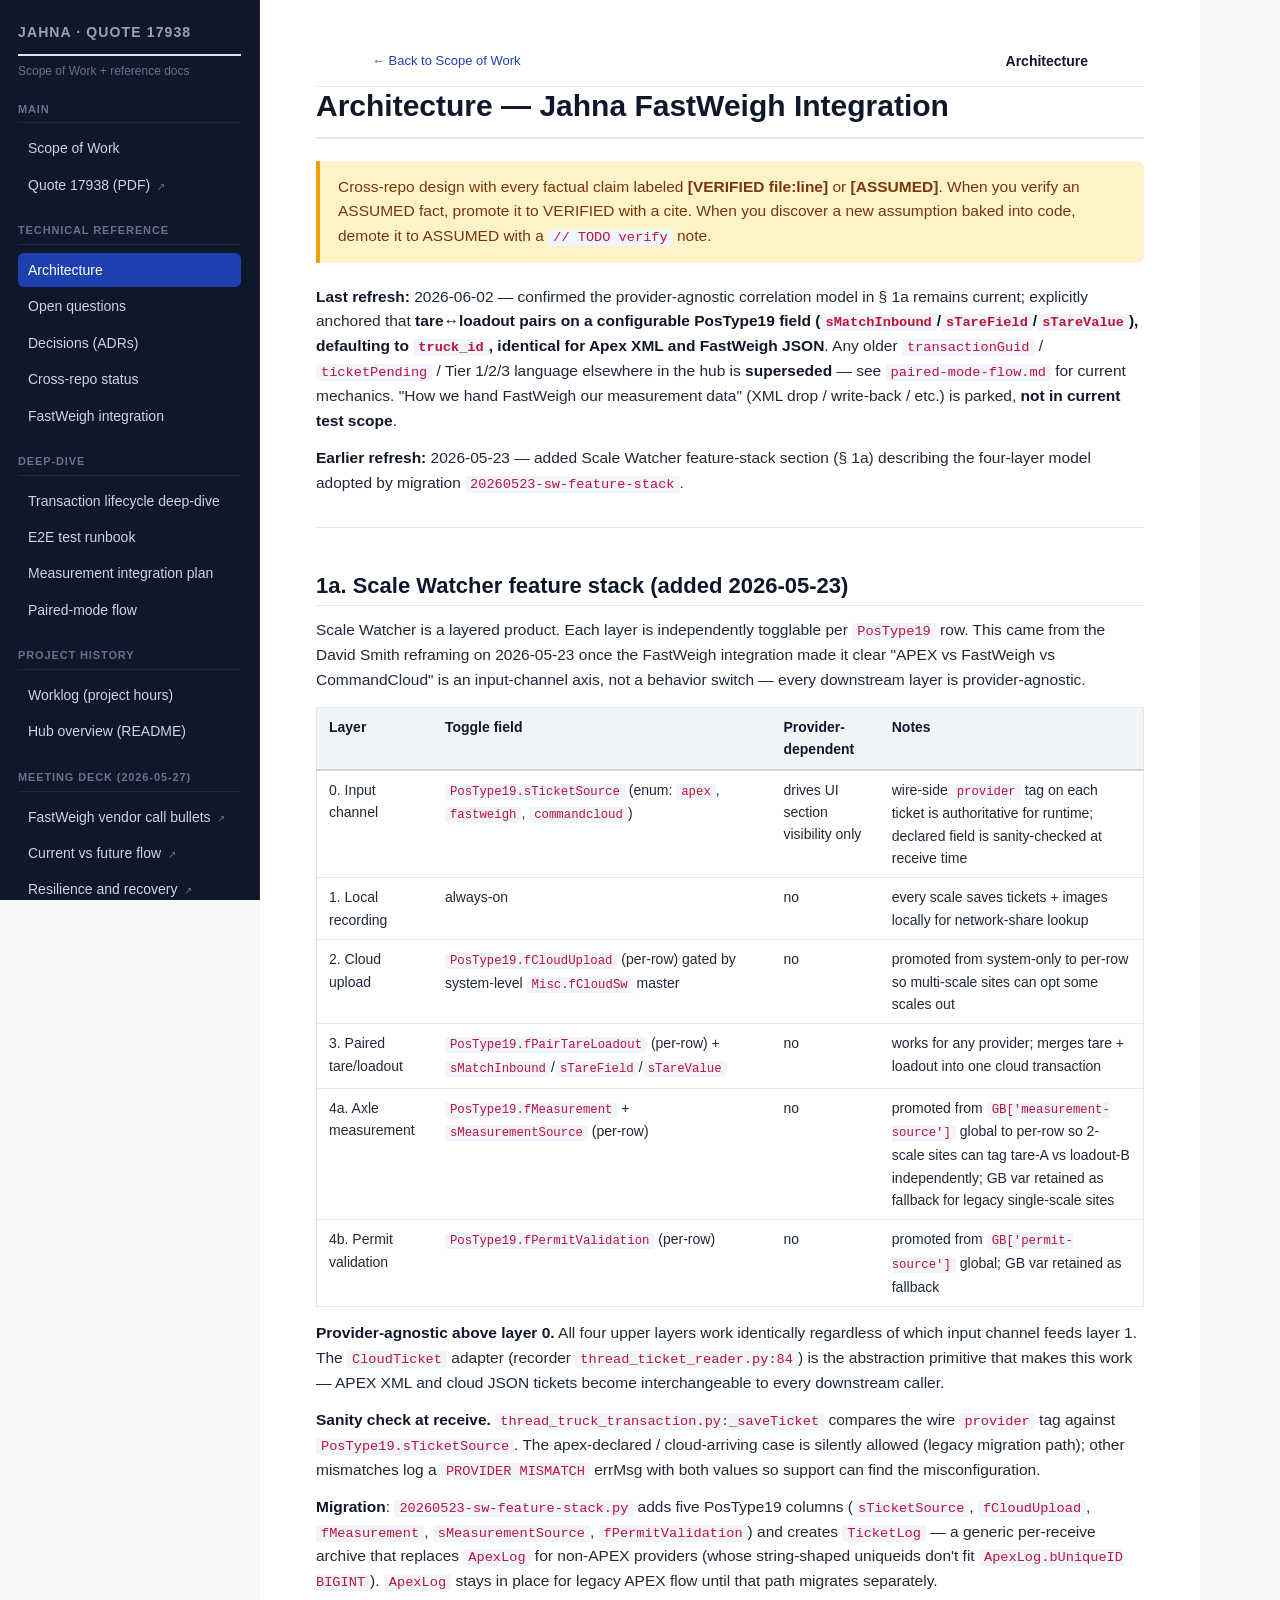
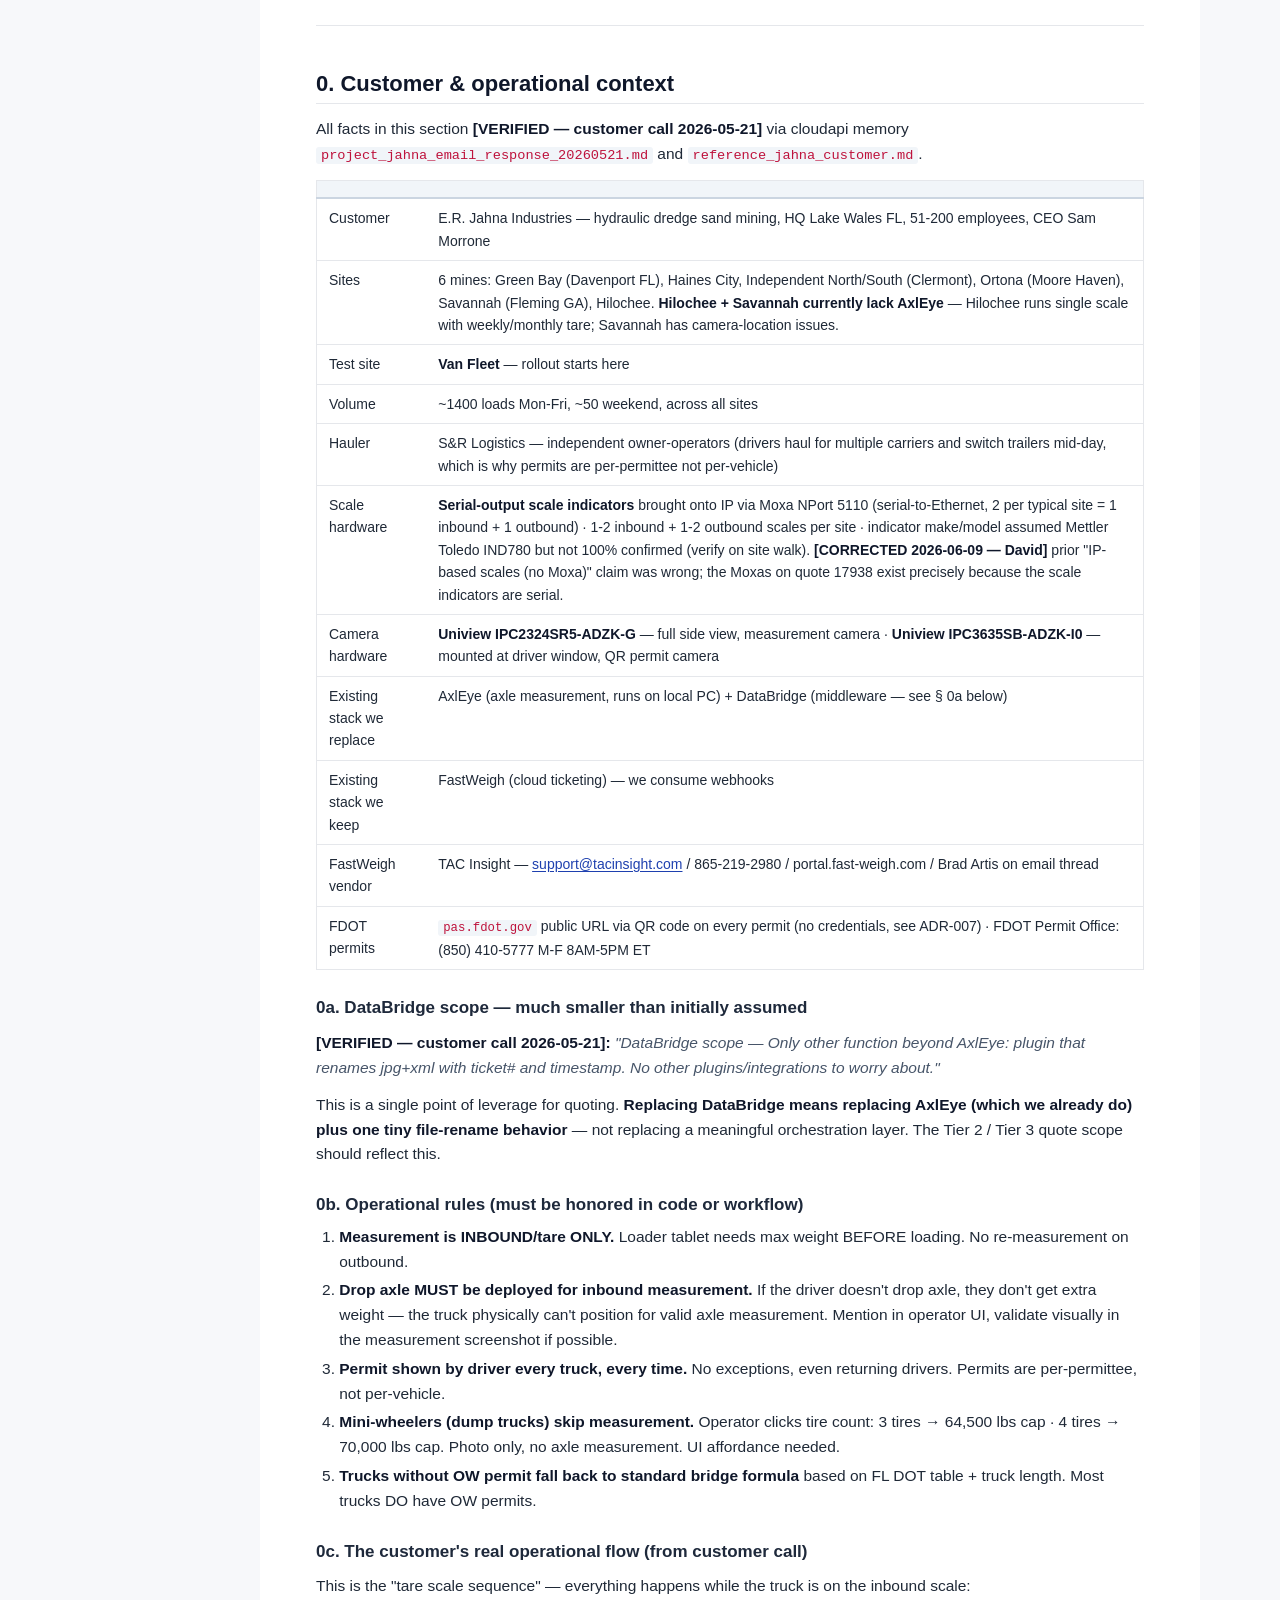
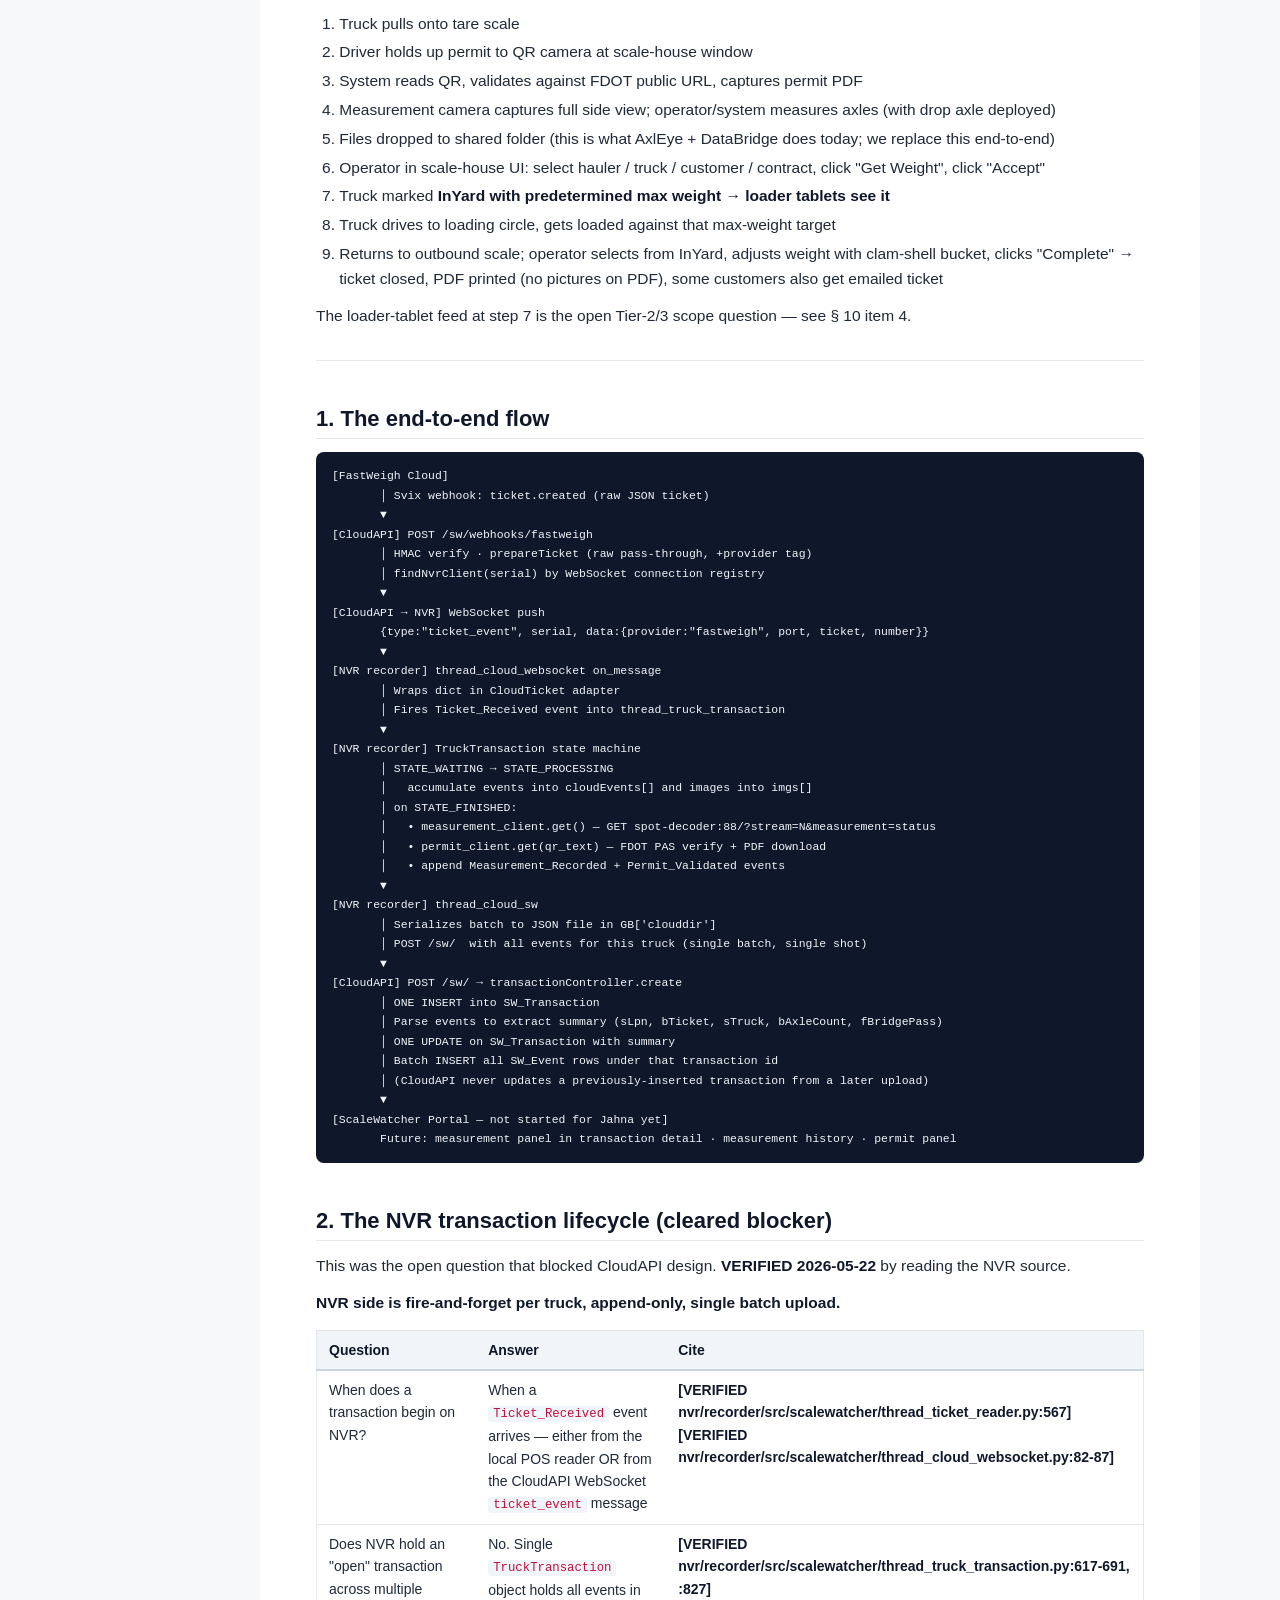
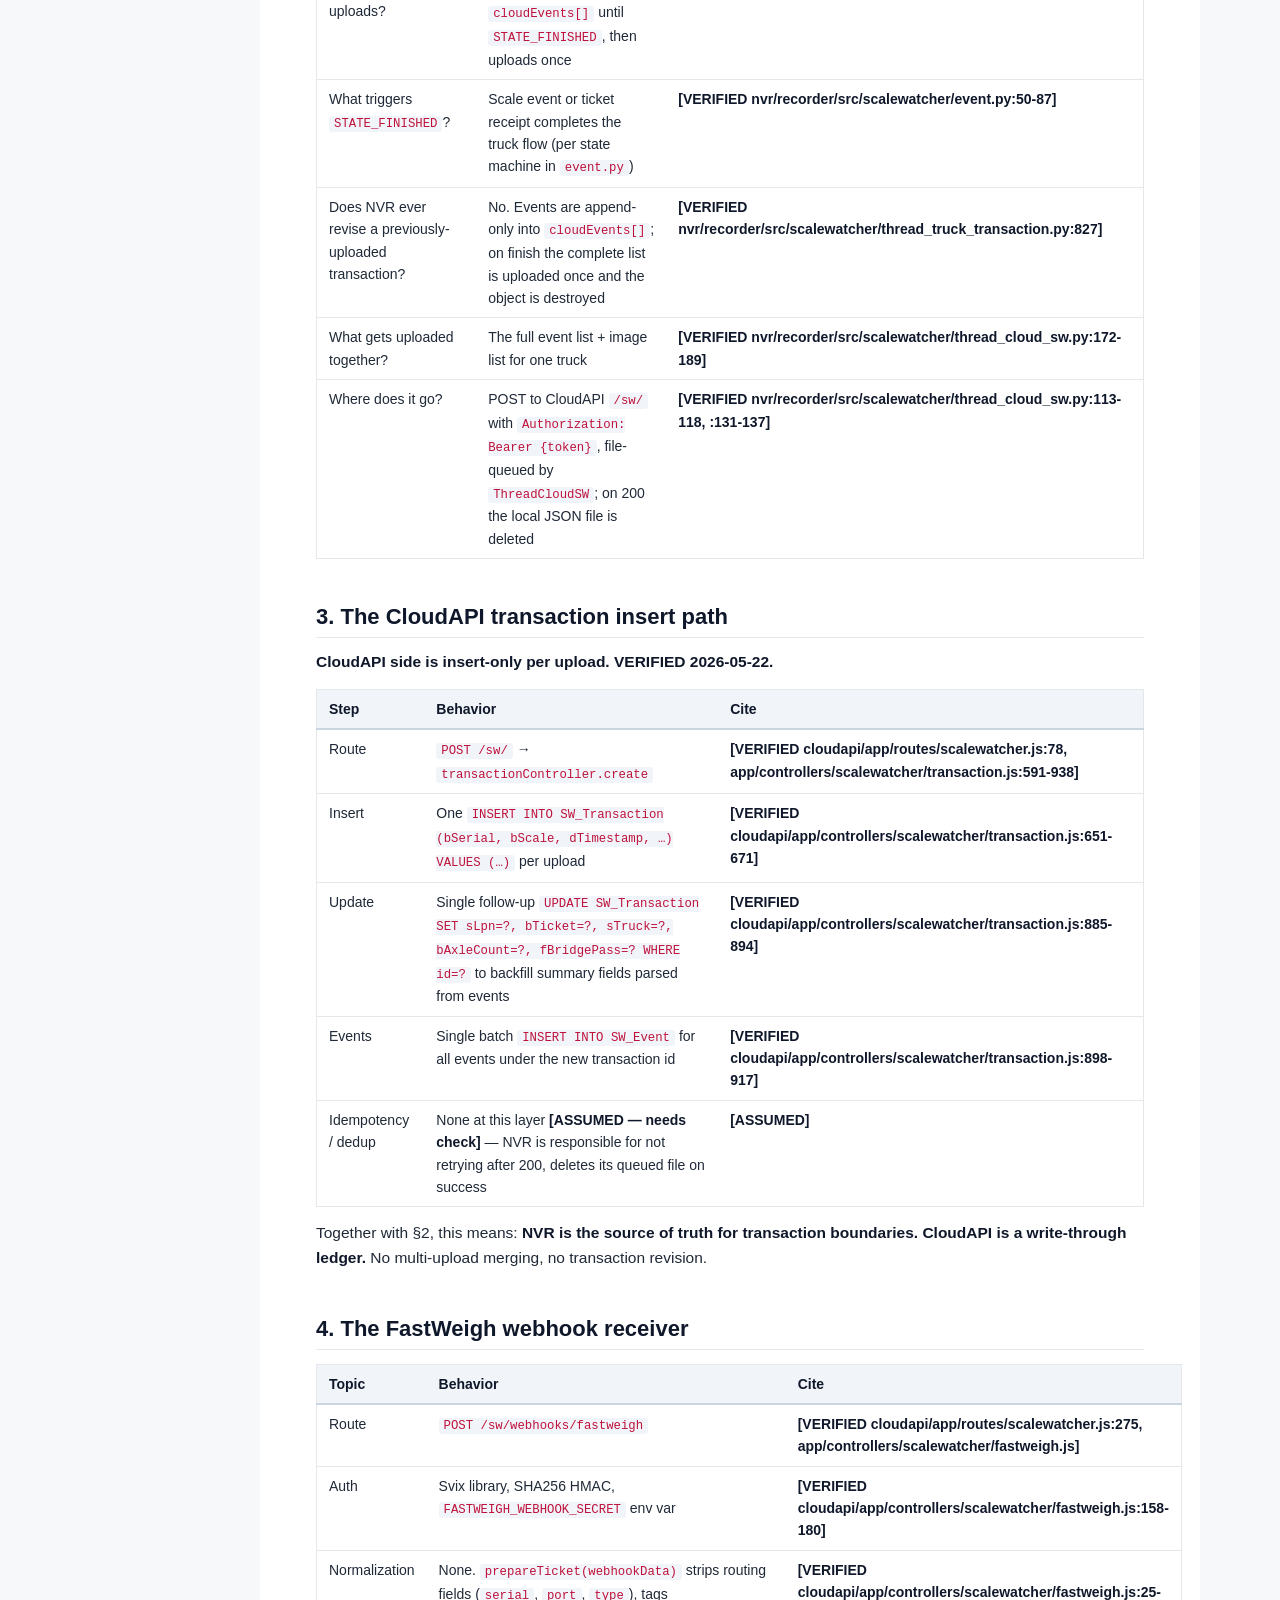
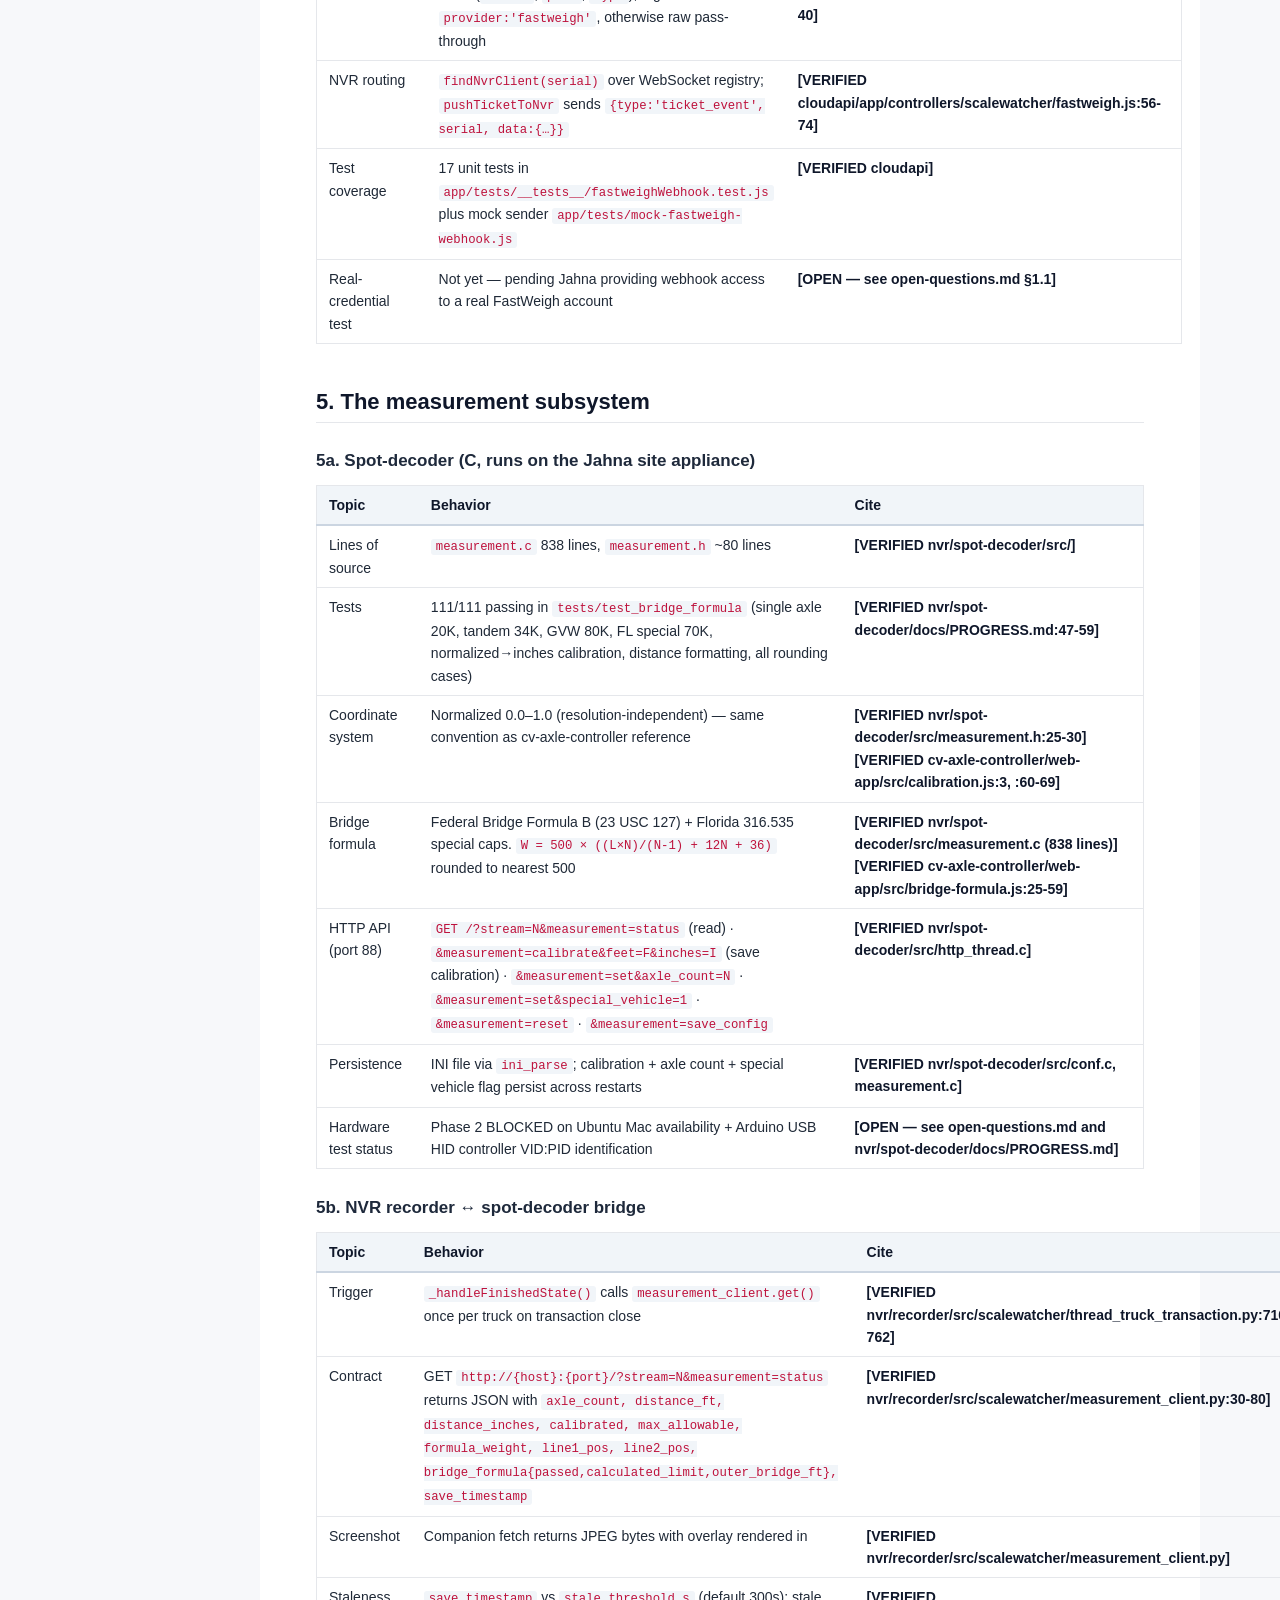
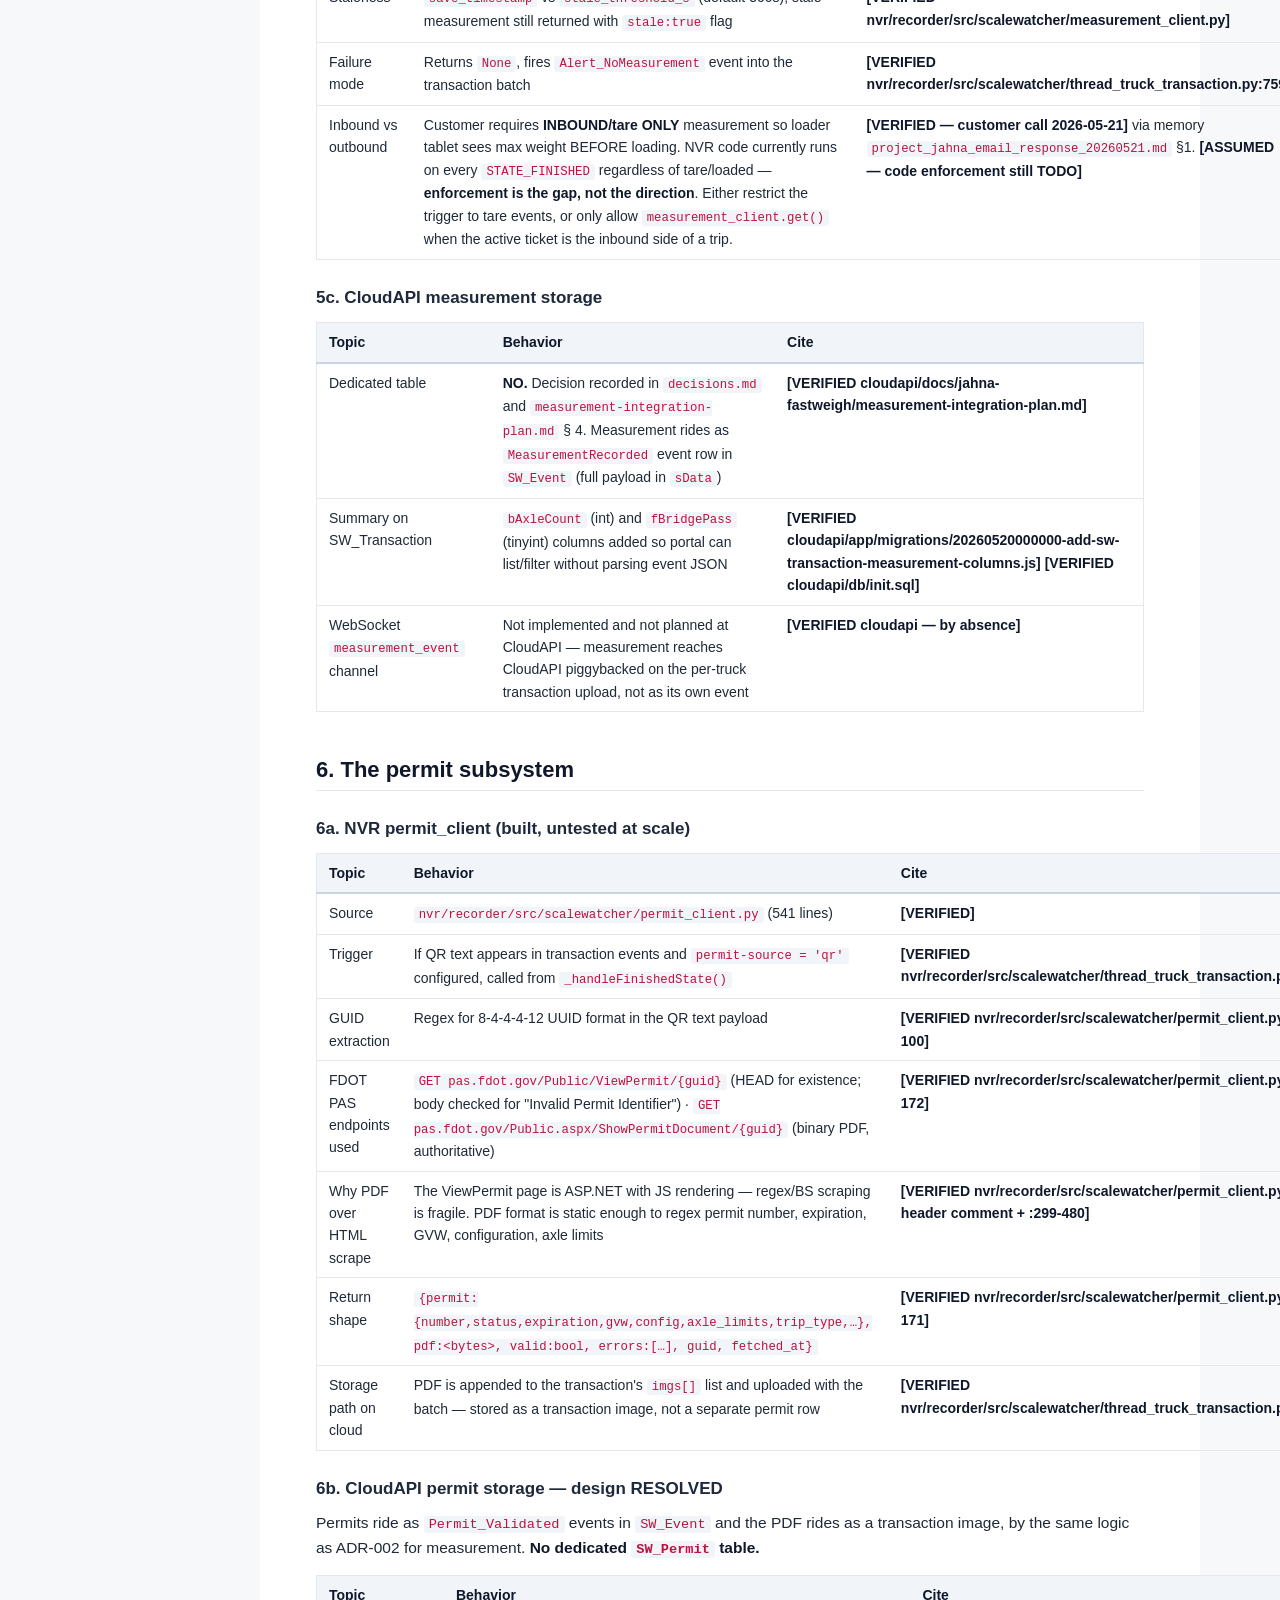
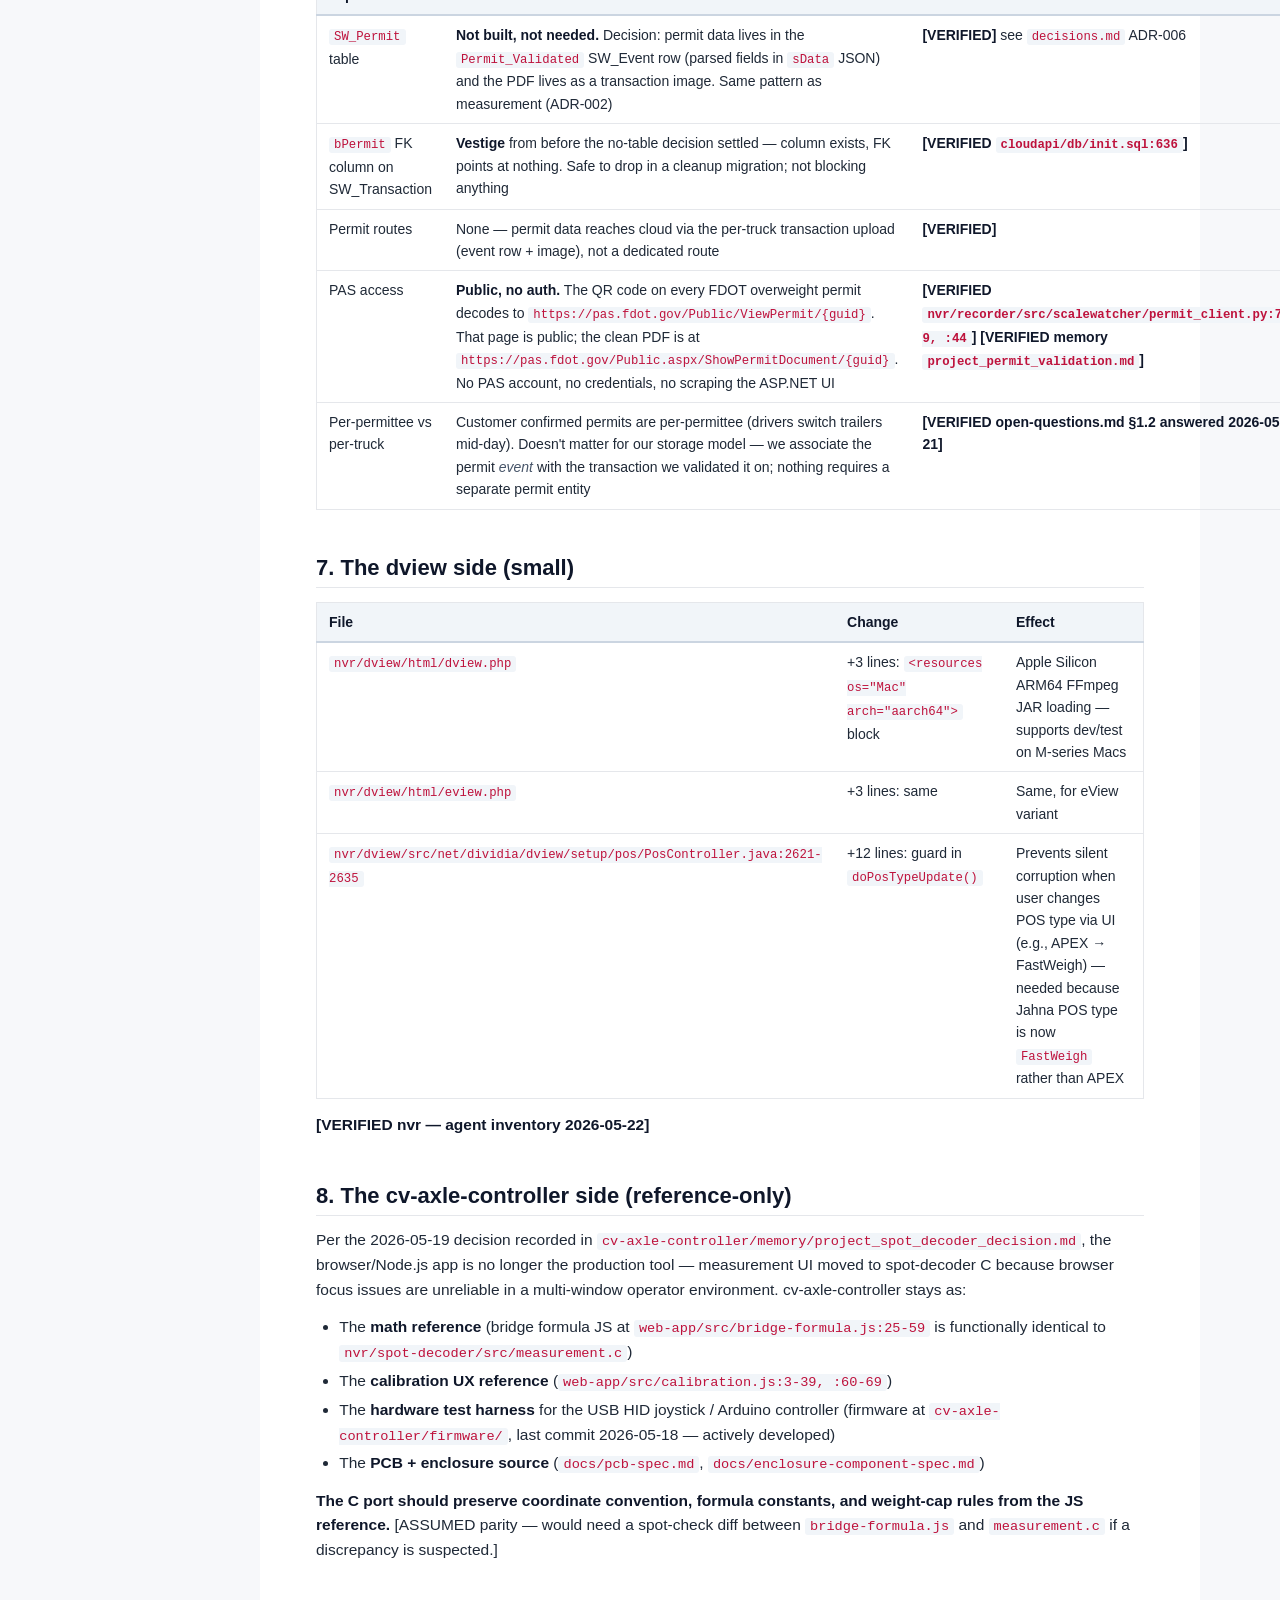
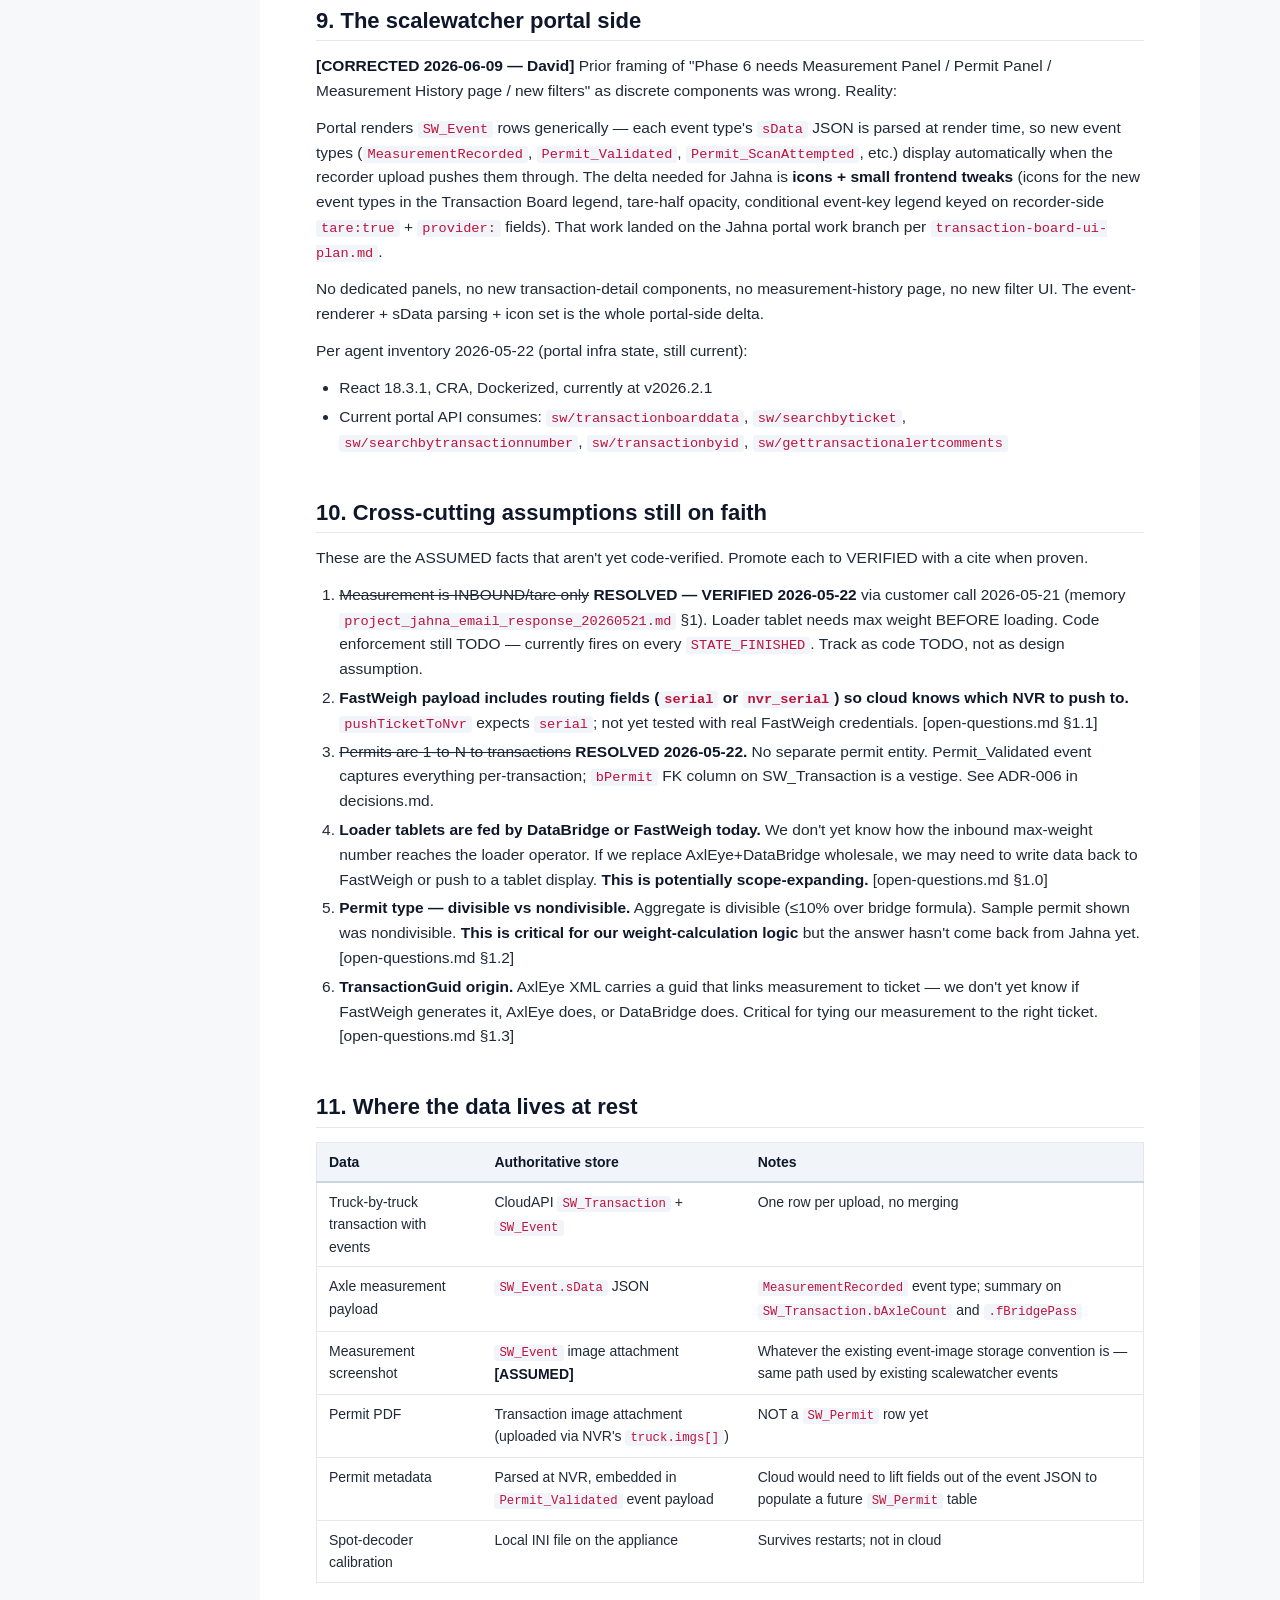
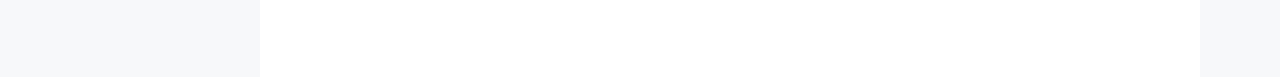
==== docs/architecture.html @ 289ceb55 "Initial: Jahna Quote 17938 SOW bundle" ====
<!doctype html>
<html lang="en">
<head>
  <meta charset="utf-8">
  <meta name="viewport" content="width=device-width, initial-scale=1">
  <title>Architecture — Jahna Quote 17938</title>
  <link rel="stylesheet" href="../assets/style.css">
</head>
<body>
<a id="top"></a>
<div class="layout">
  <aside class="sidebar">
<h1>Jahna · Quote 17938</h1>
<p class="subtitle">Scope of Work + reference docs</p>
<h2>Main</h2>
<a href="index.html">Scope of Work</a>
<a href="quote-17938.pdf" target="_blank" class="external">Quote 17938 (PDF)</a>
<h2>Technical reference</h2>
<a href="docs/architecture.html" class="active">Architecture</a>
<a href="docs/open-questions.html">Open questions</a>
<a href="docs/decisions.html">Decisions (ADRs)</a>
<a href="docs/cross-repo-status.html">Cross-repo status</a>
<a href="docs/fastweigh-integration.html">FastWeigh integration</a>
<h2>Deep-dive</h2>
<a href="docs/transaction-lifecycle.html">Transaction lifecycle deep-dive</a>
<a href="docs/e2e-runbook.html">E2E test runbook</a>
<a href="docs/measurement-plan.html">Measurement integration plan</a>
<a href="docs/paired-mode-flow.html">Paired-mode flow</a>
<h2>Project history</h2>
<a href="docs/worklog.html">Worklog (project hours)</a>
<a href="docs/readme.html">Hub overview (README)</a>
<h2>Meeting deck (2026-05-27)</h2>
<a href="meeting/01-fastweigh-call-bullets.pdf" target="_blank" class="external">FastWeigh vendor call bullets</a>
<a href="meeting/02-current-vs-future-flow.pdf" target="_blank" class="external">Current vs future flow</a>
<a href="meeting/03-resilience-and-recovery.pdf" target="_blank" class="external">Resilience and recovery</a>
<a href="meeting/04-flow-timeline-walkthrough.pdf" target="_blank" class="external">Flow timeline walkthrough</a>
<div class="meta">
Bundle generated 2026-06-09.<br>
Author: David Smith, Dividia.<br>
Customer: E.R. Jahna Industries.
</div>
</aside>
  <main class="content">
    <header class="topbar"><div class="breadcrumb"><a href="../index.html">← Back to Scope of Work</a></div><div class="doc-title">Architecture</div></header>
    <h1>Architecture — Jahna FastWeigh Integration</h1>
<blockquote>
<p>Cross-repo design with every factual claim labeled <strong>[VERIFIED file:line]</strong> or <strong>[ASSUMED]</strong>. When you verify an ASSUMED fact, promote it to VERIFIED with a cite. When you discover a new assumption baked into code, demote it to ASSUMED with a <code>// TODO verify</code> note.</p>
</blockquote>
<p><strong>Last refresh:</strong> 2026-06-02 — confirmed the provider-agnostic correlation model in § 1a remains current; explicitly anchored that <strong>tare↔loadout pairs on a configurable PosType19 field (<code>sMatchInbound</code>/<code>sTareField</code>/<code>sTareValue</code>), defaulting to <code>truck_id</code>, identical for Apex XML and FastWeigh JSON</strong>. Any older <code>transactionGuid</code> / <code>ticketPending</code> / Tier 1/2/3 language elsewhere in the hub is <strong>superseded</strong> — see <code>paired-mode-flow.md</code> for current mechanics. &quot;How we hand FastWeigh our measurement data&quot; (XML drop / write-back / etc.) is parked, <strong>not in current test scope</strong>.</p>
<p><strong>Earlier refresh:</strong> 2026-05-23 — added Scale Watcher feature-stack section (§ 1a) describing the four-layer model adopted by migration <code>20260523-sw-feature-stack</code>.</p>
<hr>
<h2>1a. Scale Watcher feature stack (added 2026-05-23)</h2>
<p>Scale Watcher is a layered product. Each layer is independently togglable per <code>PosType19</code> row.  This came from the David Smith reframing on 2026-05-23 once the FastWeigh integration made it clear &quot;APEX vs FastWeigh vs CommandCloud&quot; is an input-channel axis, not a behavior switch — every downstream layer is provider-agnostic.</p>
<table>
<thead>
<tr>
<th>Layer</th>
<th>Toggle field</th>
<th>Provider-dependent</th>
<th>Notes</th>
</tr>
</thead>
<tbody><tr>
<td>0. Input channel</td>
<td><code>PosType19.sTicketSource</code> (enum: <code>apex</code>, <code>fastweigh</code>, <code>commandcloud</code>)</td>
<td>drives UI section visibility only</td>
<td>wire-side <code>provider</code> tag on each ticket is authoritative for runtime; declared field is sanity-checked at receive time</td>
</tr>
<tr>
<td>1. Local recording</td>
<td>always-on</td>
<td>no</td>
<td>every scale saves tickets + images locally for network-share lookup</td>
</tr>
<tr>
<td>2. Cloud upload</td>
<td><code>PosType19.fCloudUpload</code> (per-row) gated by system-level <code>Misc.fCloudSw</code> master</td>
<td>no</td>
<td>promoted from system-only to per-row so multi-scale sites can opt some scales out</td>
</tr>
<tr>
<td>3. Paired tare/loadout</td>
<td><code>PosType19.fPairTareLoadout</code> (per-row) + <code>sMatchInbound</code>/<code>sTareField</code>/<code>sTareValue</code></td>
<td>no</td>
<td>works for any provider; merges tare + loadout into one cloud transaction</td>
</tr>
<tr>
<td>4a. Axle measurement</td>
<td><code>PosType19.fMeasurement</code> + <code>sMeasurementSource</code> (per-row)</td>
<td>no</td>
<td>promoted from <code>GB[&#39;measurement-source&#39;]</code> global to per-row so 2-scale sites can tag tare-A vs loadout-B independently; GB var retained as fallback for legacy single-scale sites</td>
</tr>
<tr>
<td>4b. Permit validation</td>
<td><code>PosType19.fPermitValidation</code> (per-row)</td>
<td>no</td>
<td>promoted from <code>GB[&#39;permit-source&#39;]</code> global; GB var retained as fallback</td>
</tr>
</tbody></table>
<p><strong>Provider-agnostic above layer 0.</strong> All four upper layers work identically regardless of which input channel feeds layer 1. The <code>CloudTicket</code> adapter (recorder <code>thread_ticket_reader.py:84</code>) is the abstraction primitive that makes this work — APEX XML and cloud JSON tickets become interchangeable to every downstream caller.</p>
<p><strong>Sanity check at receive.</strong> <code>thread_truck_transaction.py:_saveTicket</code> compares the wire <code>provider</code> tag against <code>PosType19.sTicketSource</code>. The apex-declared / cloud-arriving case is silently allowed (legacy migration path); other mismatches log a <code>PROVIDER MISMATCH</code> errMsg with both values so support can find the misconfiguration.</p>
<p><strong>Migration</strong>: <code>20260523-sw-feature-stack.py</code> adds five PosType19 columns (<code>sTicketSource</code>, <code>fCloudUpload</code>, <code>fMeasurement</code>, <code>sMeasurementSource</code>, <code>fPermitValidation</code>) and creates <code>TicketLog</code> — a generic per-receive archive that replaces <code>ApexLog</code> for non-APEX providers (whose string-shaped uniqueids don&#39;t fit <code>ApexLog.bUniqueID BIGINT</code>). <code>ApexLog</code> stays in place for legacy APEX flow until that path migrates separately.</p>
<hr>
<h2>0. Customer &amp; operational context</h2>
<p>All facts in this section <strong>[VERIFIED — customer call 2026-05-21]</strong> via cloudapi memory <code>project_jahna_email_response_20260521.md</code> and <code>reference_jahna_customer.md</code>.</p>
<table>
<thead>
<tr>
<th></th>
<th></th>
</tr>
</thead>
<tbody><tr>
<td>Customer</td>
<td>E.R. Jahna Industries — hydraulic dredge sand mining, HQ Lake Wales FL, 51-200 employees, CEO Sam Morrone</td>
</tr>
<tr>
<td>Sites</td>
<td>6 mines: Green Bay (Davenport FL), Haines City, Independent North/South (Clermont), Ortona (Moore Haven), Savannah (Fleming GA), Hilochee. <strong>Hilochee + Savannah currently lack AxlEye</strong> — Hilochee runs single scale with weekly/monthly tare; Savannah has camera-location issues.</td>
</tr>
<tr>
<td>Test site</td>
<td><strong>Van Fleet</strong> — rollout starts here</td>
</tr>
<tr>
<td>Volume</td>
<td>~1400 loads Mon-Fri, ~50 weekend, across all sites</td>
</tr>
<tr>
<td>Hauler</td>
<td>S&amp;R Logistics — independent owner-operators (drivers haul for multiple carriers and switch trailers mid-day, which is why permits are per-permittee not per-vehicle)</td>
</tr>
<tr>
<td>Scale hardware</td>
<td><strong>Serial-output scale indicators</strong> brought onto IP via Moxa NPort 5110 (serial-to-Ethernet, 2 per typical site = 1 inbound + 1 outbound) · 1-2 inbound + 1-2 outbound scales per site · indicator make/model assumed Mettler Toledo IND780 but not 100% confirmed (verify on site walk). <strong>[CORRECTED 2026-06-09 — David]</strong> prior &quot;IP-based scales (no Moxa)&quot; claim was wrong; the Moxas on quote 17938 exist precisely because the scale indicators are serial.</td>
</tr>
<tr>
<td>Camera hardware</td>
<td><strong>Uniview IPC2324SR5-ADZK-G</strong> — full side view, measurement camera · <strong>Uniview IPC3635SB-ADZK-I0</strong> — mounted at driver window, QR permit camera</td>
</tr>
<tr>
<td>Existing stack we replace</td>
<td>AxlEye (axle measurement, runs on local PC) + DataBridge (middleware — see § 0a below)</td>
</tr>
<tr>
<td>Existing stack we keep</td>
<td>FastWeigh (cloud ticketing) — we consume webhooks</td>
</tr>
<tr>
<td>FastWeigh vendor</td>
<td>TAC Insight — <a href="mailto:support@tacinsight.com">support@tacinsight.com</a> / 865-219-2980 / portal.fast-weigh.com / Brad Artis on email thread</td>
</tr>
<tr>
<td>FDOT permits</td>
<td><code>pas.fdot.gov</code> public URL via QR code on every permit (no credentials, see ADR-007) · FDOT Permit Office: (850) 410-5777 M-F 8AM-5PM ET</td>
</tr>
</tbody></table>
<h3>0a. DataBridge scope — much smaller than initially assumed</h3>
<p><strong>[VERIFIED — customer call 2026-05-21]:</strong> <em>&quot;DataBridge scope — Only other function beyond AxlEye: plugin that renames jpg+xml with ticket# and timestamp. No other plugins/integrations to worry about.&quot;</em></p>
<p>This is a single point of leverage for quoting. <strong>Replacing DataBridge means replacing AxlEye (which we already do) plus one tiny file-rename behavior</strong> — not replacing a meaningful orchestration layer. The Tier 2 / Tier 3 quote scope should reflect this.</p>
<h3>0b. Operational rules (must be honored in code or workflow)</h3>
<ol>
<li><strong>Measurement is INBOUND/tare ONLY.</strong> Loader tablet needs max weight BEFORE loading. No re-measurement on outbound.</li>
<li><strong>Drop axle MUST be deployed for inbound measurement.</strong> If the driver doesn&#39;t drop axle, they don&#39;t get extra weight — the truck physically can&#39;t position for valid axle measurement. Mention in operator UI, validate visually in the measurement screenshot if possible.</li>
<li><strong>Permit shown by driver every truck, every time.</strong> No exceptions, even returning drivers. Permits are per-permittee, not per-vehicle.</li>
<li><strong>Mini-wheelers (dump trucks) skip measurement.</strong> Operator clicks tire count: 3 tires → 64,500 lbs cap · 4 tires → 70,000 lbs cap. Photo only, no axle measurement. UI affordance needed.</li>
<li><strong>Trucks without OW permit fall back to standard bridge formula</strong> based on FL DOT table + truck length. Most trucks DO have OW permits.</li>
</ol>
<h3>0c. The customer&#39;s real operational flow (from customer call)</h3>
<p>This is the &quot;tare scale sequence&quot; — everything happens while the truck is on the inbound scale:</p>
<ol>
<li>Truck pulls onto tare scale</li>
<li>Driver holds up permit to QR camera at scale-house window</li>
<li>System reads QR, validates against FDOT public URL, captures permit PDF</li>
<li>Measurement camera captures full side view; operator/system measures axles (with drop axle deployed)</li>
<li>Files dropped to shared folder (this is what AxlEye + DataBridge does today; we replace this end-to-end)</li>
<li>Operator in scale-house UI: select hauler / truck / customer / contract, click &quot;Get Weight&quot;, click &quot;Accept&quot;</li>
<li>Truck marked <strong>InYard with predetermined max weight → loader tablets see it</strong></li>
<li>Truck drives to loading circle, gets loaded against that max-weight target</li>
<li>Returns to outbound scale; operator selects from InYard, adjusts weight with clam-shell bucket, clicks &quot;Complete&quot; → ticket closed, PDF printed (no pictures on PDF), some customers also get emailed ticket</li>
</ol>
<p>The loader-tablet feed at step 7 is the open Tier-2/3 scope question — see § 10 item 4.</p>
<hr>
<h2>1. The end-to-end flow</h2>
<pre><code>[FastWeigh Cloud]
       │ Svix webhook: ticket.created (raw JSON ticket)
       ▼
[CloudAPI] POST /sw/webhooks/fastweigh
       │ HMAC verify · prepareTicket (raw pass-through, +provider tag)
       │ findNvrClient(serial) by WebSocket connection registry
       ▼
[CloudAPI → NVR] WebSocket push
       {type:&quot;ticket_event&quot;, serial, data:{provider:&quot;fastweigh&quot;, port, ticket, number}}
       ▼
[NVR recorder] thread_cloud_websocket on_message
       │ Wraps dict in CloudTicket adapter
       │ Fires Ticket_Received event into thread_truck_transaction
       ▼
[NVR recorder] TruckTransaction state machine
       │ STATE_WAITING → STATE_PROCESSING
       │   accumulate events into cloudEvents[] and images into imgs[]
       │ on STATE_FINISHED:
       │   • measurement_client.get() — GET spot-decoder:88/?stream=N&amp;measurement=status
       │   • permit_client.get(qr_text) — FDOT PAS verify + PDF download
       │   • append Measurement_Recorded + Permit_Validated events
       ▼
[NVR recorder] thread_cloud_sw
       │ Serializes batch to JSON file in GB[&#39;clouddir&#39;]
       │ POST /sw/  with all events for this truck (single batch, single shot)
       ▼
[CloudAPI] POST /sw/ → transactionController.create
       │ ONE INSERT into SW_Transaction
       │ Parse events to extract summary (sLpn, bTicket, sTruck, bAxleCount, fBridgePass)
       │ ONE UPDATE on SW_Transaction with summary
       │ Batch INSERT all SW_Event rows under that transaction id
       │ (CloudAPI never updates a previously-inserted transaction from a later upload)
       ▼
[ScaleWatcher Portal — not started for Jahna yet]
       Future: measurement panel in transaction detail · measurement history · permit panel
</code></pre>
<h2>2. The NVR transaction lifecycle (cleared blocker)</h2>
<p>This was the open question that blocked CloudAPI design. <strong>VERIFIED 2026-05-22</strong> by reading the NVR source.</p>
<p><strong>NVR side is fire-and-forget per truck, append-only, single batch upload.</strong></p>
<table>
<thead>
<tr>
<th>Question</th>
<th>Answer</th>
<th>Cite</th>
</tr>
</thead>
<tbody><tr>
<td>When does a transaction begin on NVR?</td>
<td>When a <code>Ticket_Received</code> event arrives — either from the local POS reader OR from the CloudAPI WebSocket <code>ticket_event</code> message</td>
<td><strong>[VERIFIED nvr/recorder/src/scalewatcher/thread_ticket_reader.py:567]</strong> <strong>[VERIFIED nvr/recorder/src/scalewatcher/thread_cloud_websocket.py:82-87]</strong></td>
</tr>
<tr>
<td>Does NVR hold an &quot;open&quot; transaction across multiple uploads?</td>
<td>No. Single <code>TruckTransaction</code> object holds all events in <code>cloudEvents[]</code> until <code>STATE_FINISHED</code>, then uploads once</td>
<td><strong>[VERIFIED nvr/recorder/src/scalewatcher/thread_truck_transaction.py:617-691, :827]</strong></td>
</tr>
<tr>
<td>What triggers <code>STATE_FINISHED</code>?</td>
<td>Scale event or ticket receipt completes the truck flow (per state machine in <code>event.py</code>)</td>
<td><strong>[VERIFIED nvr/recorder/src/scalewatcher/event.py:50-87]</strong></td>
</tr>
<tr>
<td>Does NVR ever revise a previously-uploaded transaction?</td>
<td>No. Events are append-only into <code>cloudEvents[]</code>; on finish the complete list is uploaded once and the object is destroyed</td>
<td><strong>[VERIFIED nvr/recorder/src/scalewatcher/thread_truck_transaction.py:827]</strong></td>
</tr>
<tr>
<td>What gets uploaded together?</td>
<td>The full event list + image list for one truck</td>
<td><strong>[VERIFIED nvr/recorder/src/scalewatcher/thread_cloud_sw.py:172-189]</strong></td>
</tr>
<tr>
<td>Where does it go?</td>
<td>POST to CloudAPI <code>/sw/</code> with <code>Authorization: Bearer {token}</code>, file-queued by <code>ThreadCloudSW</code>; on 200 the local JSON file is deleted</td>
<td><strong>[VERIFIED nvr/recorder/src/scalewatcher/thread_cloud_sw.py:113-118, :131-137]</strong></td>
</tr>
</tbody></table>
<h2>3. The CloudAPI transaction insert path</h2>
<p><strong>CloudAPI side is insert-only per upload. VERIFIED 2026-05-22.</strong></p>
<table>
<thead>
<tr>
<th>Step</th>
<th>Behavior</th>
<th>Cite</th>
</tr>
</thead>
<tbody><tr>
<td>Route</td>
<td><code>POST /sw/</code> → <code>transactionController.create</code></td>
<td><strong>[VERIFIED cloudapi/app/routes/scalewatcher.js:78, app/controllers/scalewatcher/transaction.js:591-938]</strong></td>
</tr>
<tr>
<td>Insert</td>
<td>One <code>INSERT INTO SW_Transaction (bSerial, bScale, dTimestamp, …) VALUES (…)</code> per upload</td>
<td><strong>[VERIFIED cloudapi/app/controllers/scalewatcher/transaction.js:651-671]</strong></td>
</tr>
<tr>
<td>Update</td>
<td>Single follow-up <code>UPDATE SW_Transaction SET sLpn=?, bTicket=?, sTruck=?, bAxleCount=?, fBridgePass=? WHERE id=?</code> to backfill summary fields parsed from events</td>
<td><strong>[VERIFIED cloudapi/app/controllers/scalewatcher/transaction.js:885-894]</strong></td>
</tr>
<tr>
<td>Events</td>
<td>Single batch <code>INSERT INTO SW_Event</code> for all events under the new transaction id</td>
<td><strong>[VERIFIED cloudapi/app/controllers/scalewatcher/transaction.js:898-917]</strong></td>
</tr>
<tr>
<td>Idempotency / dedup</td>
<td>None at this layer <strong>[ASSUMED — needs check]</strong> — NVR is responsible for not retrying after 200, deletes its queued file on success</td>
<td><strong>[ASSUMED]</strong></td>
</tr>
</tbody></table>
<p>Together with §2, this means: <strong>NVR is the source of truth for transaction boundaries. CloudAPI is a write-through ledger.</strong> No multi-upload merging, no transaction revision.</p>
<h2>4. The FastWeigh webhook receiver</h2>
<table>
<thead>
<tr>
<th>Topic</th>
<th>Behavior</th>
<th>Cite</th>
</tr>
</thead>
<tbody><tr>
<td>Route</td>
<td><code>POST /sw/webhooks/fastweigh</code></td>
<td><strong>[VERIFIED cloudapi/app/routes/scalewatcher.js:275, app/controllers/scalewatcher/fastweigh.js]</strong></td>
</tr>
<tr>
<td>Auth</td>
<td>Svix library, SHA256 HMAC, <code>FASTWEIGH_WEBHOOK_SECRET</code> env var</td>
<td><strong>[VERIFIED cloudapi/app/controllers/scalewatcher/fastweigh.js:158-180]</strong></td>
</tr>
<tr>
<td>Normalization</td>
<td>None. <code>prepareTicket(webhookData)</code> strips routing fields (<code>serial</code>, <code>port</code>, <code>type</code>), tags <code>provider:&#39;fastweigh&#39;</code>, otherwise raw pass-through</td>
<td><strong>[VERIFIED cloudapi/app/controllers/scalewatcher/fastweigh.js:25-40]</strong></td>
</tr>
<tr>
<td>NVR routing</td>
<td><code>findNvrClient(serial)</code> over WebSocket registry; <code>pushTicketToNvr</code> sends <code>{type:&#39;ticket_event&#39;, serial, data:{…}}</code></td>
<td><strong>[VERIFIED cloudapi/app/controllers/scalewatcher/fastweigh.js:56-74]</strong></td>
</tr>
<tr>
<td>Test coverage</td>
<td>17 unit tests in <code>app/tests/__tests__/fastweighWebhook.test.js</code> plus mock sender <code>app/tests/mock-fastweigh-webhook.js</code></td>
<td><strong>[VERIFIED cloudapi]</strong></td>
</tr>
<tr>
<td>Real-credential test</td>
<td>Not yet — pending Jahna providing webhook access to a real FastWeigh account</td>
<td><strong>[OPEN — see open-questions.md §1.1]</strong></td>
</tr>
</tbody></table>
<h2>5. The measurement subsystem</h2>
<h3>5a. Spot-decoder (C, runs on the Jahna site appliance)</h3>
<table>
<thead>
<tr>
<th>Topic</th>
<th>Behavior</th>
<th>Cite</th>
</tr>
</thead>
<tbody><tr>
<td>Lines of source</td>
<td><code>measurement.c</code> 838 lines, <code>measurement.h</code> ~80 lines</td>
<td><strong>[VERIFIED nvr/spot-decoder/src/]</strong></td>
</tr>
<tr>
<td>Tests</td>
<td>111/111 passing in <code>tests/test_bridge_formula</code> (single axle 20K, tandem 34K, GVW 80K, FL special 70K, normalized→inches calibration, distance formatting, all rounding cases)</td>
<td><strong>[VERIFIED nvr/spot-decoder/docs/PROGRESS.md:47-59]</strong></td>
</tr>
<tr>
<td>Coordinate system</td>
<td>Normalized 0.0–1.0 (resolution-independent) — same convention as cv-axle-controller reference</td>
<td><strong>[VERIFIED nvr/spot-decoder/src/measurement.h:25-30]</strong> <strong>[VERIFIED cv-axle-controller/web-app/src/calibration.js:3, :60-69]</strong></td>
</tr>
<tr>
<td>Bridge formula</td>
<td>Federal Bridge Formula B (23 USC 127) + Florida 316.535 special caps. <code>W = 500 × ((L×N)/(N-1) + 12N + 36)</code> rounded to nearest 500</td>
<td><strong>[VERIFIED nvr/spot-decoder/src/measurement.c (838 lines)]</strong> <strong>[VERIFIED cv-axle-controller/web-app/src/bridge-formula.js:25-59]</strong></td>
</tr>
<tr>
<td>HTTP API (port 88)</td>
<td><code>GET /?stream=N&amp;measurement=status</code> (read) · <code>&amp;measurement=calibrate&amp;feet=F&amp;inches=I</code> (save calibration) · <code>&amp;measurement=set&amp;axle_count=N</code> · <code>&amp;measurement=set&amp;special_vehicle=1</code> · <code>&amp;measurement=reset</code> · <code>&amp;measurement=save_config</code></td>
<td><strong>[VERIFIED nvr/spot-decoder/src/http_thread.c]</strong></td>
</tr>
<tr>
<td>Persistence</td>
<td>INI file via <code>ini_parse</code>; calibration + axle count + special vehicle flag persist across restarts</td>
<td><strong>[VERIFIED nvr/spot-decoder/src/conf.c, measurement.c]</strong></td>
</tr>
<tr>
<td>Hardware test status</td>
<td>Phase 2 BLOCKED on Ubuntu Mac availability + Arduino USB HID controller VID:PID identification</td>
<td><strong>[OPEN — see open-questions.md and nvr/spot-decoder/docs/PROGRESS.md]</strong></td>
</tr>
</tbody></table>
<h3>5b. NVR recorder ↔ spot-decoder bridge</h3>
<table>
<thead>
<tr>
<th>Topic</th>
<th>Behavior</th>
<th>Cite</th>
</tr>
</thead>
<tbody><tr>
<td>Trigger</td>
<td><code>_handleFinishedState()</code> calls <code>measurement_client.get()</code> once per truck on transaction close</td>
<td><strong>[VERIFIED nvr/recorder/src/scalewatcher/thread_truck_transaction.py:710-762]</strong></td>
</tr>
<tr>
<td>Contract</td>
<td>GET <code>http://{host}:{port}/?stream=N&amp;measurement=status</code> returns JSON with <code>axle_count, distance_ft, distance_inches, calibrated, max_allowable, formula_weight, line1_pos, line2_pos, bridge_formula{passed,calculated_limit,outer_bridge_ft}, save_timestamp</code></td>
<td><strong>[VERIFIED nvr/recorder/src/scalewatcher/measurement_client.py:30-80]</strong></td>
</tr>
<tr>
<td>Screenshot</td>
<td>Companion fetch returns JPEG bytes with overlay rendered in</td>
<td><strong>[VERIFIED nvr/recorder/src/scalewatcher/measurement_client.py]</strong></td>
</tr>
<tr>
<td>Staleness</td>
<td><code>save_timestamp</code> vs <code>stale_threshold_s</code> (default 300s); stale measurement still returned with <code>stale:true</code> flag</td>
<td><strong>[VERIFIED nvr/recorder/src/scalewatcher/measurement_client.py]</strong></td>
</tr>
<tr>
<td>Failure mode</td>
<td>Returns <code>None</code>, fires <code>Alert_NoMeasurement</code> event into the transaction batch</td>
<td><strong>[VERIFIED nvr/recorder/src/scalewatcher/thread_truck_transaction.py:759]</strong></td>
</tr>
<tr>
<td>Inbound vs outbound</td>
<td>Customer requires <strong>INBOUND/tare ONLY</strong> measurement so loader tablet sees max weight BEFORE loading. NVR code currently runs on every <code>STATE_FINISHED</code> regardless of tare/loaded — <strong>enforcement is the gap, not the direction</strong>. Either restrict the trigger to tare events, or only allow <code>measurement_client.get()</code> when the active ticket is the inbound side of a trip.</td>
<td><strong>[VERIFIED — customer call 2026-05-21]</strong> via memory <code>project_jahna_email_response_20260521.md</code> §1. <strong>[ASSUMED — code enforcement still TODO]</strong></td>
</tr>
</tbody></table>
<h3>5c. CloudAPI measurement storage</h3>
<table>
<thead>
<tr>
<th>Topic</th>
<th>Behavior</th>
<th>Cite</th>
</tr>
</thead>
<tbody><tr>
<td>Dedicated table</td>
<td><strong>NO.</strong> Decision recorded in <code>decisions.md</code> and <code>measurement-integration-plan.md</code> § 4. Measurement rides as <code>MeasurementRecorded</code> event row in <code>SW_Event</code> (full payload in <code>sData</code>)</td>
<td><strong>[VERIFIED cloudapi/docs/jahna-fastweigh/measurement-integration-plan.md]</strong></td>
</tr>
<tr>
<td>Summary on SW_Transaction</td>
<td><code>bAxleCount</code> (int) and <code>fBridgePass</code> (tinyint) columns added so portal can list/filter without parsing event JSON</td>
<td><strong>[VERIFIED cloudapi/app/migrations/20260520000000-add-sw-transaction-measurement-columns.js]</strong> <strong>[VERIFIED cloudapi/db/init.sql]</strong></td>
</tr>
<tr>
<td>WebSocket <code>measurement_event</code> channel</td>
<td>Not implemented and not planned at CloudAPI — measurement reaches CloudAPI piggybacked on the per-truck transaction upload, not as its own event</td>
<td><strong>[VERIFIED cloudapi — by absence]</strong></td>
</tr>
</tbody></table>
<h2>6. The permit subsystem</h2>
<h3>6a. NVR permit_client (built, untested at scale)</h3>
<table>
<thead>
<tr>
<th>Topic</th>
<th>Behavior</th>
<th>Cite</th>
</tr>
</thead>
<tbody><tr>
<td>Source</td>
<td><code>nvr/recorder/src/scalewatcher/permit_client.py</code> (541 lines)</td>
<td><strong>[VERIFIED]</strong></td>
</tr>
<tr>
<td>Trigger</td>
<td>If QR text appears in transaction events and <code>permit-source = &#39;qr&#39;</code> configured, called from <code>_handleFinishedState()</code></td>
<td><strong>[VERIFIED nvr/recorder/src/scalewatcher/thread_truck_transaction.py:770]</strong></td>
</tr>
<tr>
<td>GUID extraction</td>
<td>Regex for 8-4-4-4-12 UUID format in the QR text payload</td>
<td><strong>[VERIFIED nvr/recorder/src/scalewatcher/permit_client.py:85-100]</strong></td>
</tr>
<tr>
<td>FDOT PAS endpoints used</td>
<td><code>GET pas.fdot.gov/Public/ViewPermit/{guid}</code> (HEAD for existence; body checked for &quot;Invalid Permit Identifier&quot;) · <code>GET pas.fdot.gov/Public.aspx/ShowPermitDocument/{guid}</code> (binary PDF, authoritative)</td>
<td><strong>[VERIFIED nvr/recorder/src/scalewatcher/permit_client.py:63-172]</strong></td>
</tr>
<tr>
<td>Why PDF over HTML scrape</td>
<td>The ViewPermit page is ASP.NET with JS rendering — regex/BS scraping is fragile. PDF format is static enough to regex permit number, expiration, GVW, configuration, axle limits</td>
<td><strong>[VERIFIED nvr/recorder/src/scalewatcher/permit_client.py header comment + :299-480]</strong></td>
</tr>
<tr>
<td>Return shape</td>
<td><code>{permit:{number,status,expiration,gvw,config,axle_limits,trip_type,…}, pdf:&lt;bytes&gt;, valid:bool, errors:[…], guid, fetched_at}</code></td>
<td><strong>[VERIFIED nvr/recorder/src/scalewatcher/permit_client.py:164-171]</strong></td>
</tr>
<tr>
<td>Storage path on cloud</td>
<td>PDF is appended to the transaction&#39;s <code>imgs[]</code> list and uploaded with the batch — stored as a transaction image, not a separate permit row</td>
<td><strong>[VERIFIED nvr/recorder/src/scalewatcher/thread_truck_transaction.py]</strong></td>
</tr>
</tbody></table>
<h3>6b. CloudAPI permit storage — design RESOLVED</h3>
<p>Permits ride as <code>Permit_Validated</code> events in <code>SW_Event</code> and the PDF rides as a transaction image, by the same logic as ADR-002 for measurement. <strong>No dedicated <code>SW_Permit</code> table.</strong></p>
<table>
<thead>
<tr>
<th>Topic</th>
<th>Behavior</th>
<th>Cite</th>
</tr>
</thead>
<tbody><tr>
<td><code>SW_Permit</code> table</td>
<td><strong>Not built, not needed.</strong> Decision: permit data lives in the <code>Permit_Validated</code> SW_Event row (parsed fields in <code>sData</code> JSON) and the PDF lives as a transaction image. Same pattern as measurement (ADR-002)</td>
<td><strong>[VERIFIED]</strong> see <code>decisions.md</code> ADR-006</td>
</tr>
<tr>
<td><code>bPermit</code> FK column on SW_Transaction</td>
<td><strong>Vestige</strong> from before the no-table decision settled — column exists, FK points at nothing. Safe to drop in a cleanup migration; not blocking anything</td>
<td><strong>[VERIFIED <code>cloudapi/db/init.sql:636</code>]</strong></td>
</tr>
<tr>
<td>Permit routes</td>
<td>None — permit data reaches cloud via the per-truck transaction upload (event row + image), not a dedicated route</td>
<td><strong>[VERIFIED]</strong></td>
</tr>
<tr>
<td>PAS access</td>
<td><strong>Public, no auth.</strong> The QR code on every FDOT overweight permit decodes to <code>https://pas.fdot.gov/Public/ViewPermit/{guid}</code>. That page is public; the clean PDF is at <code>https://pas.fdot.gov/Public.aspx/ShowPermitDocument/{guid}</code>. No PAS account, no credentials, no scraping the ASP.NET UI</td>
<td><strong>[VERIFIED <code>nvr/recorder/src/scalewatcher/permit_client.py:7-9, :44</code>]</strong> <strong>[VERIFIED memory <code>project_permit_validation.md</code>]</strong></td>
</tr>
<tr>
<td>Per-permittee vs per-truck</td>
<td>Customer confirmed permits are per-permittee (drivers switch trailers mid-day). Doesn&#39;t matter for our storage model — we associate the permit <em>event</em> with the transaction we validated it on; nothing requires a separate permit entity</td>
<td><strong>[VERIFIED open-questions.md §1.2 answered 2026-05-21]</strong></td>
</tr>
</tbody></table>
<h2>7. The dview side (small)</h2>
<table>
<thead>
<tr>
<th>File</th>
<th>Change</th>
<th>Effect</th>
</tr>
</thead>
<tbody><tr>
<td><code>nvr/dview/html/dview.php</code></td>
<td>+3 lines: <code>&lt;resources os=&quot;Mac&quot; arch=&quot;aarch64&quot;&gt;</code> block</td>
<td>Apple Silicon ARM64 FFmpeg JAR loading — supports dev/test on M-series Macs</td>
</tr>
<tr>
<td><code>nvr/dview/html/eview.php</code></td>
<td>+3 lines: same</td>
<td>Same, for eView variant</td>
</tr>
<tr>
<td><code>nvr/dview/src/net/dividia/dview/setup/pos/PosController.java:2621-2635</code></td>
<td>+12 lines: guard in <code>doPosTypeUpdate()</code></td>
<td>Prevents silent corruption when user changes POS type via UI (e.g., APEX → FastWeigh) — needed because Jahna POS type is now <code>FastWeigh</code> rather than APEX</td>
</tr>
</tbody></table>
<p><strong>[VERIFIED nvr — agent inventory 2026-05-22]</strong></p>
<h2>8. The cv-axle-controller side (reference-only)</h2>
<p>Per the 2026-05-19 decision recorded in <code>cv-axle-controller/memory/project_spot_decoder_decision.md</code>, the browser/Node.js app is no longer the production tool — measurement UI moved to spot-decoder C because browser focus issues are unreliable in a multi-window operator environment. cv-axle-controller stays as:</p>
<ul>
<li>The <strong>math reference</strong> (bridge formula JS at <code>web-app/src/bridge-formula.js:25-59</code> is functionally identical to <code>nvr/spot-decoder/src/measurement.c</code>)</li>
<li>The <strong>calibration UX reference</strong> (<code>web-app/src/calibration.js:3-39, :60-69</code>)</li>
<li>The <strong>hardware test harness</strong> for the USB HID joystick / Arduino controller (firmware at <code>cv-axle-controller/firmware/</code>, last commit 2026-05-18 — actively developed)</li>
<li>The <strong>PCB + enclosure source</strong> (<code>docs/pcb-spec.md</code>, <code>docs/enclosure-component-spec.md</code>)</li>
</ul>
<p><strong>The C port should preserve coordinate convention, formula constants, and weight-cap rules from the JS reference.</strong> [ASSUMED parity — would need a spot-check diff between <code>bridge-formula.js</code> and <code>measurement.c</code> if a discrepancy is suspected.]</p>
<h2>9. The scalewatcher portal side</h2>
<p><strong>[CORRECTED 2026-06-09 — David]</strong> Prior framing of &quot;Phase 6 needs Measurement Panel / Permit Panel / Measurement History page / new filters&quot; as discrete components was wrong. Reality:</p>
<p>Portal renders <code>SW_Event</code> rows generically — each event type&#39;s <code>sData</code> JSON is parsed at render time, so new event types (<code>MeasurementRecorded</code>, <code>Permit_Validated</code>, <code>Permit_ScanAttempted</code>, etc.) display automatically when the recorder upload pushes them through. The delta needed for Jahna is <strong>icons + small frontend tweaks</strong> (icons for the new event types in the Transaction Board legend, tare-half opacity, conditional event-key legend keyed on recorder-side <code>tare:true</code> + <code>provider:</code> fields). That work landed on the Jahna portal work branch per <code>transaction-board-ui-plan.md</code>.</p>
<p>No dedicated panels, no new transaction-detail components, no measurement-history page, no new filter UI. The event-renderer + sData parsing + icon set is the whole portal-side delta.</p>
<p>Per agent inventory 2026-05-22 (portal infra state, still current):</p>
<ul>
<li>React 18.3.1, CRA, Dockerized, currently at v2026.2.1</li>
<li>Current portal API consumes: <code>sw/transactionboarddata</code>, <code>sw/searchbyticket</code>, <code>sw/searchbytransactionnumber</code>, <code>sw/transactionbyid</code>, <code>sw/gettransactionalertcomments</code></li>
</ul>
<h2>10. Cross-cutting assumptions still on faith</h2>
<p>These are the ASSUMED facts that aren&#39;t yet code-verified. Promote each to VERIFIED with a cite when proven.</p>
<ol>
<li><del>Measurement is INBOUND/tare only</del> <strong>RESOLVED — VERIFIED 2026-05-22</strong> via customer call 2026-05-21 (memory <code>project_jahna_email_response_20260521.md</code> §1). Loader tablet needs max weight BEFORE loading. Code enforcement still TODO — currently fires on every <code>STATE_FINISHED</code>. Track as code TODO, not as design assumption.</li>
<li><strong>FastWeigh payload includes routing fields (<code>serial</code> or <code>nvr_serial</code>) so cloud knows which NVR to push to.</strong> <code>pushTicketToNvr</code> expects <code>serial</code>; not yet tested with real FastWeigh credentials. [open-questions.md §1.1]</li>
<li><del>Permits are 1-to-N to transactions</del> <strong>RESOLVED 2026-05-22.</strong> No separate permit entity. Permit_Validated event captures everything per-transaction; <code>bPermit</code> FK column on SW_Transaction is a vestige. See ADR-006 in decisions.md.</li>
<li><strong>Loader tablets are fed by DataBridge or FastWeigh today.</strong> We don&#39;t yet know how the inbound max-weight number reaches the loader operator. If we replace AxlEye+DataBridge wholesale, we may need to write data back to FastWeigh or push to a tablet display. <strong>This is potentially scope-expanding.</strong> [open-questions.md §1.0]</li>
<li><strong>Permit type — divisible vs nondivisible.</strong> Aggregate is divisible (≤10% over bridge formula). Sample permit shown was nondivisible. <strong>This is critical for our weight-calculation logic</strong> but the answer hasn&#39;t come back from Jahna yet. [open-questions.md §1.2]</li>
<li><strong>TransactionGuid origin.</strong> AxlEye XML carries a guid that links measurement to ticket — we don&#39;t yet know if FastWeigh generates it, AxlEye does, or DataBridge does. Critical for tying our measurement to the right ticket. [open-questions.md §1.3]</li>
</ol>
<h2>11. Where the data lives at rest</h2>
<table>
<thead>
<tr>
<th>Data</th>
<th>Authoritative store</th>
<th>Notes</th>
</tr>
</thead>
<tbody><tr>
<td>Truck-by-truck transaction with events</td>
<td>CloudAPI <code>SW_Transaction</code> + <code>SW_Event</code></td>
<td>One row per upload, no merging</td>
</tr>
<tr>
<td>Axle measurement payload</td>
<td><code>SW_Event.sData</code> JSON</td>
<td><code>MeasurementRecorded</code> event type; summary on <code>SW_Transaction.bAxleCount</code> and <code>.fBridgePass</code></td>
</tr>
<tr>
<td>Measurement screenshot</td>
<td><code>SW_Event</code> image attachment <strong>[ASSUMED]</strong></td>
<td>Whatever the existing event-image storage convention is — same path used by existing scalewatcher events</td>
</tr>
<tr>
<td>Permit PDF</td>
<td>Transaction image attachment (uploaded via NVR&#39;s <code>truck.imgs[]</code>)</td>
<td>NOT a <code>SW_Permit</code> row yet</td>
</tr>
<tr>
<td>Permit metadata</td>
<td>Parsed at NVR, embedded in <code>Permit_Validated</code> event payload</td>
<td>Cloud would need to lift fields out of the event JSON to populate a future <code>SW_Permit</code> table</td>
</tr>
<tr>
<td>Spot-decoder calibration</td>
<td>Local INI file on the appliance</td>
<td>Survives restarts; not in cloud</td>
</tr>
</tbody></table>


  </main>
</div>
</body>
</html>
---- assets/style.css ----
/* ============ Reset + base ============ */
*, *::before, *::after { box-sizing: border-box; }
html { scroll-behavior: smooth; }
body {
  margin: 0;
  font-family: -apple-system, BlinkMacSystemFont, "Segoe UI", Roboto, "Helvetica Neue", Arial, sans-serif;
  font-size: 15.5px;
  line-height: 1.6;
  color: #1f2937;
  background: #f7f8fa;
  -webkit-font-smoothing: antialiased;
  -moz-osx-font-smoothing: grayscale;
}

/* ============ Layout ============ */
.layout {
  display: grid;
  grid-template-columns: 260px 1fr;
  min-height: 100vh;
}

aside.sidebar {
  background: #0f172a;
  color: #cbd5e1;
  padding: 24px 18px;
  position: sticky;
  top: 0;
  height: 100vh;
  overflow-y: auto;
  border-right: 1px solid #1e293b;
}

aside.sidebar h1 {
  font-size: 14px;
  text-transform: uppercase;
  letter-spacing: 0.08em;
  color: #94a3b8;
  margin: 0 0 6px 0;
  font-weight: 600;
}

aside.sidebar h2 {
  font-size: 11px;
  text-transform: uppercase;
  letter-spacing: 0.08em;
  color: #64748b;
  margin: 22px 0 8px 0;
  font-weight: 600;
  border-bottom: 1px solid #1e293b;
  padding-bottom: 6px;
}

aside.sidebar p.subtitle {
  font-size: 12px;
  color: #64748b;
  margin: 0 0 14px 0;
}

aside.sidebar a {
  display: block;
  color: #cbd5e1;
  text-decoration: none;
  font-size: 14px;
  padding: 6px 10px;
  margin: 2px 0;
  border-radius: 6px;
  transition: background 0.15s, color 0.15s;
}

aside.sidebar a:hover {
  background: #1e293b;
  color: #f1f5f9;
}

aside.sidebar a.active {
  background: #1e40af;
  color: white;
}

aside.sidebar a.external::after {
  content: " ↗";
  font-size: 10px;
  color: #64748b;
  margin-left: 4px;
}

aside.sidebar .meta {
  margin-top: 24px;
  padding-top: 14px;
  border-top: 1px solid #1e293b;
  font-size: 11px;
  color: #64748b;
  line-height: 1.5;
}

main.content {
  max-width: 940px;
  padding: 36px 56px 80px 56px;
  background: white;
  min-height: 100vh;
}

@media (max-width: 900px) {
  .layout {
    grid-template-columns: 1fr;
  }
  aside.sidebar {
    position: relative;
    height: auto;
    width: 100%;
  }
  main.content {
    padding: 24px 22px 60px 22px;
    max-width: 100%;
  }
}

/* ============ Typography ============ */
h1, h2, h3, h4, h5, h6 {
  font-weight: 700;
  color: #0f172a;
  line-height: 1.25;
  margin-top: 1.6em;
  margin-bottom: 0.5em;
}

h1 { font-size: 30px; margin-top: 0; border-bottom: 2px solid #e5e7eb; padding-bottom: 12px; }
h2 { font-size: 22px; margin-top: 2em; border-bottom: 1px solid #e5e7eb; padding-bottom: 6px; }
h3 { font-size: 17px; color: #1e293b; }
h4 { font-size: 15px; color: #334155; }

p { margin: 0.8em 0; }

a { color: #1e40af; text-decoration: underline; text-underline-offset: 2px; }
a:hover { color: #1e3a8a; }

strong { color: #0f172a; }
em { color: #475569; }

ul, ol { padding-left: 1.5em; margin: 0.6em 0; }
li { margin: 4px 0; }
li > p { margin: 0; }

hr {
  border: 0;
  height: 1px;
  background: #e5e7eb;
  margin: 2em 0;
}

/* ============ Tables ============ */
table {
  border-collapse: collapse;
  width: 100%;
  margin: 1em 0;
  font-size: 14px;
  border: 1px solid #e5e7eb;
}

th, td {
  text-align: left;
  padding: 8px 12px;
  border-bottom: 1px solid #e5e7eb;
  vertical-align: top;
}

th {
  background: #f1f5f9;
  font-weight: 600;
  color: #0f172a;
  border-bottom: 2px solid #cbd5e1;
}

tr:last-child td { border-bottom: 0; }
tr:hover td { background: #fafbfc; }

/* ============ Code ============ */
code {
  background: #f1f5f9;
  color: #be123c;
  padding: 1px 5px;
  border-radius: 3px;
  font-family: "SF Mono", Menlo, Monaco, Consolas, "Liberation Mono", monospace;
  font-size: 0.88em;
}

pre {
  background: #0f172a;
  color: #f1f5f9;
  padding: 14px 16px;
  border-radius: 8px;
  overflow-x: auto;
  font-size: 13px;
  line-height: 1.5;
}

pre code {
  background: transparent;
  color: inherit;
  padding: 0;
}

/* ============ Blockquotes / Callouts ============ */
blockquote {
  background: #fef3c7;
  border-left: 4px solid #f59e0b;
  margin: 1.4em 0;
  padding: 14px 18px;
  border-radius: 0 8px 8px 0;
  color: #78350f;
}

blockquote p:first-child { margin-top: 0; }
blockquote p:last-child { margin-bottom: 0; }

blockquote table {
  background: white;
  font-size: 13px;
}

blockquote strong { color: #78350f; }

/* ============ Inline OPEN markers ============ */
strong:has(+ *), em {
  /* placeholder */
}

/* The [OPEN Q#N] markers appear as <strong>[OPEN Q#N]</strong> in rendered HTML.
   Style them as inline flags. */
.content strong {
  /* default — applies to all strong; the OPEN-specific is below */
}

/* Match the [OPEN Q#N] pattern - use a class added at render time */
.open-marker {
  display: inline-block;
  background: #fef08a;
  color: #713f12;
  font-size: 11px;
  font-weight: 700;
  padding: 1px 7px;
  border-radius: 4px;
  margin: 0 2px;
  text-transform: uppercase;
  letter-spacing: 0.04em;
  vertical-align: baseline;
  border: 1px solid #ca8a04;
  text-decoration: none;
}
a.open-marker:hover { background: #fde047; color: #422006; }

/* ============ Top header bar ============ */
header.topbar {
  background: white;
  border-bottom: 1px solid #e5e7eb;
  padding: 14px 56px;
  display: flex;
  justify-content: space-between;
  align-items: center;
  font-size: 13px;
  color: #64748b;
}

header.topbar .doc-title {
  font-weight: 600;
  color: #0f172a;
  font-size: 14px;
}

header.topbar .breadcrumb a {
  color: #1e40af;
  text-decoration: none;
}

/* ============ Embeds ============ */
.embed-wrap {
  margin: 1.4em 0;
  border: 1px solid #e5e7eb;
  border-radius: 8px;
  overflow: hidden;
  background: #f8fafc;
}

.embed-wrap.pdf { height: 700px; }
.embed-wrap.map { height: 460px; }

.embed-wrap iframe {
  width: 100%;
  height: 100%;
  border: 0;
  display: block;
}

.embed-caption {
  padding: 8px 14px;
  font-size: 12px;
  color: #475569;
  background: #f1f5f9;
  border-top: 1px solid #e5e7eb;
}

.embed-caption a {
  margin-left: 8px;
}

/* ============ Print ============ */
@media print {
  aside.sidebar, header.topbar { display: none; }
  main.content { max-width: 100%; padding: 0; }
  body { background: white; font-size: 11pt; }
  a { color: black; text-decoration: none; }
  .embed-wrap { page-break-inside: avoid; }
}

/* ============ Utility ============ */
.callout-info {
  background: #dbeafe;
  border-left: 4px solid #2563eb;
  padding: 12px 16px;
  border-radius: 0 8px 8px 0;
  margin: 1.2em 0;
  color: #1e3a8a;
}

.callout-warn {
  background: #fef3c7;
  border-left: 4px solid #f59e0b;
  padding: 12px 16px;
  border-radius: 0 8px 8px 0;
  margin: 1.2em 0;
  color: #78350f;
}

.muted { color: #64748b; }
.text-small { font-size: 0.9em; }
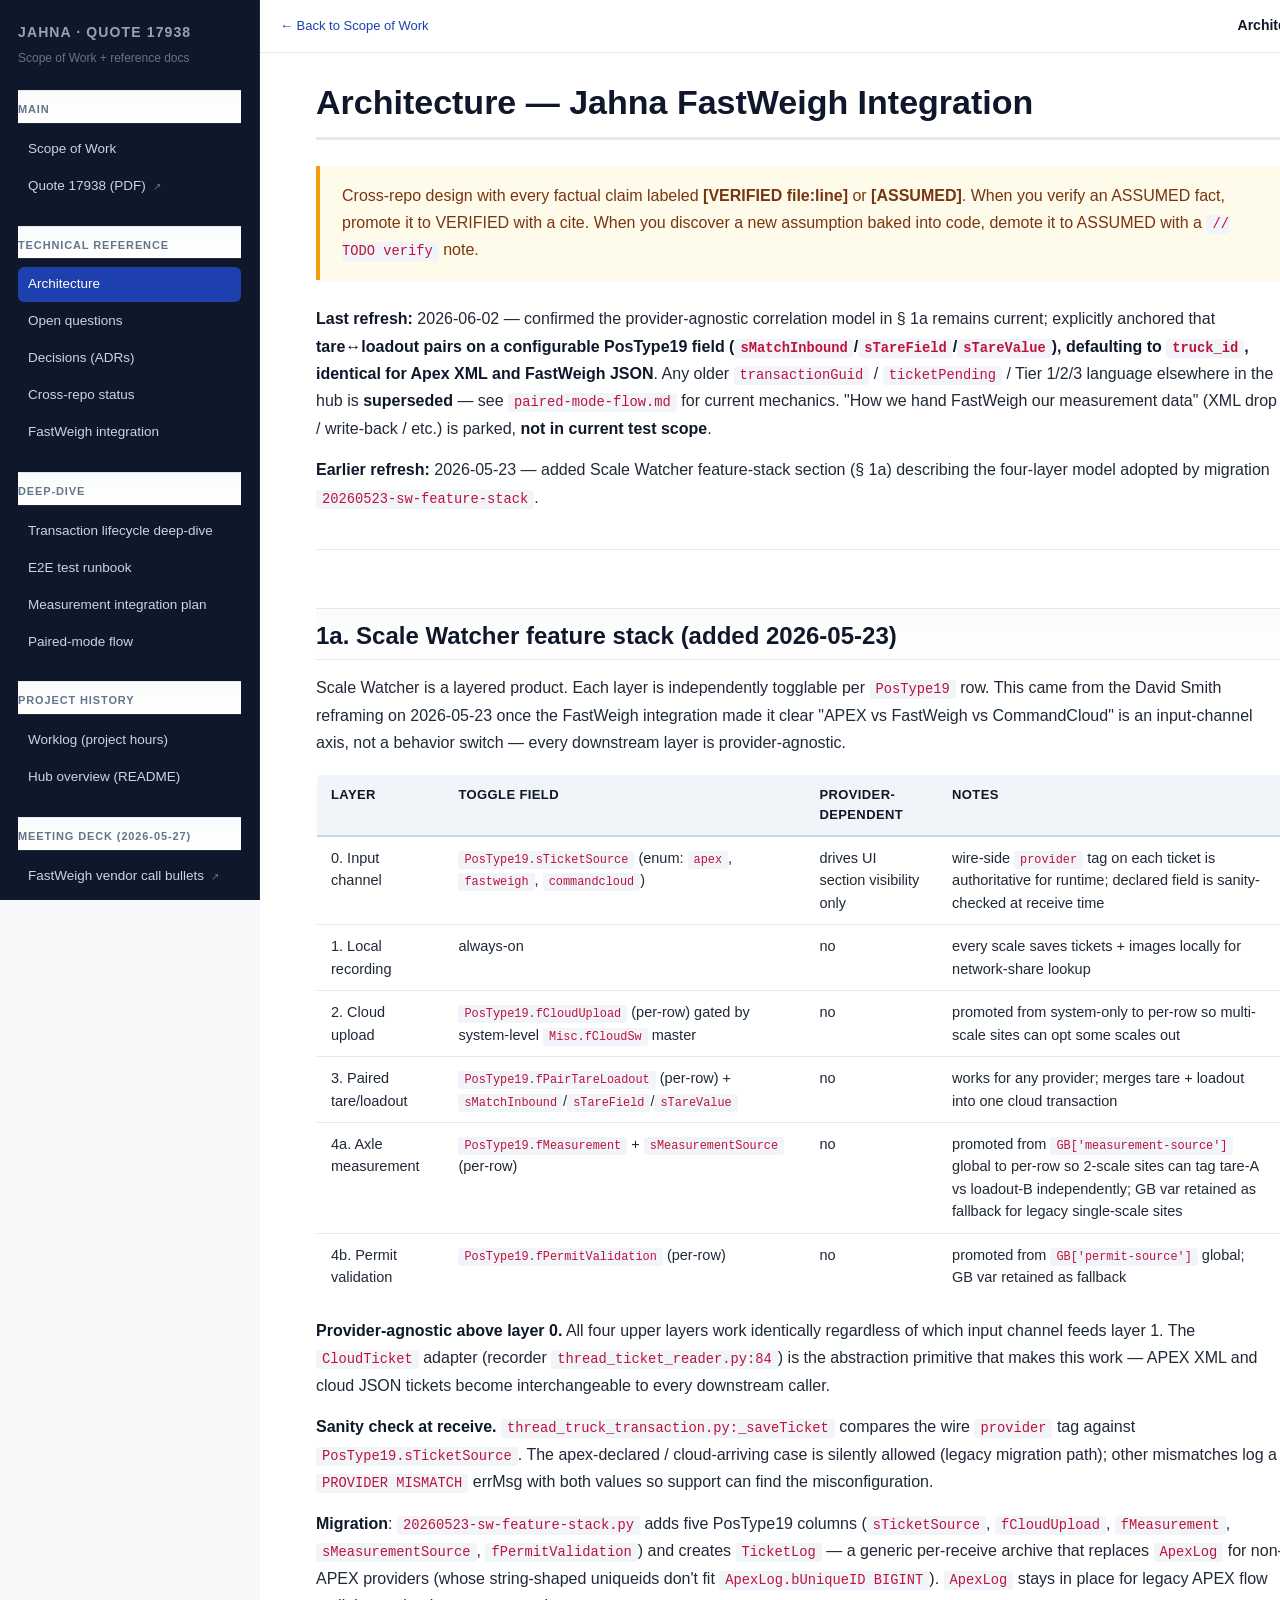
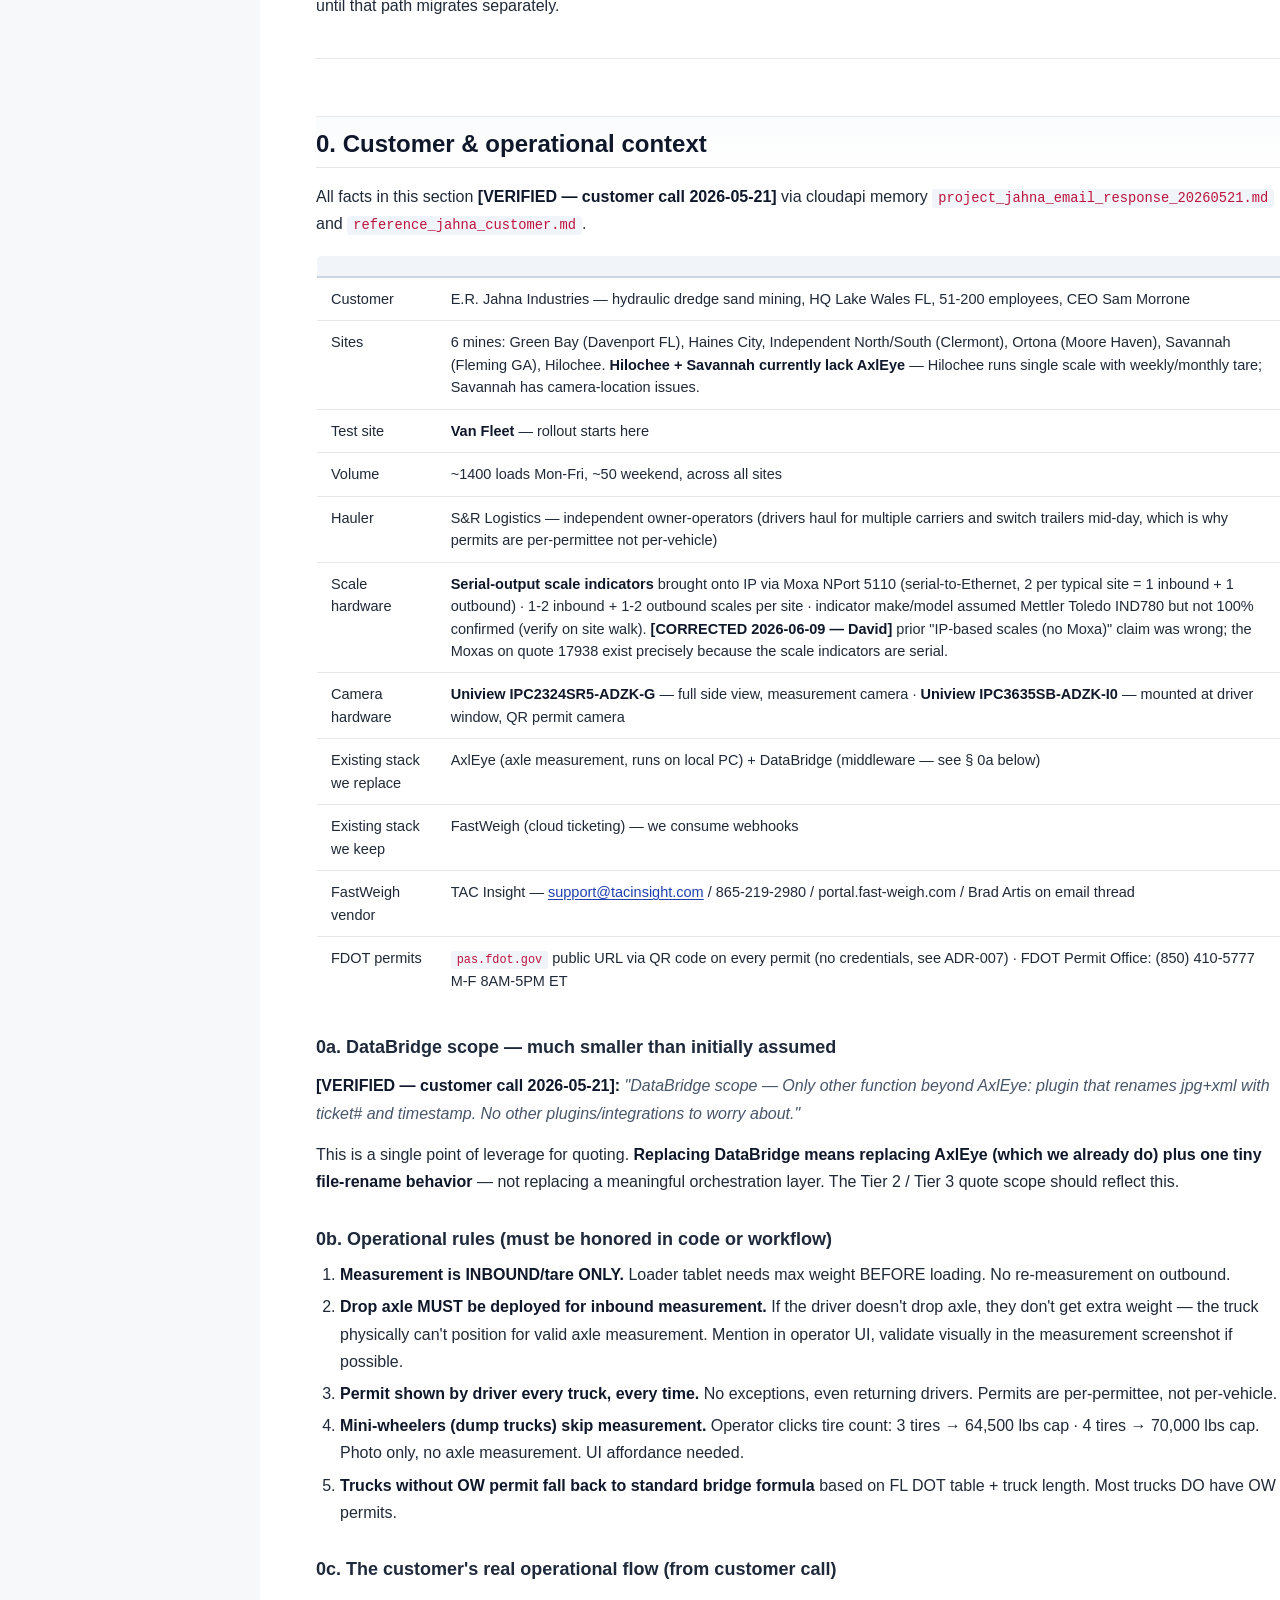
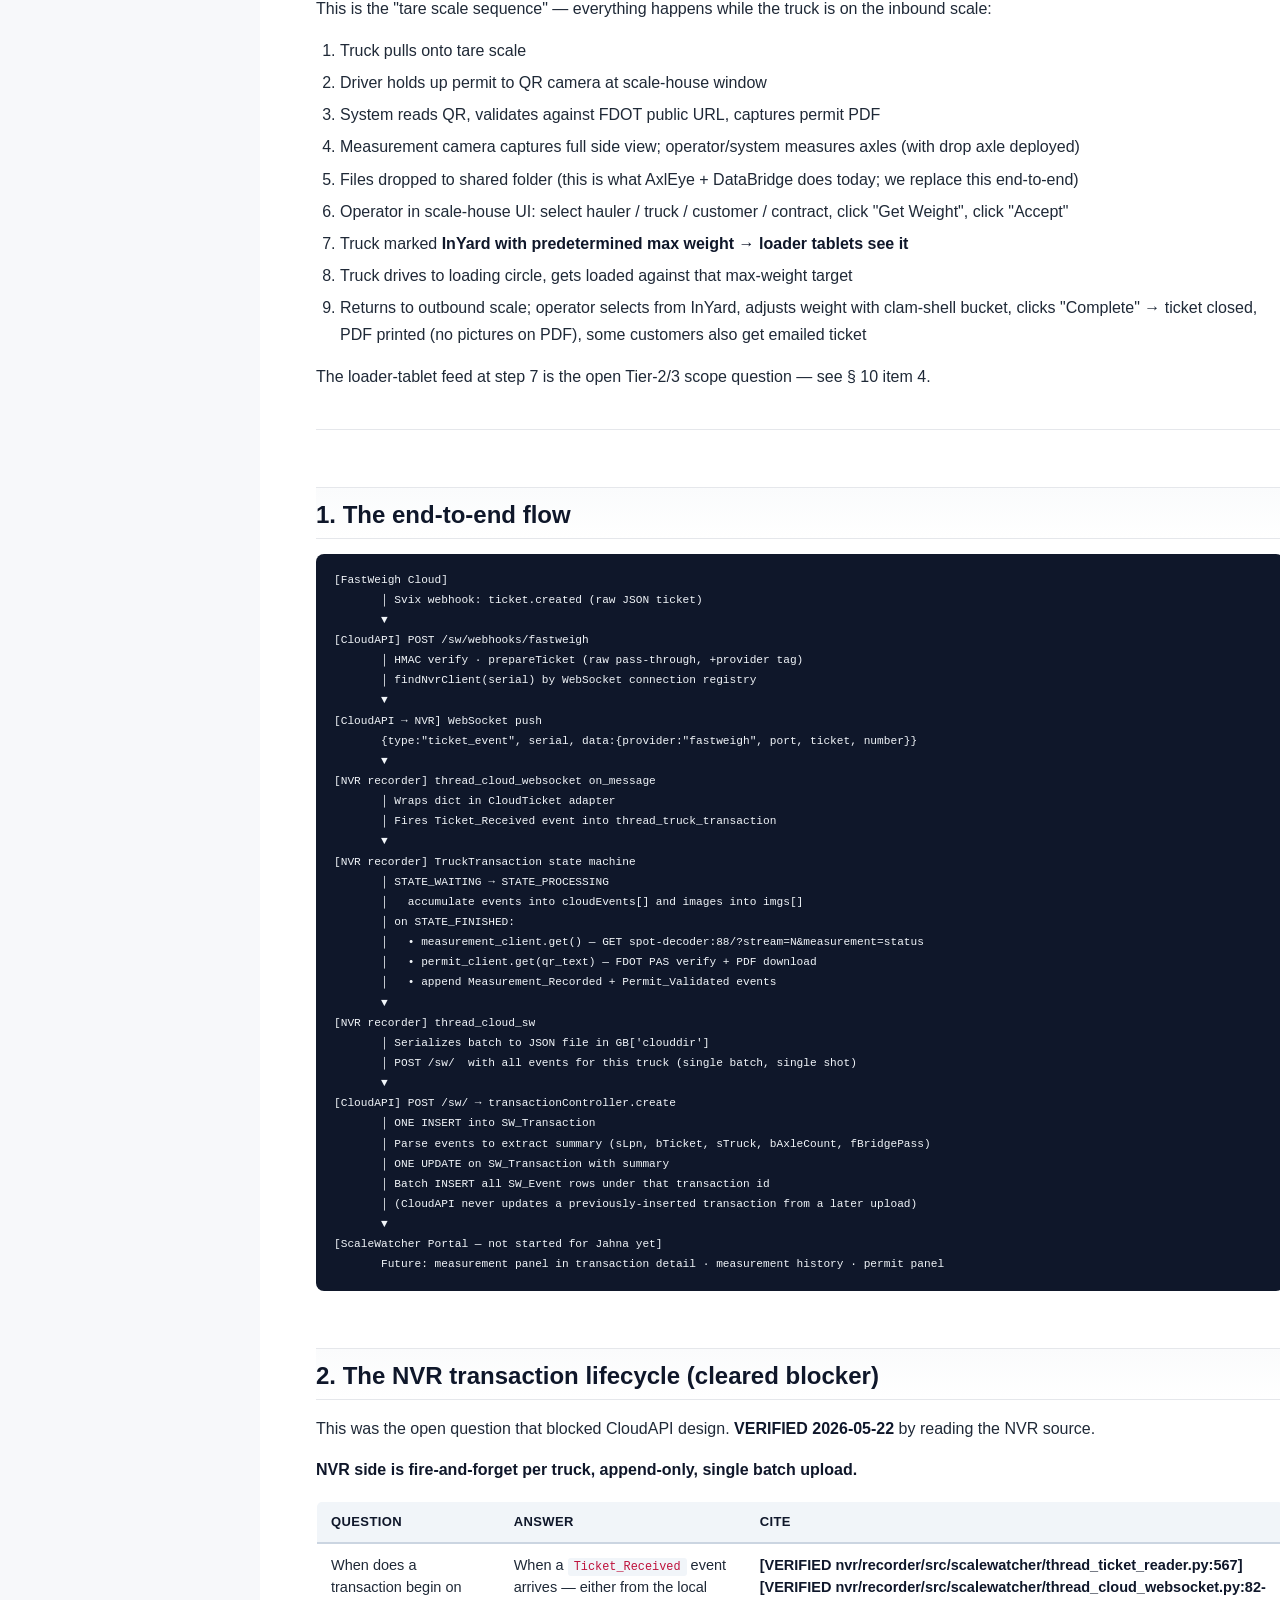
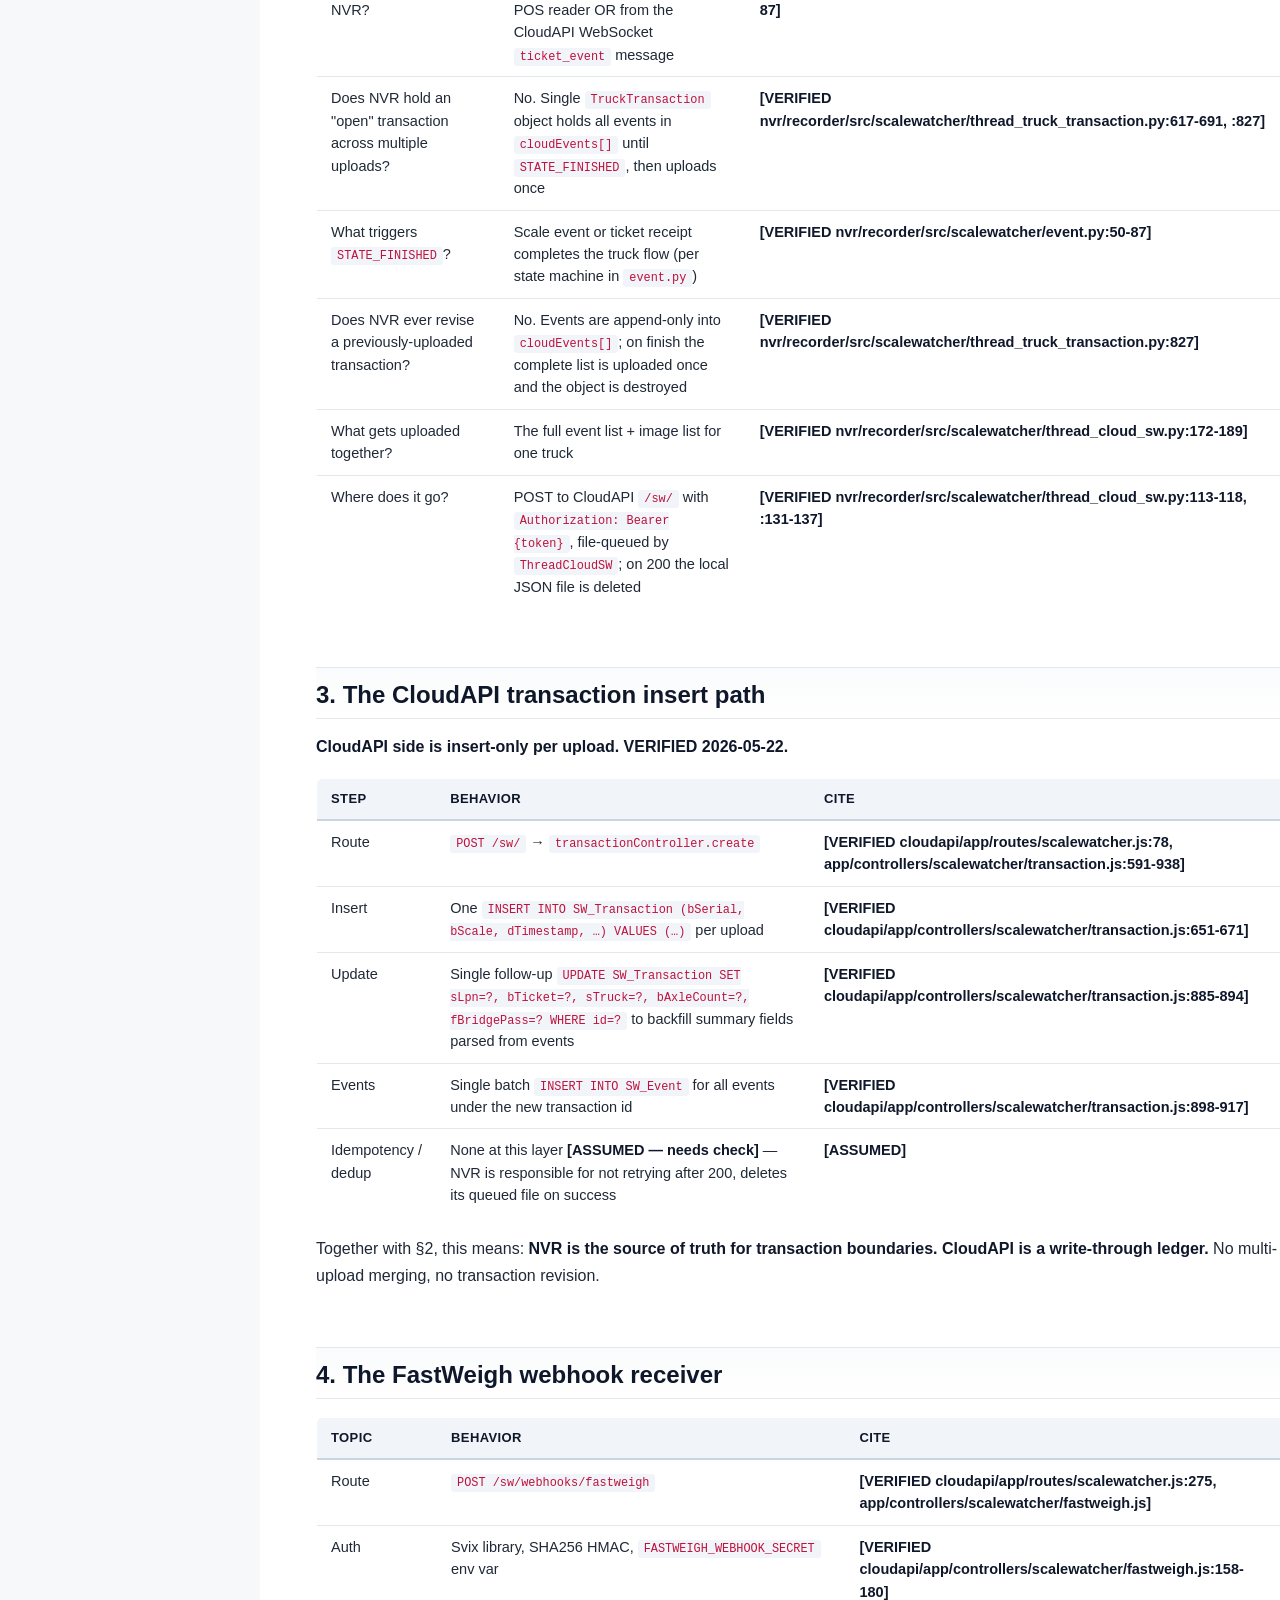
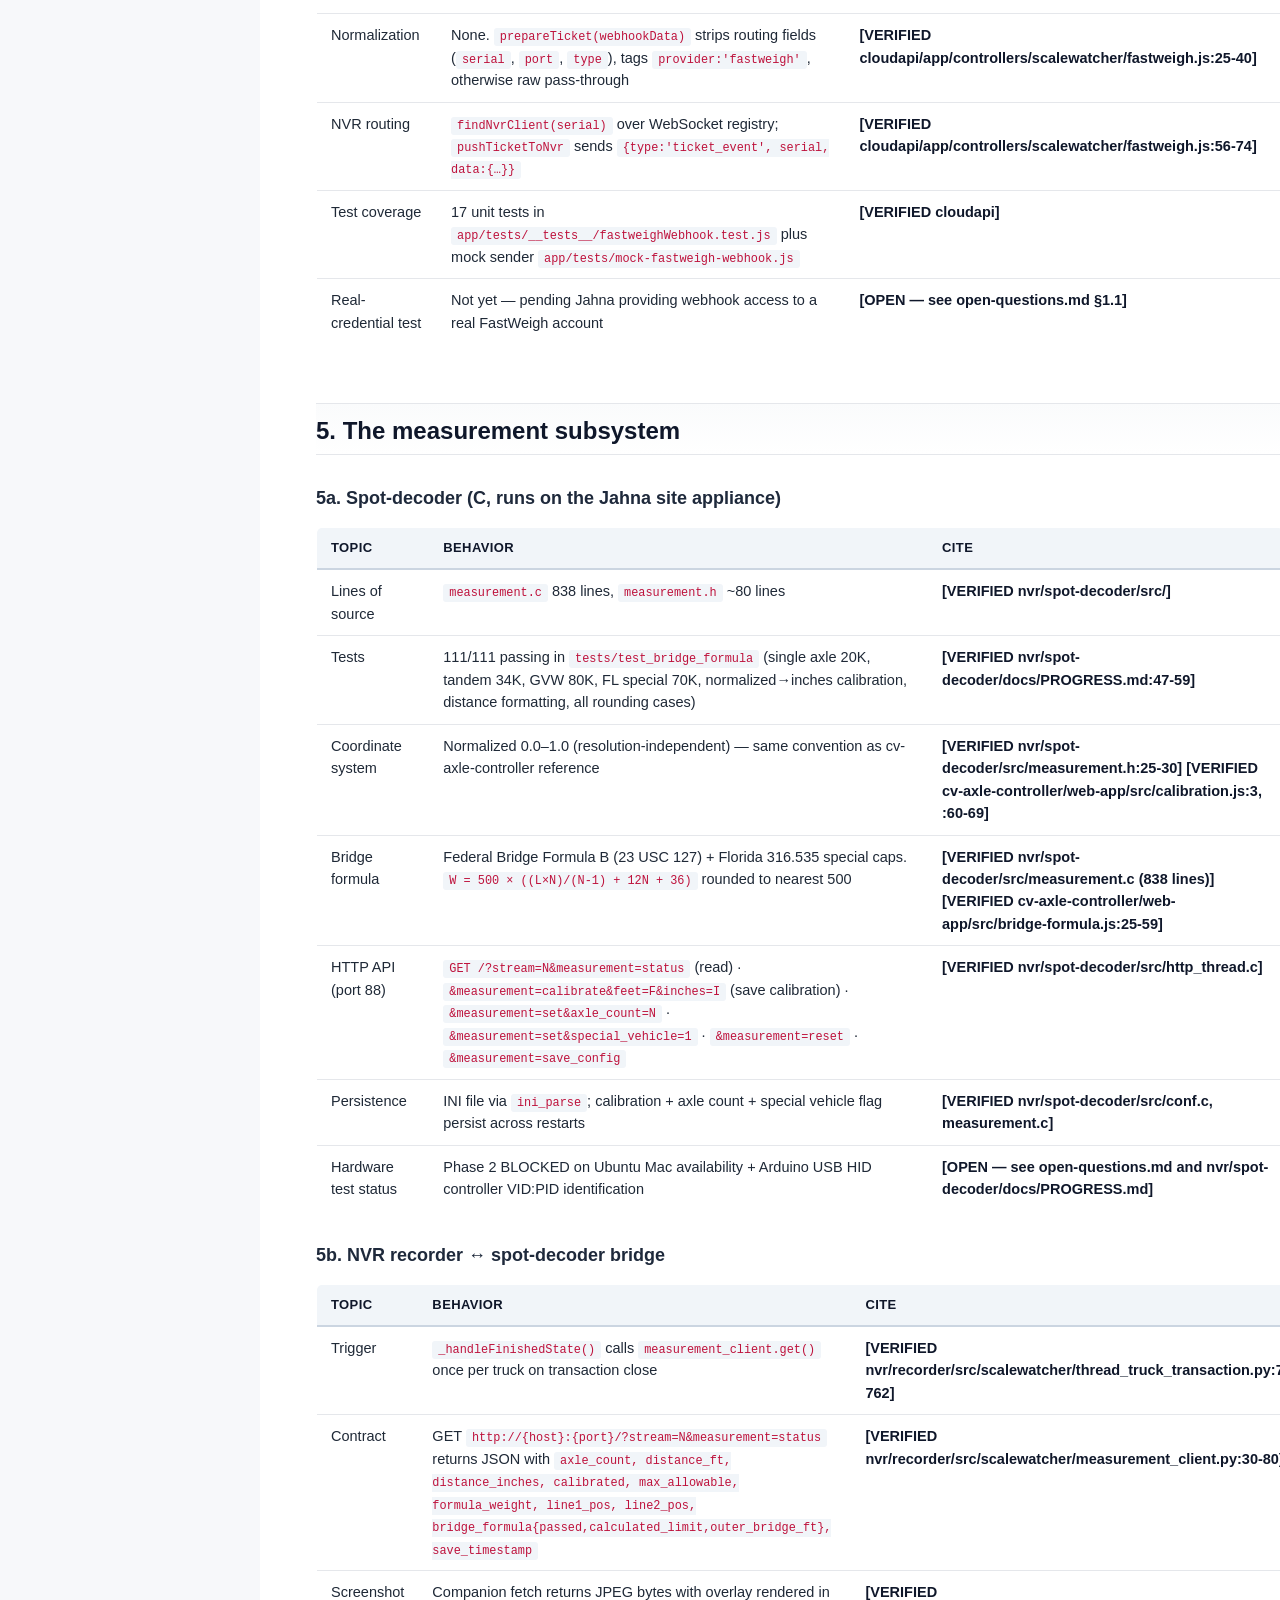
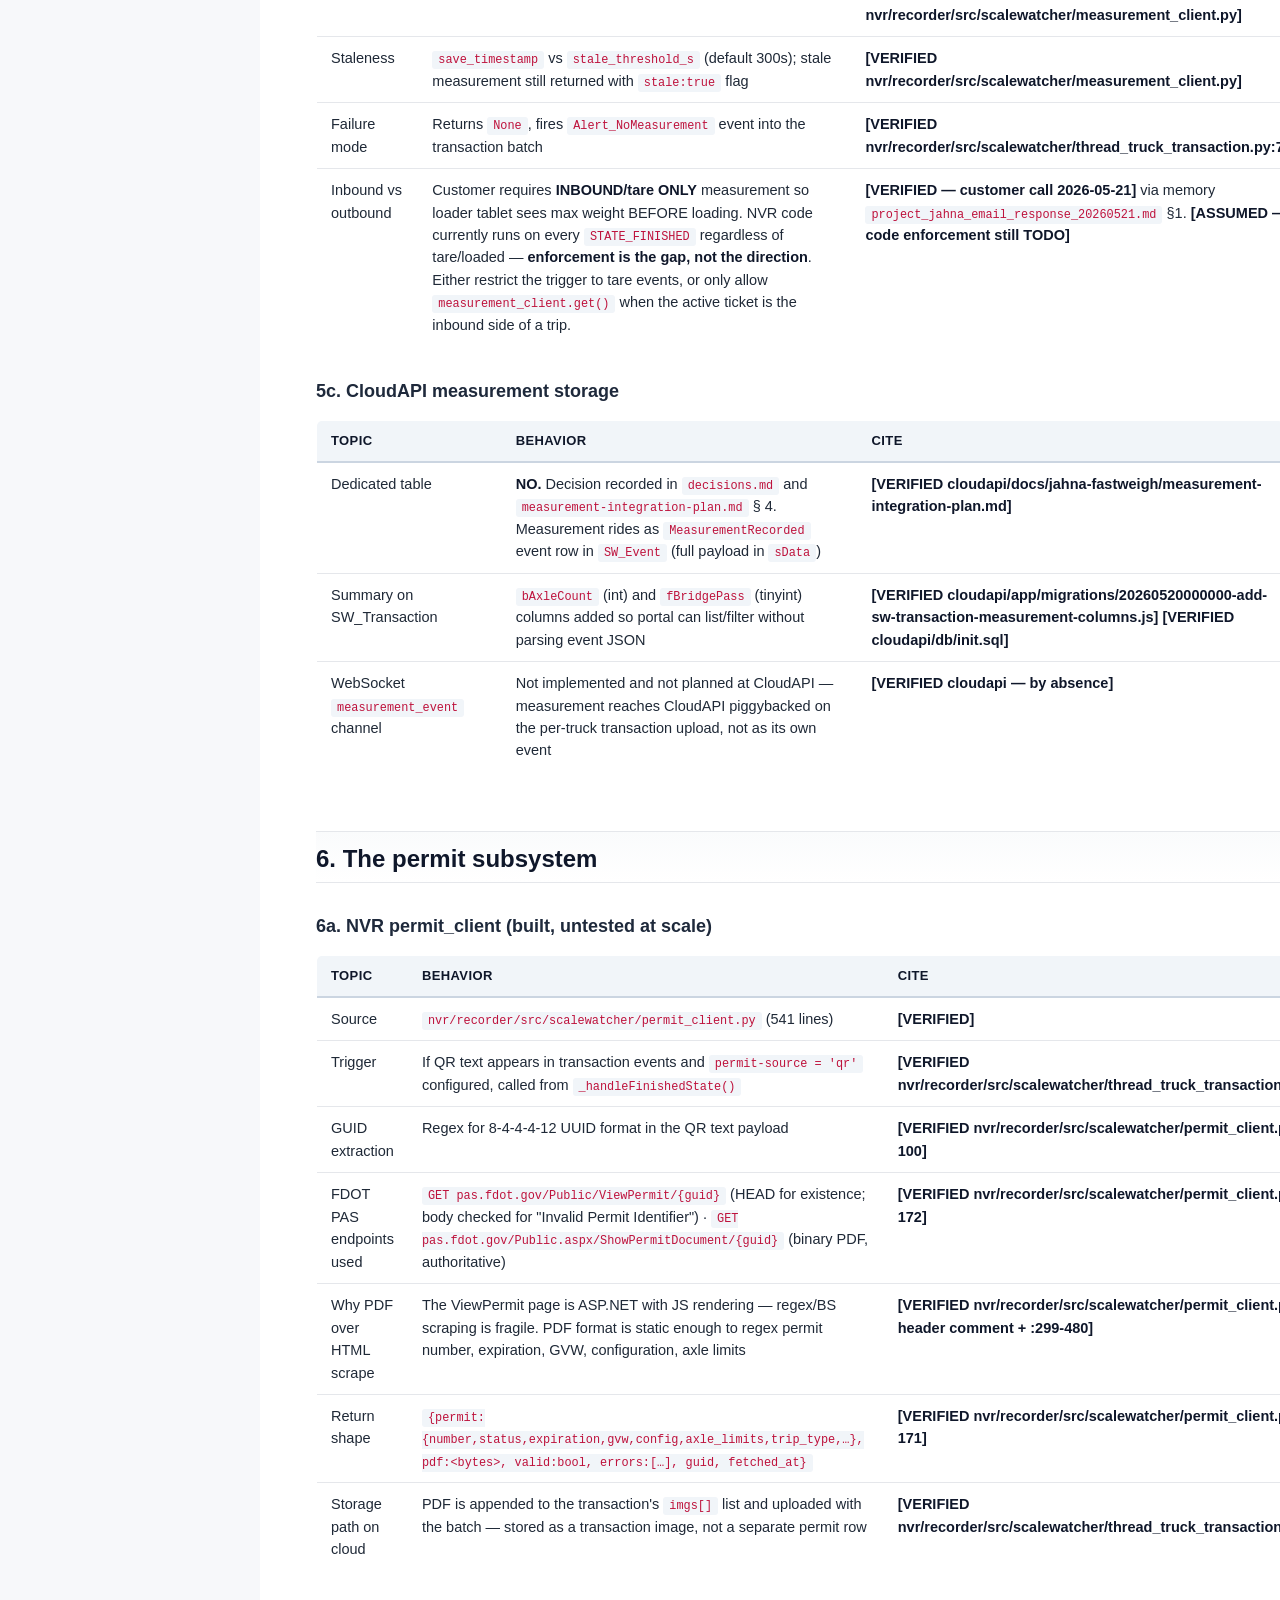
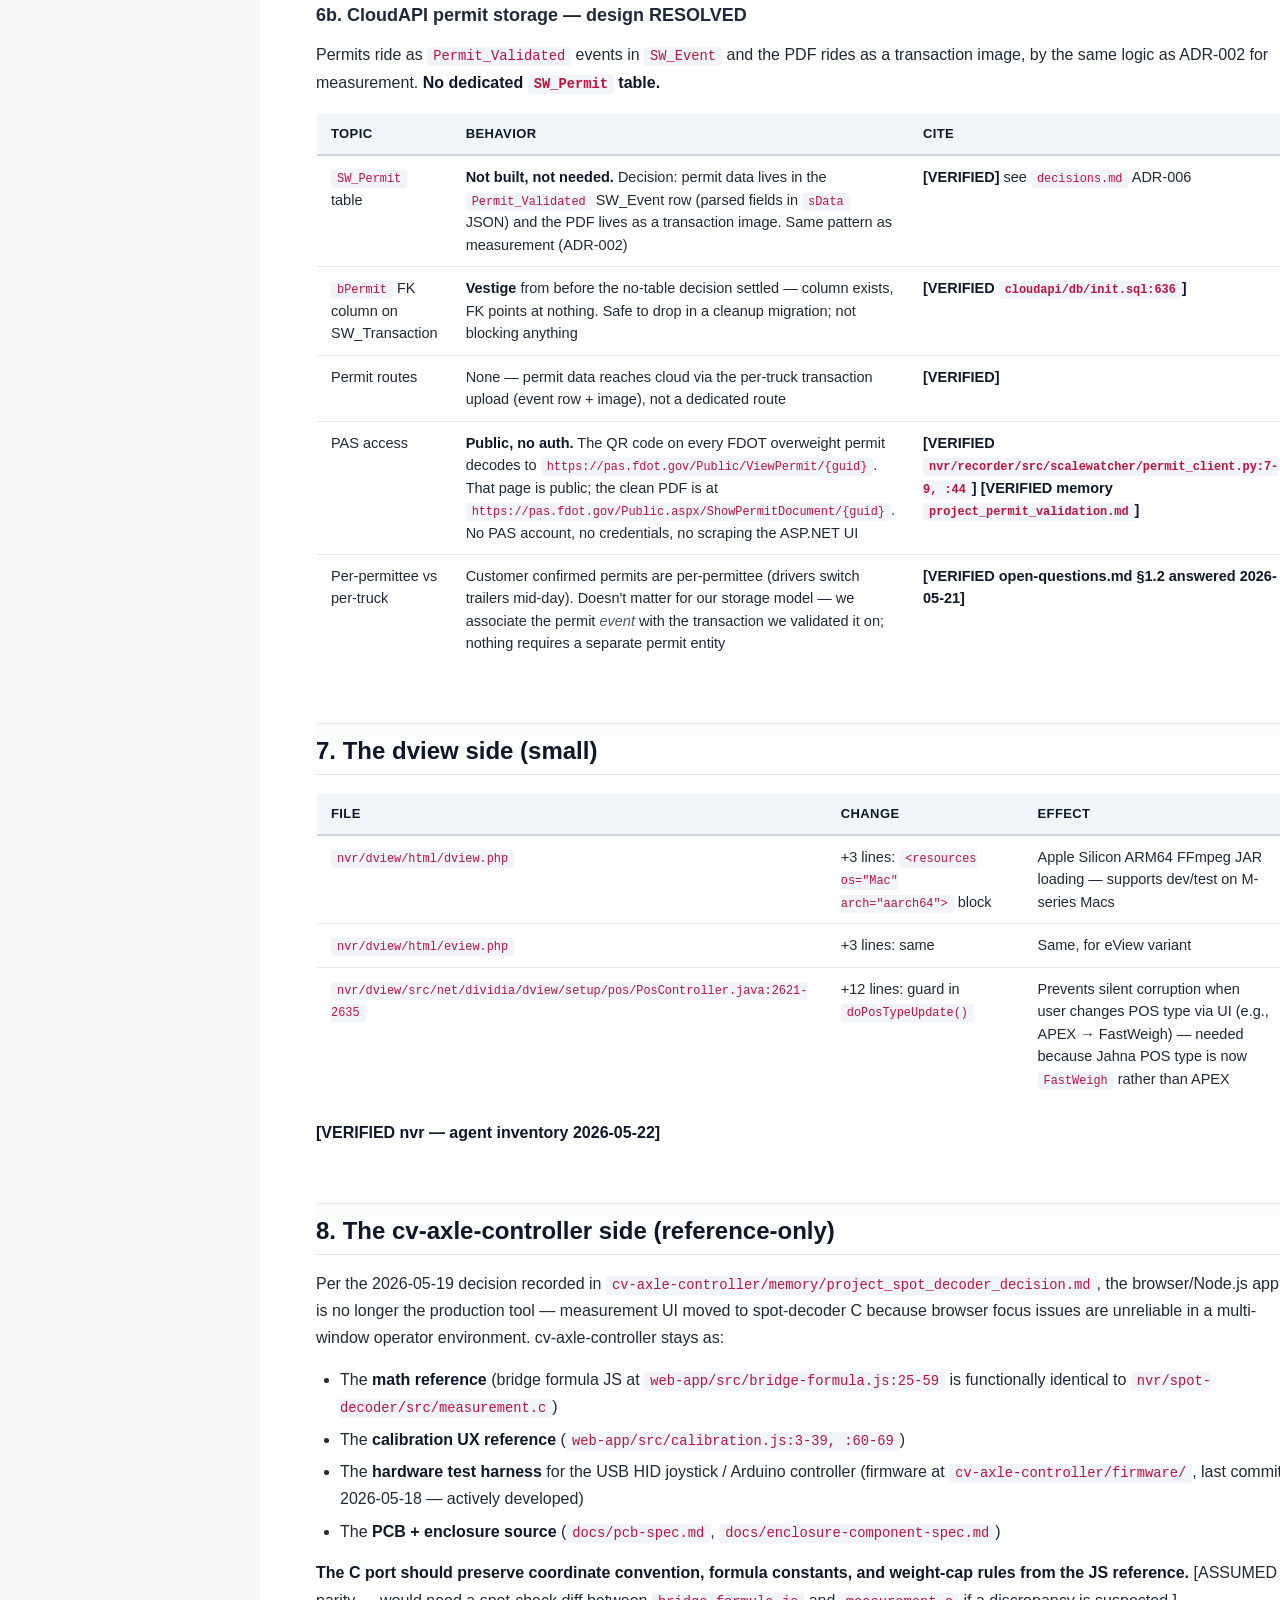
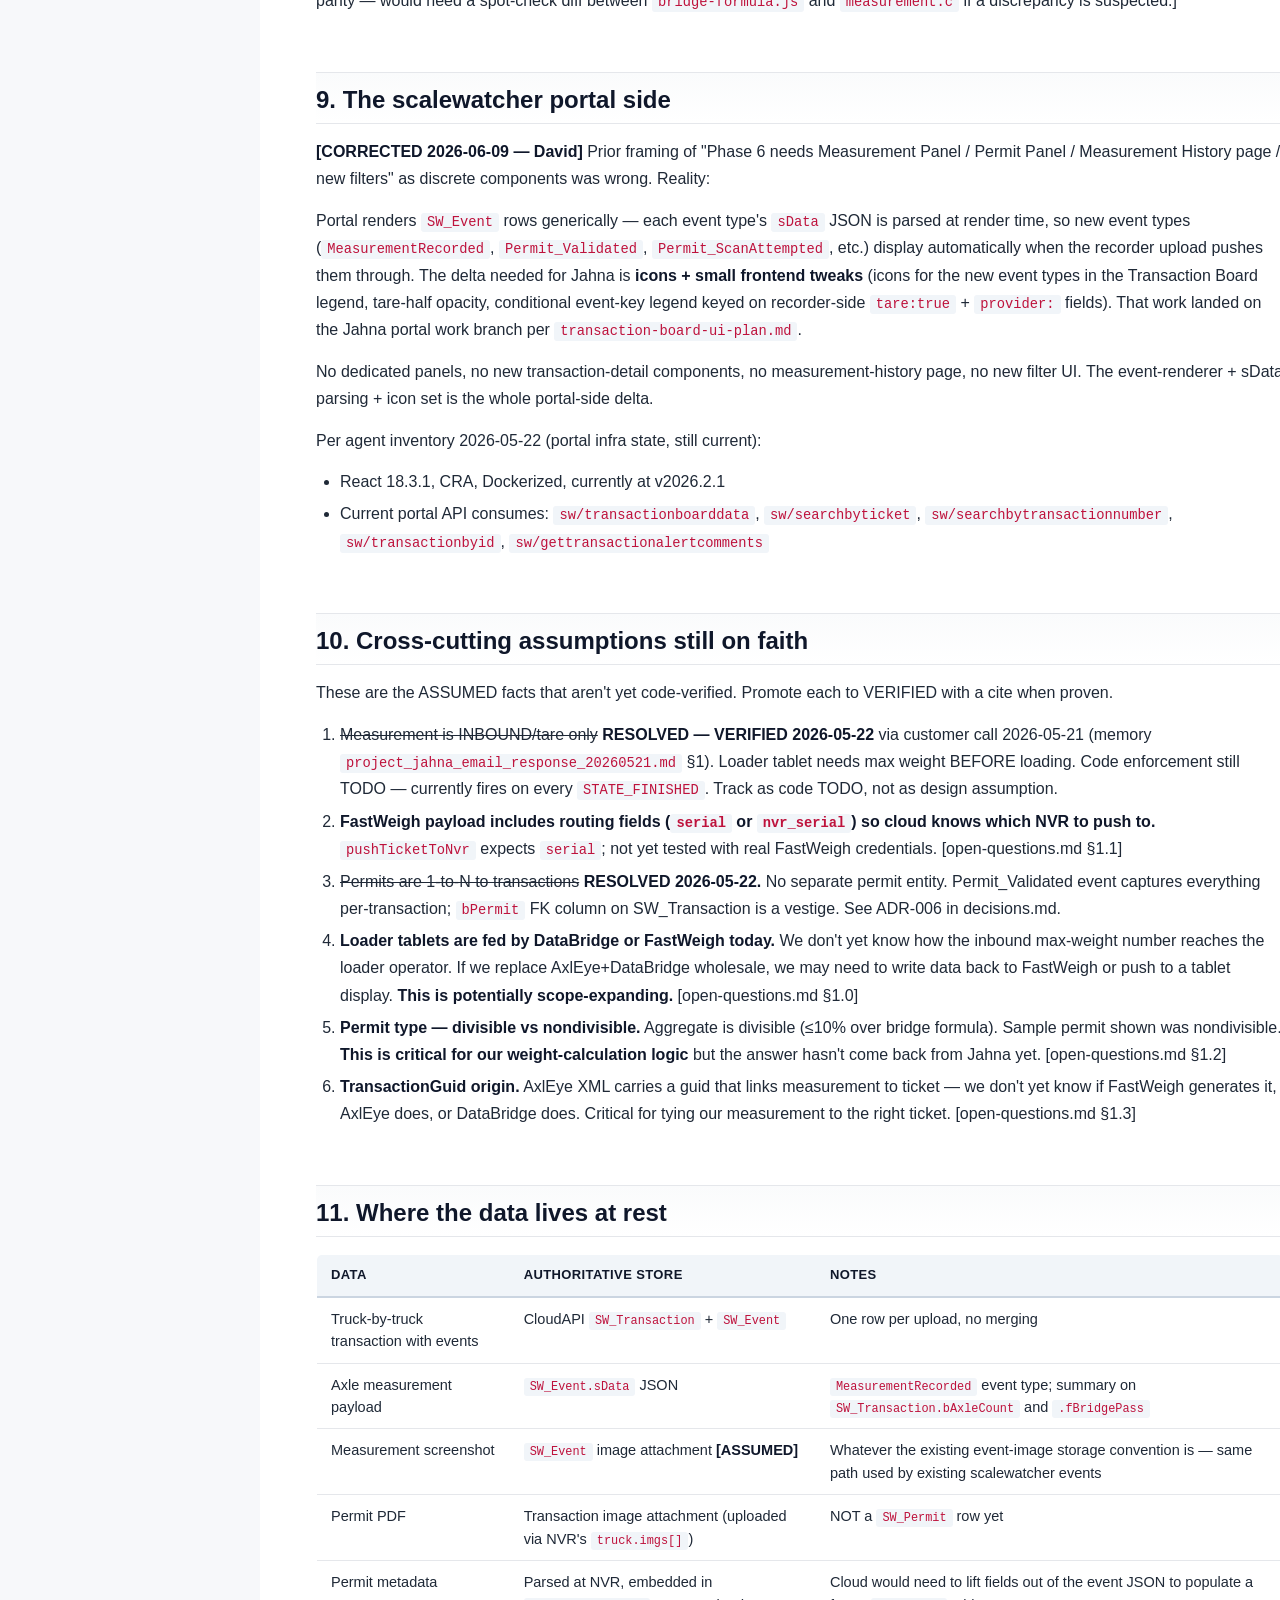
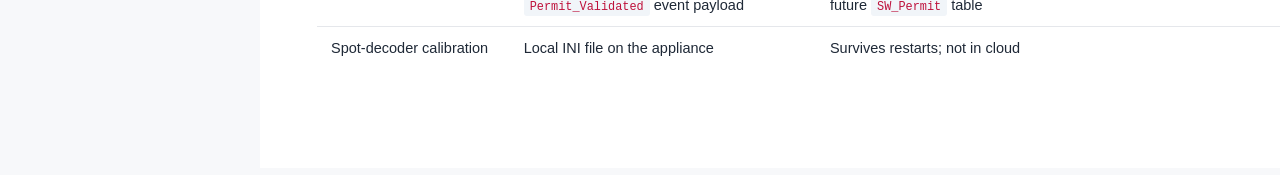
==== commit 6f9a3abc: "Restructure SOW: lead with Mike Q&A + 3-column quote cards; CSS readability pass" ====
--- a/docs/architecture.html
+++ b/docs/architecture.html
@@ -101,7 +101,7 @@
 <p><strong>Sanity check at receive.</strong> <code>thread_truck_transaction.py:_saveTicket</code> compares the wire <code>provider</code> tag against <code>PosType19.sTicketSource</code>. The apex-declared / cloud-arriving case is silently allowed (legacy migration path); other mismatches log a <code>PROVIDER MISMATCH</code> errMsg with both values so support can find the misconfiguration.</p>
 <p><strong>Migration</strong>: <code>20260523-sw-feature-stack.py</code> adds five PosType19 columns (<code>sTicketSource</code>, <code>fCloudUpload</code>, <code>fMeasurement</code>, <code>sMeasurementSource</code>, <code>fPermitValidation</code>) and creates <code>TicketLog</code> — a generic per-receive archive that replaces <code>ApexLog</code> for non-APEX providers (whose string-shaped uniqueids don&#39;t fit <code>ApexLog.bUniqueID BIGINT</code>). <code>ApexLog</code> stays in place for legacy APEX flow until that path migrates separately.</p>
 <hr>
-<h2>0. Customer &amp; operational context</h2>
+<h2 id="section-0">0. Customer &amp; operational context</h2>
 <p>All facts in this section <strong>[VERIFIED — customer call 2026-05-21]</strong> via cloudapi memory <code>project_jahna_email_response_20260521.md</code> and <code>reference_jahna_customer.md</code>.</p>
 <table>
 <thead>
@@ -181,7 +181,7 @@
 </ol>
 <p>The loader-tablet feed at step 7 is the open Tier-2/3 scope question — see § 10 item 4.</p>
 <hr>
-<h2>1. The end-to-end flow</h2>
+<h2 id="section-1">1. The end-to-end flow</h2>
 <pre><code>[FastWeigh Cloud]
        │ Svix webhook: ticket.created (raw JSON ticket)
        ▼
@@ -218,7 +218,7 @@
 [ScaleWatcher Portal — not started for Jahna yet]
        Future: measurement panel in transaction detail · measurement history · permit panel
 </code></pre>
-<h2>2. The NVR transaction lifecycle (cleared blocker)</h2>
+<h2 id="section-2">2. The NVR transaction lifecycle (cleared blocker)</h2>
 <p>This was the open question that blocked CloudAPI design. <strong>VERIFIED 2026-05-22</strong> by reading the NVR source.</p>
 <p><strong>NVR side is fire-and-forget per truck, append-only, single batch upload.</strong></p>
 <table>
@@ -260,7 +260,7 @@
 <td><strong>[VERIFIED nvr/recorder/src/scalewatcher/thread_cloud_sw.py:113-118, :131-137]</strong></td>
 </tr>
 </tbody></table>
-<h2>3. The CloudAPI transaction insert path</h2>
+<h2 id="section-3">3. The CloudAPI transaction insert path</h2>
 <p><strong>CloudAPI side is insert-only per upload. VERIFIED 2026-05-22.</strong></p>
 <table>
 <thead>
@@ -297,7 +297,7 @@
 </tr>
 </tbody></table>
 <p>Together with §2, this means: <strong>NVR is the source of truth for transaction boundaries. CloudAPI is a write-through ledger.</strong> No multi-upload merging, no transaction revision.</p>
-<h2>4. The FastWeigh webhook receiver</h2>
+<h2 id="section-4">4. The FastWeigh webhook receiver</h2>
 <table>
 <thead>
 <tr>
@@ -337,7 +337,7 @@
 <td><strong>[OPEN — see open-questions.md §1.1]</strong></td>
 </tr>
 </tbody></table>
-<h2>5. The measurement subsystem</h2>
+<h2 id="section-5">5. The measurement subsystem</h2>
 <h3>5a. Spot-decoder (C, runs on the Jahna site appliance)</h3>
 <table>
 <thead>
@@ -448,7 +448,7 @@
 <td><strong>[VERIFIED cloudapi — by absence]</strong></td>
 </tr>
 </tbody></table>
-<h2>6. The permit subsystem</h2>
+<h2 id="section-6">6. The permit subsystem</h2>
 <h3>6a. NVR permit_client (built, untested at scale)</h3>
 <table>
 <thead>
@@ -530,7 +530,7 @@
 <td><strong>[VERIFIED open-questions.md §1.2 answered 2026-05-21]</strong></td>
 </tr>
 </tbody></table>
-<h2>7. The dview side (small)</h2>
+<h2 id="section-7">7. The dview side (small)</h2>
 <table>
 <thead>
 <tr>
@@ -556,7 +556,7 @@
 </tr>
 </tbody></table>
 <p><strong>[VERIFIED nvr — agent inventory 2026-05-22]</strong></p>
-<h2>8. The cv-axle-controller side (reference-only)</h2>
+<h2 id="section-8">8. The cv-axle-controller side (reference-only)</h2>
 <p>Per the 2026-05-19 decision recorded in <code>cv-axle-controller/memory/project_spot_decoder_decision.md</code>, the browser/Node.js app is no longer the production tool — measurement UI moved to spot-decoder C because browser focus issues are unreliable in a multi-window operator environment. cv-axle-controller stays as:</p>
 <ul>
 <li>The <strong>math reference</strong> (bridge formula JS at <code>web-app/src/bridge-formula.js:25-59</code> is functionally identical to <code>nvr/spot-decoder/src/measurement.c</code>)</li>
@@ -565,7 +565,7 @@
 <li>The <strong>PCB + enclosure source</strong> (<code>docs/pcb-spec.md</code>, <code>docs/enclosure-component-spec.md</code>)</li>
 </ul>
 <p><strong>The C port should preserve coordinate convention, formula constants, and weight-cap rules from the JS reference.</strong> [ASSUMED parity — would need a spot-check diff between <code>bridge-formula.js</code> and <code>measurement.c</code> if a discrepancy is suspected.]</p>
-<h2>9. The scalewatcher portal side</h2>
+<h2 id="section-9">9. The scalewatcher portal side</h2>
 <p><strong>[CORRECTED 2026-06-09 — David]</strong> Prior framing of &quot;Phase 6 needs Measurement Panel / Permit Panel / Measurement History page / new filters&quot; as discrete components was wrong. Reality:</p>
 <p>Portal renders <code>SW_Event</code> rows generically — each event type&#39;s <code>sData</code> JSON is parsed at render time, so new event types (<code>MeasurementRecorded</code>, <code>Permit_Validated</code>, <code>Permit_ScanAttempted</code>, etc.) display automatically when the recorder upload pushes them through. The delta needed for Jahna is <strong>icons + small frontend tweaks</strong> (icons for the new event types in the Transaction Board legend, tare-half opacity, conditional event-key legend keyed on recorder-side <code>tare:true</code> + <code>provider:</code> fields). That work landed on the Jahna portal work branch per <code>transaction-board-ui-plan.md</code>.</p>
 <p>No dedicated panels, no new transaction-detail components, no measurement-history page, no new filter UI. The event-renderer + sData parsing + icon set is the whole portal-side delta.</p>
@@ -574,7 +574,7 @@
 <li>React 18.3.1, CRA, Dockerized, currently at v2026.2.1</li>
 <li>Current portal API consumes: <code>sw/transactionboarddata</code>, <code>sw/searchbyticket</code>, <code>sw/searchbytransactionnumber</code>, <code>sw/transactionbyid</code>, <code>sw/gettransactionalertcomments</code></li>
 </ul>
-<h2>10. Cross-cutting assumptions still on faith</h2>
+<h2 id="section-10">10. Cross-cutting assumptions still on faith</h2>
 <p>These are the ASSUMED facts that aren&#39;t yet code-verified. Promote each to VERIFIED with a cite when proven.</p>
 <ol>
 <li><del>Measurement is INBOUND/tare only</del> <strong>RESOLVED — VERIFIED 2026-05-22</strong> via customer call 2026-05-21 (memory <code>project_jahna_email_response_20260521.md</code> §1). Loader tablet needs max weight BEFORE loading. Code enforcement still TODO — currently fires on every <code>STATE_FINISHED</code>. Track as code TODO, not as design assumption.</li>
@@ -584,7 +584,7 @@
 <li><strong>Permit type — divisible vs nondivisible.</strong> Aggregate is divisible (≤10% over bridge formula). Sample permit shown was nondivisible. <strong>This is critical for our weight-calculation logic</strong> but the answer hasn&#39;t come back from Jahna yet. [open-questions.md §1.2]</li>
 <li><strong>TransactionGuid origin.</strong> AxlEye XML carries a guid that links measurement to ticket — we don&#39;t yet know if FastWeigh generates it, AxlEye does, or DataBridge does. Critical for tying our measurement to the right ticket. [open-questions.md §1.3]</li>
 </ol>
-<h2>11. Where the data lives at rest</h2>
+<h2 id="section-11">11. Where the data lives at rest</h2>
 <table>
 <thead>
 <tr>
--- a/assets/style.css
+++ b/assets/style.css
@@ -4,8 +4,8 @@
 body {
   margin: 0;
   font-family: -apple-system, BlinkMacSystemFont, "Segoe UI", Roboto, "Helvetica Neue", Arial, sans-serif;
-  font-size: 15.5px;
-  line-height: 1.6;
+  font-size: 16px;
+  line-height: 1.7;
   color: #1f2937;
   background: #f7f8fa;
   -webkit-font-smoothing: antialiased;
@@ -37,6 +37,8 @@
   color: #94a3b8;
   margin: 0 0 6px 0;
   font-weight: 600;
+  border: 0;
+  padding: 0;
 }
 
 aside.sidebar h2 {
@@ -60,7 +62,7 @@
   display: block;
   color: #cbd5e1;
   text-decoration: none;
-  font-size: 14px;
+  font-size: 13.5px;
   padding: 6px 10px;
   margin: 2px 0;
   border-radius: 6px;
@@ -94,25 +96,16 @@
 }
 
 main.content {
-  max-width: 940px;
+  max-width: 1080px;
   padding: 36px 56px 80px 56px;
   background: white;
   min-height: 100vh;
 }
 
 @media (max-width: 900px) {
-  .layout {
-    grid-template-columns: 1fr;
-  }
-  aside.sidebar {
-    position: relative;
-    height: auto;
-    width: 100%;
-  }
-  main.content {
-    padding: 24px 22px 60px 22px;
-    max-width: 100%;
-  }
+  .layout { grid-template-columns: 1fr; }
+  aside.sidebar { position: relative; height: auto; width: 100%; }
+  main.content { padding: 24px 22px 60px 22px; max-width: 100%; }
 }
 
 /* ============ Typography ============ */
@@ -120,48 +113,54 @@
   font-weight: 700;
   color: #0f172a;
   line-height: 1.25;
-  margin-top: 1.6em;
-  margin-bottom: 0.5em;
-}
-
-h1 { font-size: 30px; margin-top: 0; border-bottom: 2px solid #e5e7eb; padding-bottom: 12px; }
-h2 { font-size: 22px; margin-top: 2em; border-bottom: 1px solid #e5e7eb; padding-bottom: 6px; }
-h3 { font-size: 17px; color: #1e293b; }
-h4 { font-size: 15px; color: #334155; }
-
-p { margin: 0.8em 0; }
+  margin-top: 1.8em;
+  margin-bottom: 0.6em;
+}
+
+h1 { font-size: 34px; margin-top: 0; padding-bottom: 14px; border-bottom: 3px solid #e5e7eb; }
+h2 {
+  font-size: 24px;
+  margin-top: 2.4em;
+  padding: 12px 0 8px 0;
+  border-top: 1px solid #e5e7eb;
+  border-bottom: 1px solid #e5e7eb;
+  background: linear-gradient(180deg, #fafbfc 0%, white 100%);
+}
+h3 { font-size: 18px; color: #1e293b; margin-top: 1.8em; }
+h4 { font-size: 16px; color: #334155; }
+
+p { margin: 0.9em 0; }
 
 a { color: #1e40af; text-decoration: underline; text-underline-offset: 2px; }
 a:hover { color: #1e3a8a; }
 
-strong { color: #0f172a; }
+strong { color: #0f172a; font-weight: 700; }
 em { color: #475569; }
 
 ul, ol { padding-left: 1.5em; margin: 0.6em 0; }
-li { margin: 4px 0; }
+li { margin: 5px 0; }
 li > p { margin: 0; }
-
-hr {
-  border: 0;
-  height: 1px;
-  background: #e5e7eb;
-  margin: 2em 0;
-}
+li > ul, li > ol { margin: 5px 0; }
+
+hr { border: 0; height: 1px; background: #e5e7eb; margin: 2.4em 0; }
 
 /* ============ Tables ============ */
 table {
   border-collapse: collapse;
   width: 100%;
-  margin: 1em 0;
-  font-size: 14px;
+  margin: 1.2em 0;
+  font-size: 14.5px;
   border: 1px solid #e5e7eb;
+  border-radius: 6px;
+  overflow: hidden;
 }
 
 th, td {
   text-align: left;
-  padding: 8px 12px;
+  padding: 10px 14px;
   border-bottom: 1px solid #e5e7eb;
   vertical-align: top;
+  line-height: 1.55;
 }
 
 th {
@@ -169,70 +168,56 @@
   font-weight: 600;
   color: #0f172a;
   border-bottom: 2px solid #cbd5e1;
+  font-size: 13px;
+  text-transform: uppercase;
+  letter-spacing: 0.03em;
 }
 
 tr:last-child td { border-bottom: 0; }
 tr:hover td { background: #fafbfc; }
+td code { font-size: 0.82em; }
 
 /* ============ Code ============ */
 code {
   background: #f1f5f9;
   color: #be123c;
-  padding: 1px 5px;
+  padding: 2px 6px;
   border-radius: 3px;
   font-family: "SF Mono", Menlo, Monaco, Consolas, "Liberation Mono", monospace;
-  font-size: 0.88em;
+  font-size: 0.86em;
 }
 
 pre {
   background: #0f172a;
   color: #f1f5f9;
-  padding: 14px 16px;
+  padding: 16px 18px;
   border-radius: 8px;
   overflow-x: auto;
   font-size: 13px;
-  line-height: 1.5;
-}
-
-pre code {
-  background: transparent;
-  color: inherit;
-  padding: 0;
-}
-
-/* ============ Blockquotes / Callouts ============ */
+  line-height: 1.55;
+}
+
+pre code { background: transparent; color: inherit; padding: 0; }
+
+/* ============ Blockquotes / Open-Questions callout ============ */
 blockquote {
-  background: #fef3c7;
+  background: #fffbeb;
   border-left: 4px solid #f59e0b;
-  margin: 1.4em 0;
-  padding: 14px 18px;
+  margin: 1.6em 0;
+  padding: 16px 22px;
   border-radius: 0 8px 8px 0;
   color: #78350f;
+  box-shadow: 0 1px 3px rgba(0,0,0,0.04);
 }
 
 blockquote p:first-child { margin-top: 0; }
 blockquote p:last-child { margin-bottom: 0; }
-
-blockquote table {
-  background: white;
-  font-size: 13px;
-}
-
+blockquote table { background: white; font-size: 13px; }
+blockquote table th { background: #fef3c7; color: #78350f; }
 blockquote strong { color: #78350f; }
 
 /* ============ Inline OPEN markers ============ */
-strong:has(+ *), em {
-  /* placeholder */
-}
-
-/* The [OPEN Q#N] markers appear as <strong>[OPEN Q#N]</strong> in rendered HTML.
-   Style them as inline flags. */
-.content strong {
-  /* default — applies to all strong; the OPEN-specific is below */
-}
-
-/* Match the [OPEN Q#N] pattern - use a class added at render time */
-.open-marker {
+a.open-marker {
   display: inline-block;
   background: #fef08a;
   color: #713f12;
@@ -249,59 +234,234 @@
 }
 a.open-marker:hover { background: #fde047; color: #422006; }
 
+/* ============ Mike Q&A executive summary card ============ */
+.mike-qa {
+  background: linear-gradient(135deg, #eff6ff 0%, #ffffff 100%);
+  border: 1px solid #bfdbfe;
+  border-left: 5px solid #2563eb;
+  padding: 26px 30px;
+  border-radius: 8px;
+  margin: 28px 0 36px 0;
+  box-shadow: 0 2px 6px rgba(37,99,235,0.07);
+}
+
+.mike-qa .qa-header {
+  font-size: 12px;
+  text-transform: uppercase;
+  letter-spacing: 0.1em;
+  color: #1e40af;
+  font-weight: 700;
+  margin-bottom: 18px;
+  border-bottom: 1px solid #bfdbfe;
+  padding-bottom: 10px;
+}
+
+.mike-qa .qa-item { margin: 16px 0; }
+.mike-qa .qa-item:last-child { margin-bottom: 0; }
+
+.mike-qa .qa-item h4 {
+  font-size: 15px;
+  margin: 0 0 4px 0;
+  color: #1e3a8a;
+  font-weight: 700;
+}
+
+.mike-qa .qa-item p {
+  margin: 0;
+  font-size: 14.5px;
+  line-height: 1.6;
+  color: #1f2937;
+}
+
+.mike-qa .qa-item p a:last-child {
+  font-size: 12.5px;
+  color: #2563eb;
+  white-space: nowrap;
+  text-decoration: none;
+  margin-left: 4px;
+  border-bottom: 1px dotted #93c5fd;
+}
+
+.mike-qa .qa-item p a:last-child:hover { color: #1d4ed8; border-bottom-color: #2563eb; }
+
+.mike-qa code {
+  background: rgba(37, 99, 235, 0.08);
+  color: #1e40af;
+}
+
+/* ============ Quote comparison cards ============ */
+.quote-comparison {
+  display: grid;
+  grid-template-columns: repeat(3, 1fr);
+  gap: 18px;
+  margin: 28px 0 40px 0;
+}
+
+@media (max-width: 1100px) {
+  .quote-comparison { grid-template-columns: 1fr; }
+}
+
+.quote-card {
+  background: white;
+  border: 1px solid #e5e7eb;
+  border-radius: 10px;
+  overflow: hidden;
+  box-shadow: 0 2px 8px rgba(15,23,42,0.06);
+  display: flex;
+  flex-direction: column;
+  transition: transform 0.15s, box-shadow 0.15s;
+}
+
+.quote-card:hover {
+  transform: translateY(-2px);
+  box-shadow: 0 6px 16px rgba(15,23,42,0.1);
+}
+
+.quote-card .card-band { height: 6px; }
+.quote-card .band-a { background: linear-gradient(90deg, #10b981 0%, #059669 100%); }
+.quote-card .band-b { background: linear-gradient(90deg, #3b82f6 0%, #1d4ed8 100%); }
+.quote-card .band-c { background: linear-gradient(90deg, #8b5cf6 0%, #6d28d9 100%); }
+
+.quote-card .card-header {
+  padding: 18px 20px 14px 20px;
+  border-bottom: 1px solid #f1f5f9;
+}
+
+.quote-card .card-name {
+  font-size: 11px;
+  text-transform: uppercase;
+  letter-spacing: 0.1em;
+  color: #64748b;
+  font-weight: 700;
+}
+
+.quote-card .card-phase {
+  font-size: 19px;
+  font-weight: 700;
+  color: #0f172a;
+  margin: 4px 0 10px 0;
+  line-height: 1.25;
+}
+
+.quote-card .card-status {
+  display: inline-block;
+  font-size: 10.5px;
+  padding: 4px 9px;
+  border-radius: 4px;
+  text-transform: uppercase;
+  letter-spacing: 0.06em;
+  font-weight: 700;
+}
+
+.quote-card .status-active { background: #d1fae5; color: #065f46; }
+.quote-card .status-budgetary { background: #dbeafe; color: #1e40af; }
+.quote-card .status-speculative { background: #ede9fe; color: #5b21b6; }
+
+.quote-card .card-total {
+  padding: 14px 20px;
+  background: #f8fafc;
+  border-bottom: 1px solid #f1f5f9;
+  font-size: 22px;
+  font-weight: 700;
+  color: #0f172a;
+  line-height: 1.1;
+}
+
+.quote-card .card-total small {
+  display: block;
+  font-size: 11px;
+  font-weight: 500;
+  color: #64748b;
+  margin-top: 4px;
+  letter-spacing: 0;
+}
+
+.quote-card .card-facts {
+  padding: 16px 20px 18px 20px;
+  margin: 0;
+  flex: 1;
+}
+
+.quote-card .card-facts dt {
+  font-size: 10.5px;
+  text-transform: uppercase;
+  letter-spacing: 0.06em;
+  color: #64748b;
+  font-weight: 700;
+  margin-top: 12px;
+}
+
+.quote-card .card-facts dt:first-child { margin-top: 0; }
+
+.quote-card .card-facts dd {
+  margin: 3px 0 0 0;
+  font-size: 13.5px;
+  color: #1f2937;
+  line-height: 1.5;
+}
+
 /* ============ Top header bar ============ */
 header.topbar {
   background: white;
   border-bottom: 1px solid #e5e7eb;
-  padding: 14px 56px;
+  padding: 14px 20px;
   display: flex;
   justify-content: space-between;
   align-items: center;
   font-size: 13px;
   color: #64748b;
-}
-
-header.topbar .doc-title {
-  font-weight: 600;
-  color: #0f172a;
-  font-size: 14px;
-}
-
-header.topbar .breadcrumb a {
-  color: #1e40af;
-  text-decoration: none;
-}
+  margin: -36px -56px 28px -56px;
+}
+
+header.topbar .doc-title { font-weight: 600; color: #0f172a; font-size: 14px; }
+header.topbar .breadcrumb a { color: #1e40af; text-decoration: none; }
 
 /* ============ Embeds ============ */
 .embed-wrap {
-  margin: 1.4em 0;
+  margin: 1.6em 0;
   border: 1px solid #e5e7eb;
   border-radius: 8px;
   overflow: hidden;
   background: #f8fafc;
-}
-
-.embed-wrap.pdf { height: 700px; }
+  box-shadow: 0 1px 3px rgba(0,0,0,0.04);
+}
+
+.embed-wrap.pdf { height: 760px; }
 .embed-wrap.map { height: 460px; }
 
-.embed-wrap iframe {
-  width: 100%;
-  height: 100%;
-  border: 0;
-  display: block;
-}
+.embed-wrap iframe { width: 100%; height: 100%; border: 0; display: block; }
 
 .embed-caption {
-  padding: 8px 14px;
+  padding: 10px 16px;
   font-size: 12px;
   color: #475569;
   background: #f1f5f9;
   border-top: 1px solid #e5e7eb;
 }
 
-.embed-caption a {
-  margin-left: 8px;
-}
+.embed-caption a { margin-left: 8px; }
+
+/* ============ Utility ============ */
+.callout-info {
+  background: #dbeafe;
+  border-left: 4px solid #2563eb;
+  padding: 12px 18px;
+  border-radius: 0 8px 8px 0;
+  margin: 1.2em 0;
+  color: #1e3a8a;
+}
+
+.callout-warn {
+  background: #fef3c7;
+  border-left: 4px solid #f59e0b;
+  padding: 12px 18px;
+  border-radius: 0 8px 8px 0;
+  margin: 1.2em 0;
+  color: #78350f;
+}
+
+.muted { color: #64748b; }
+.text-small { font-size: 0.92em; }
 
 /* ============ Print ============ */
 @media print {
@@ -310,26 +470,5 @@
   body { background: white; font-size: 11pt; }
   a { color: black; text-decoration: none; }
   .embed-wrap { page-break-inside: avoid; }
-}
-
-/* ============ Utility ============ */
-.callout-info {
-  background: #dbeafe;
-  border-left: 4px solid #2563eb;
-  padding: 12px 16px;
-  border-radius: 0 8px 8px 0;
-  margin: 1.2em 0;
-  color: #1e3a8a;
-}
-
-.callout-warn {
-  background: #fef3c7;
-  border-left: 4px solid #f59e0b;
-  padding: 12px 16px;
-  border-radius: 0 8px 8px 0;
-  margin: 1.2em 0;
-  color: #78350f;
-}
-
-.muted { color: #64748b; }
-.text-small { font-size: 0.9em; }
+  .quote-comparison { grid-template-columns: repeat(3, 1fr); }
+}
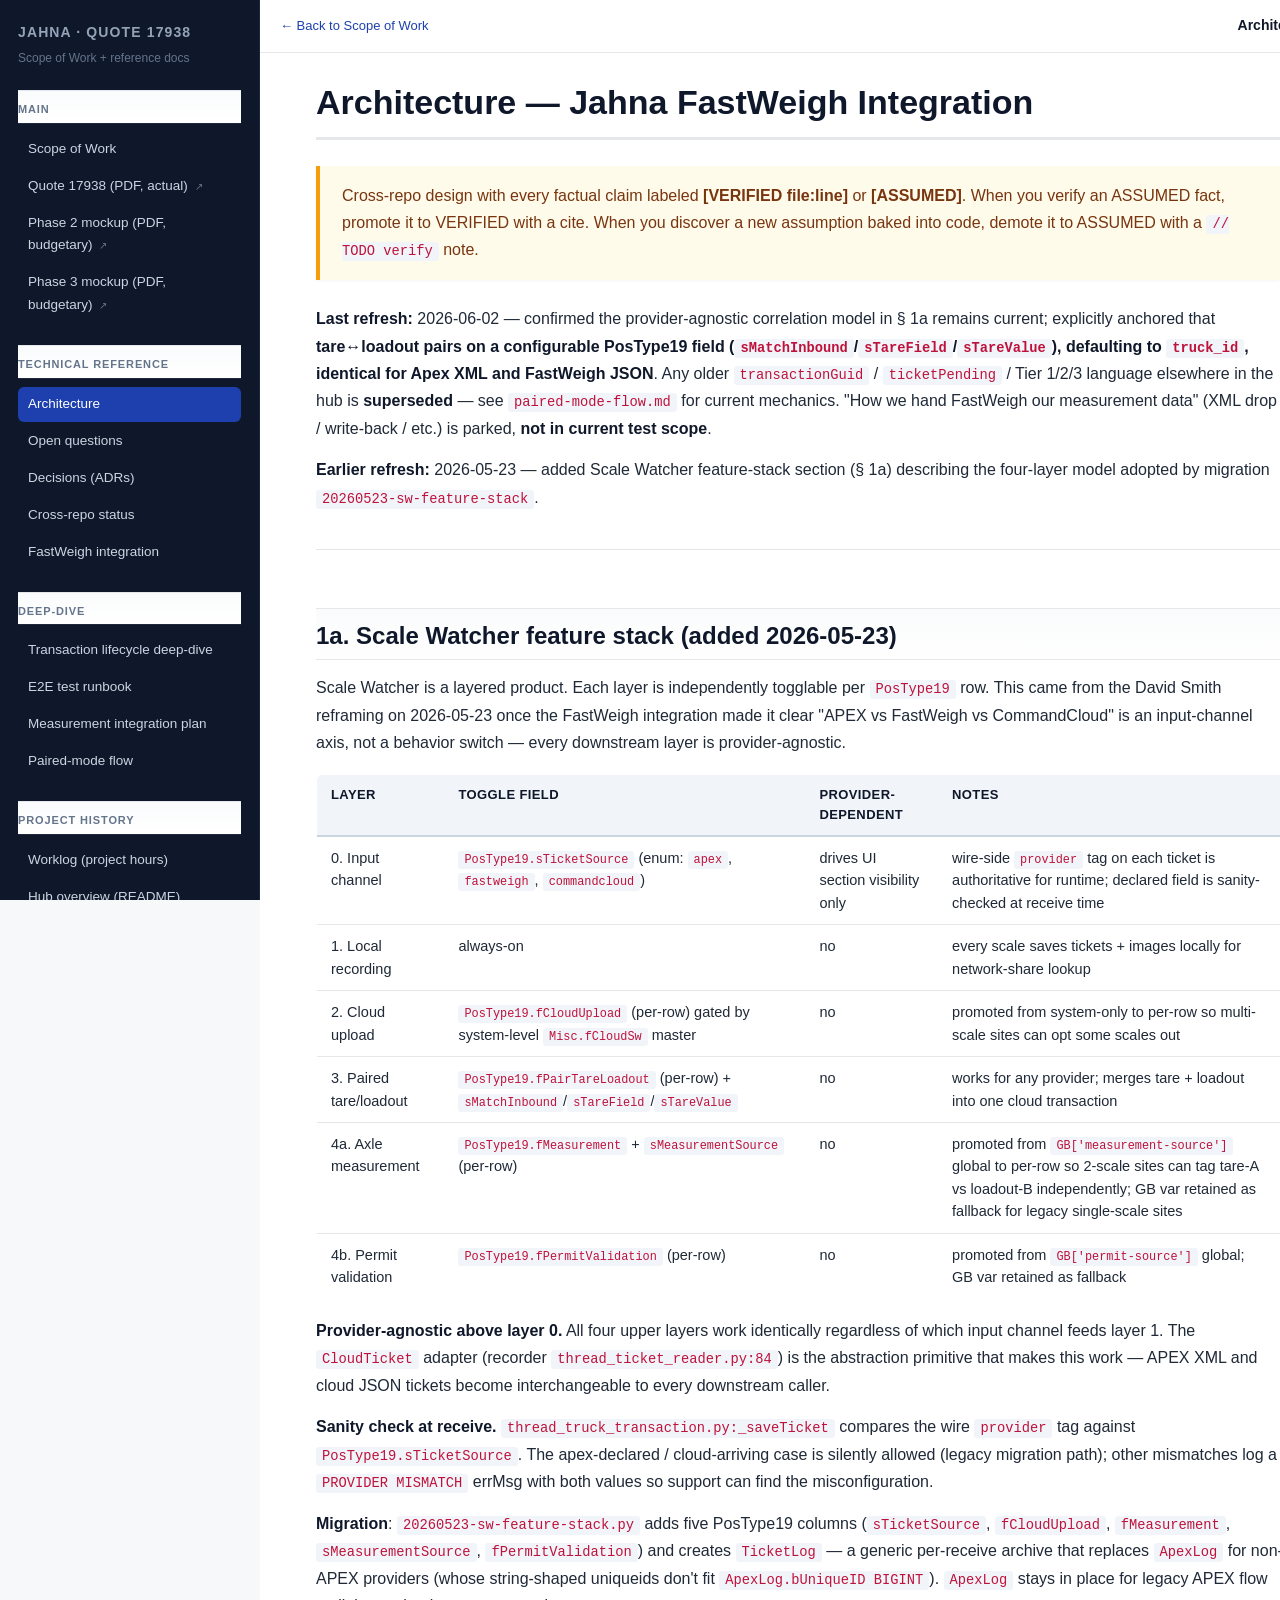
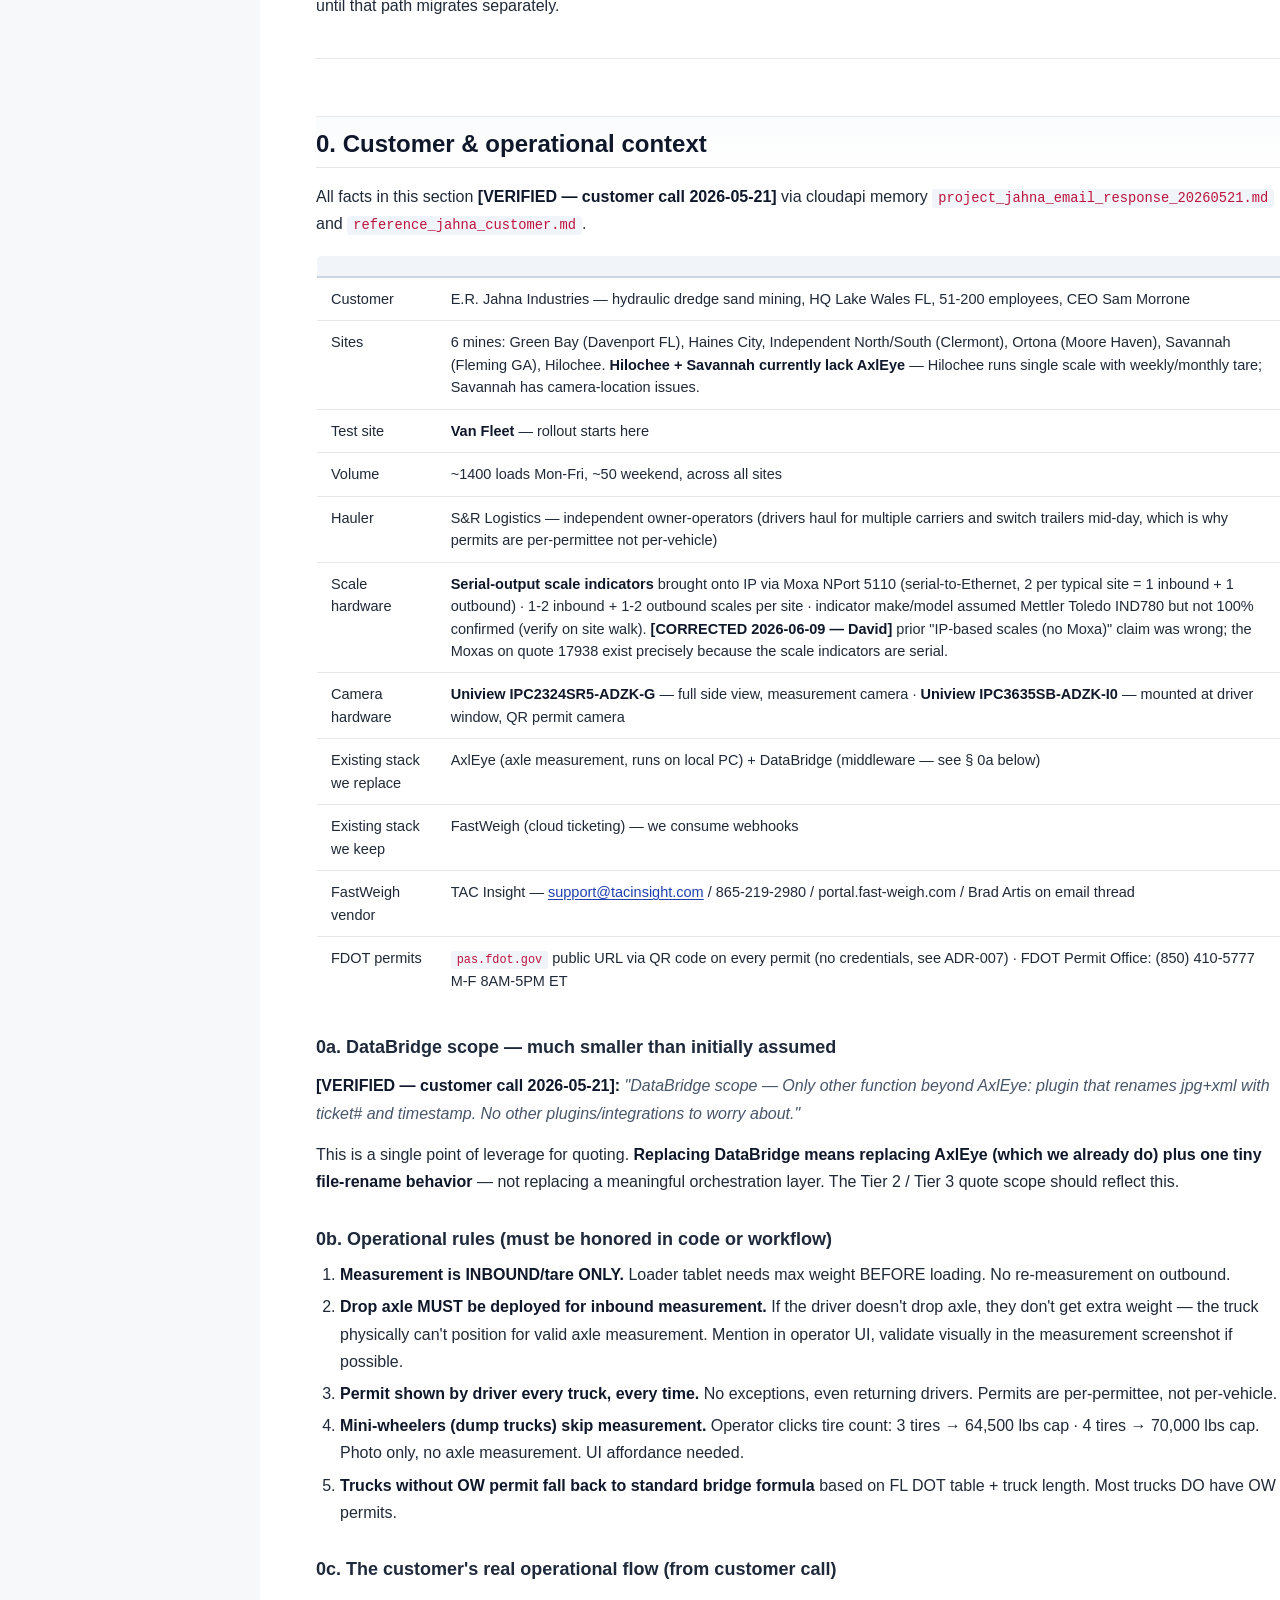
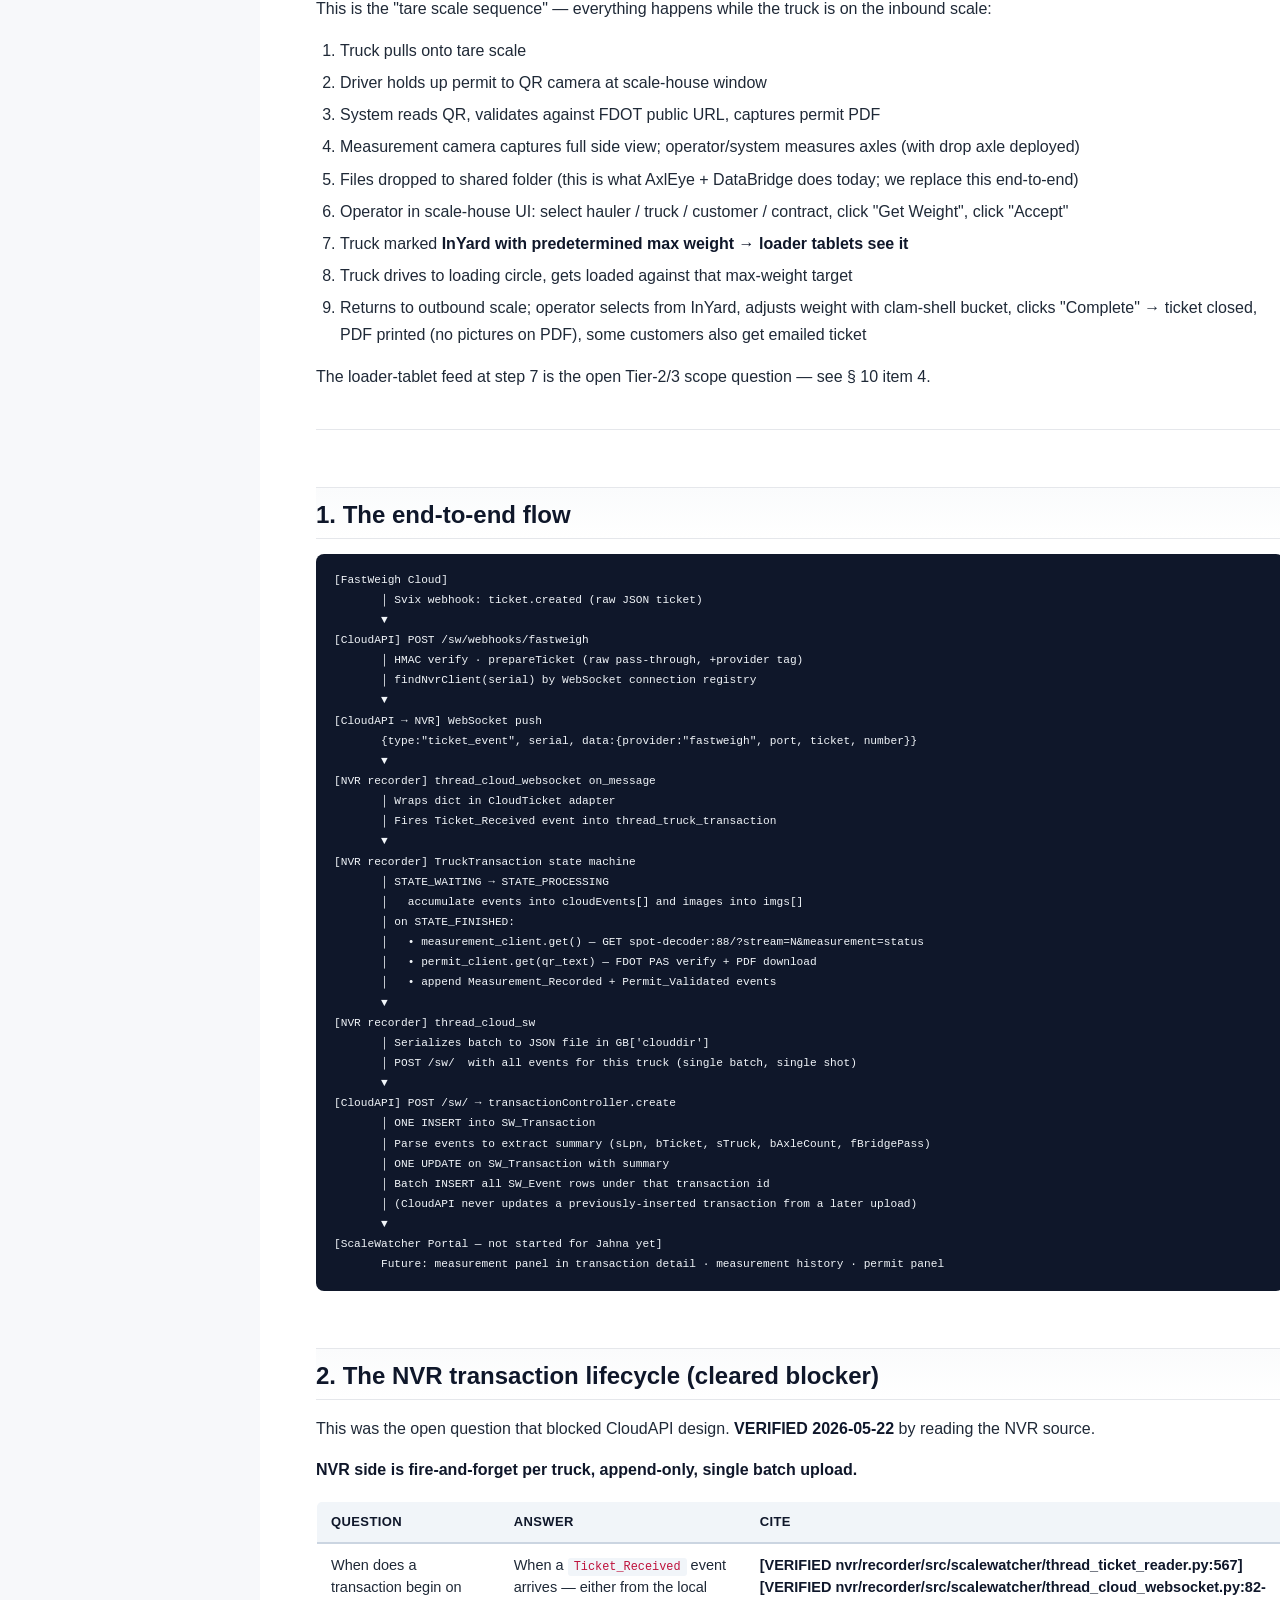
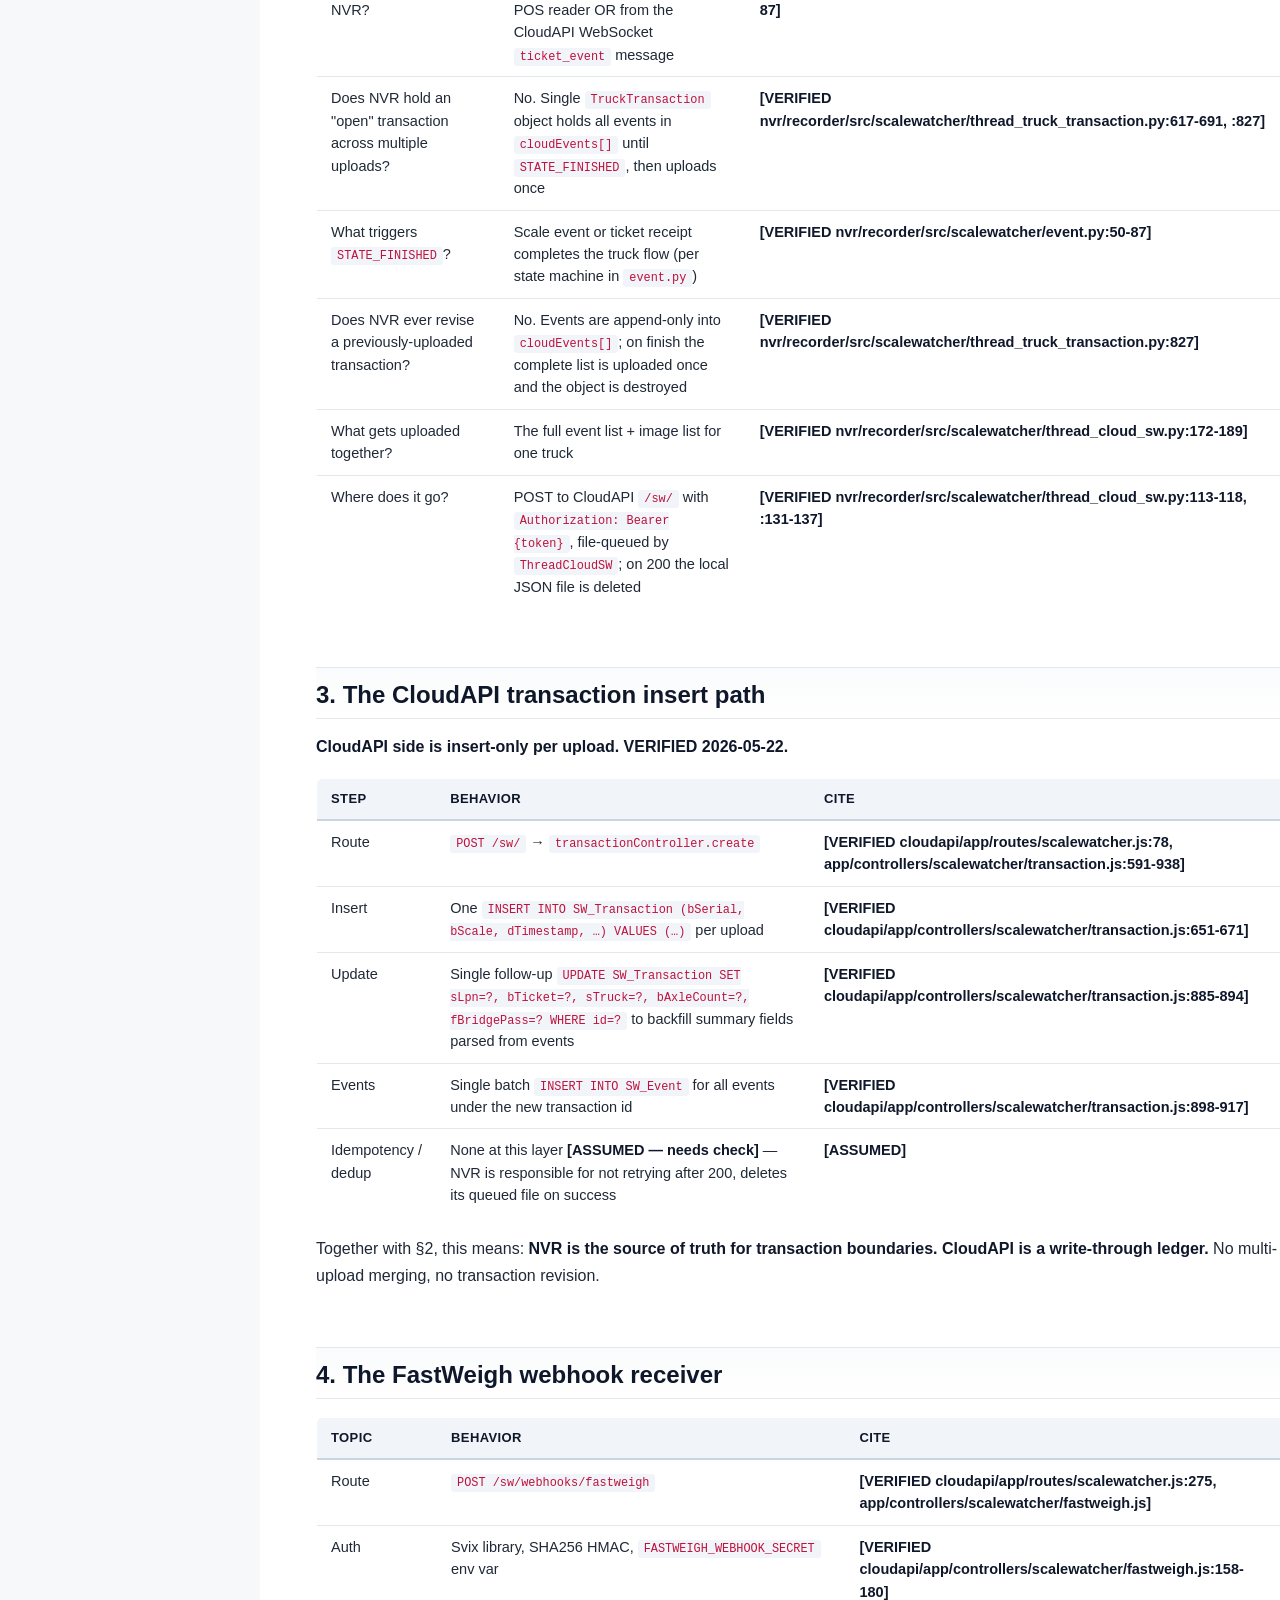
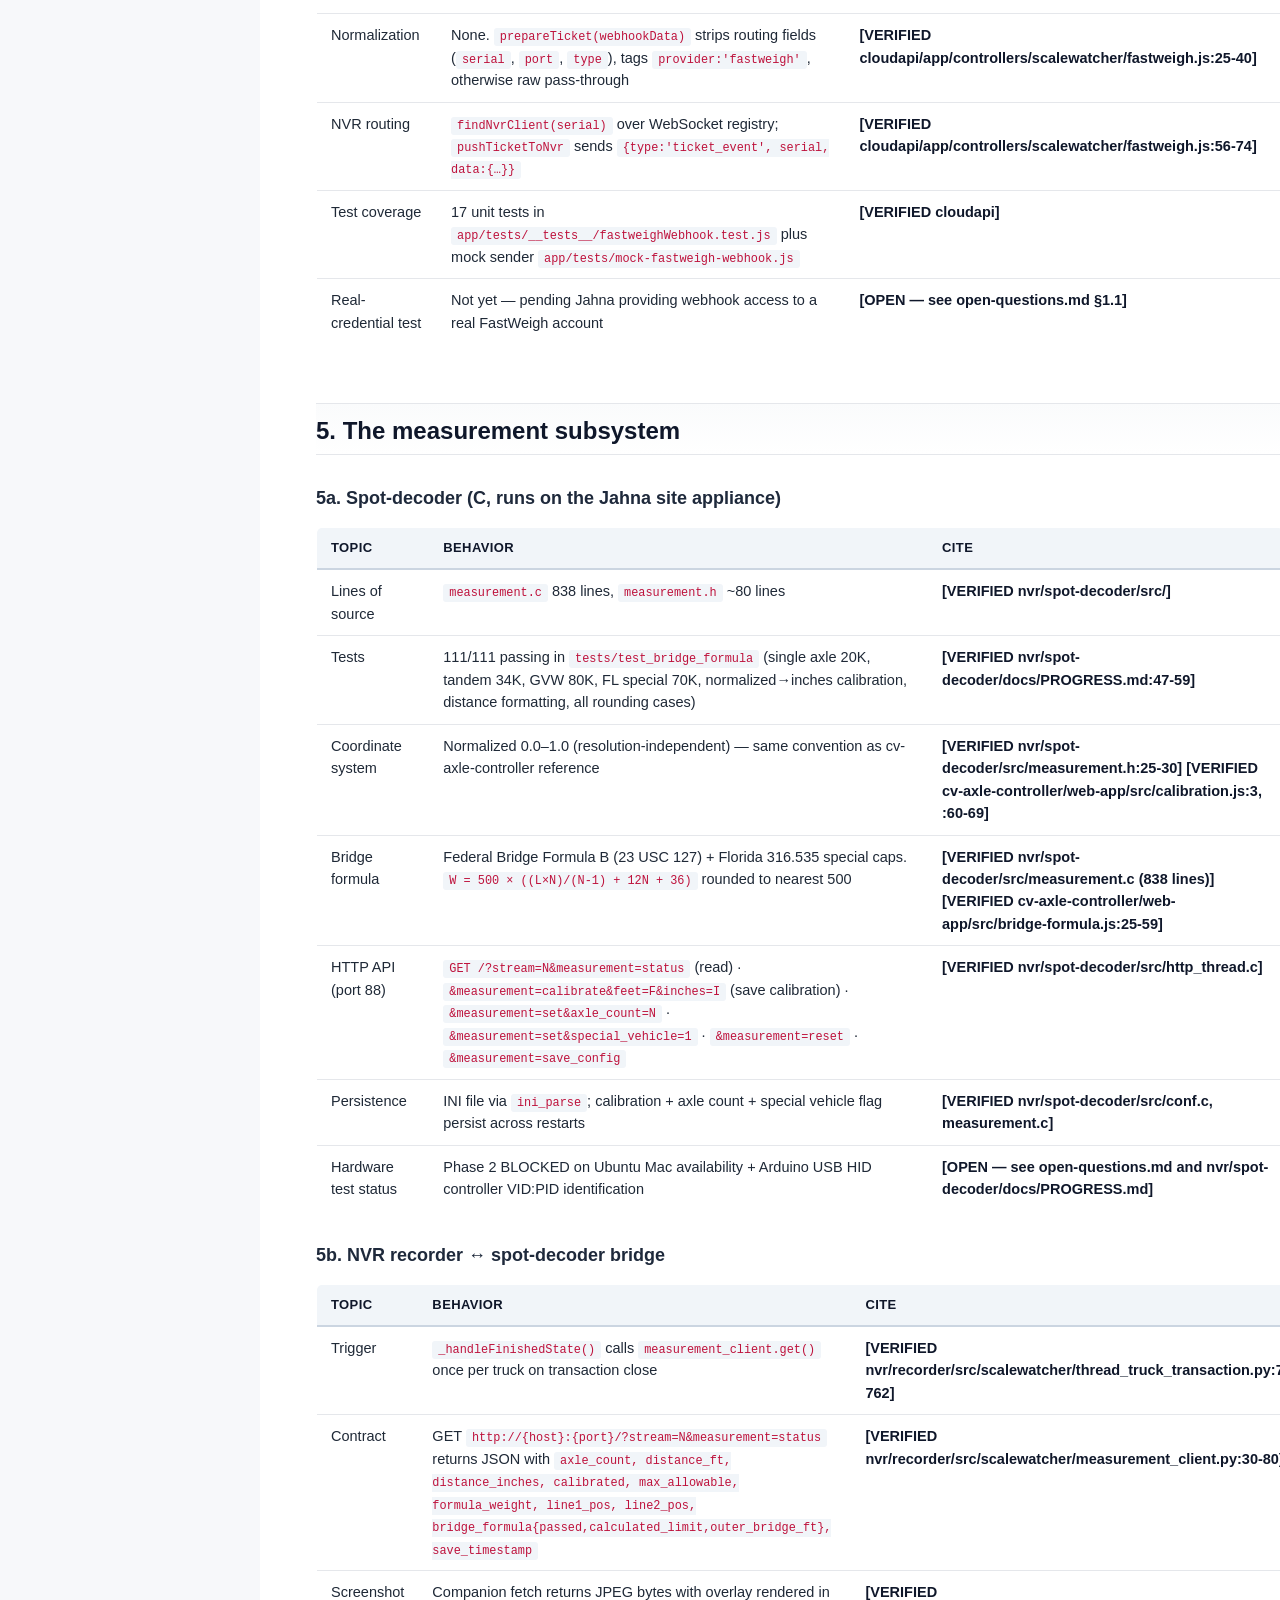
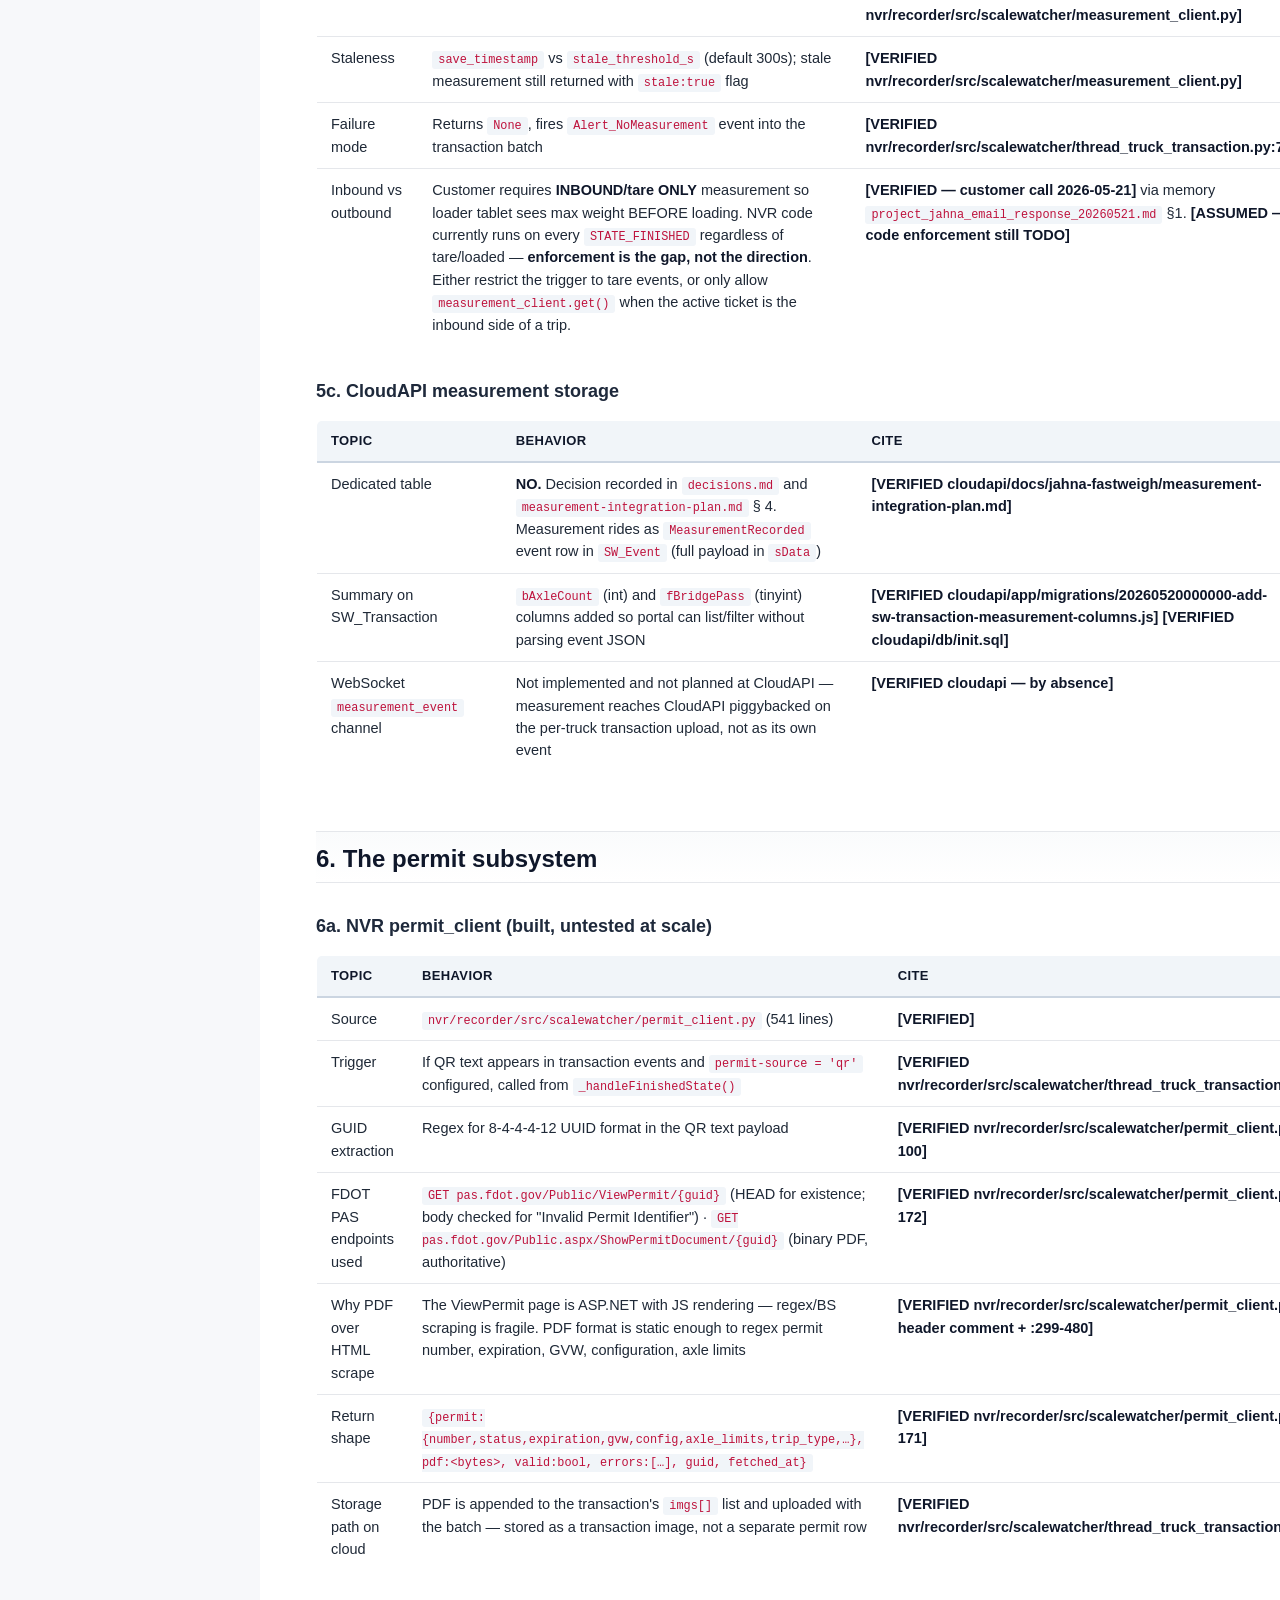
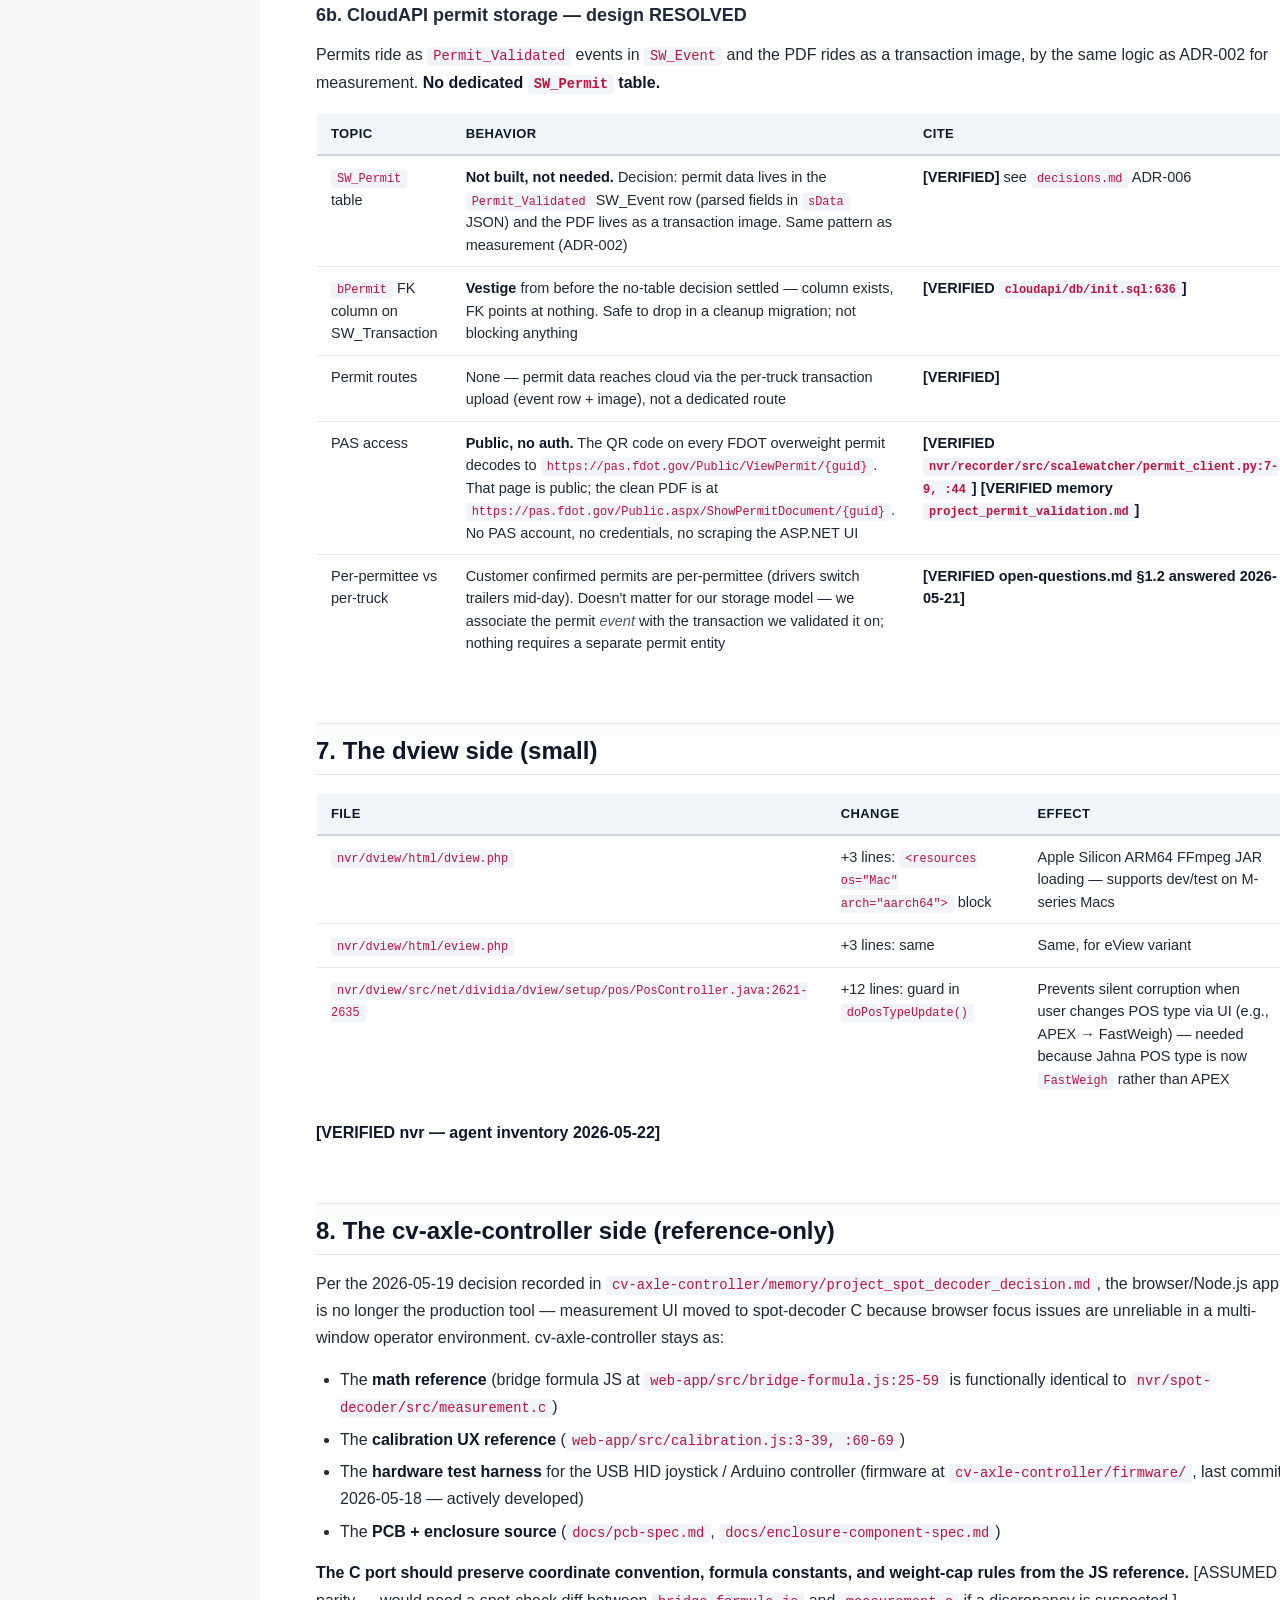
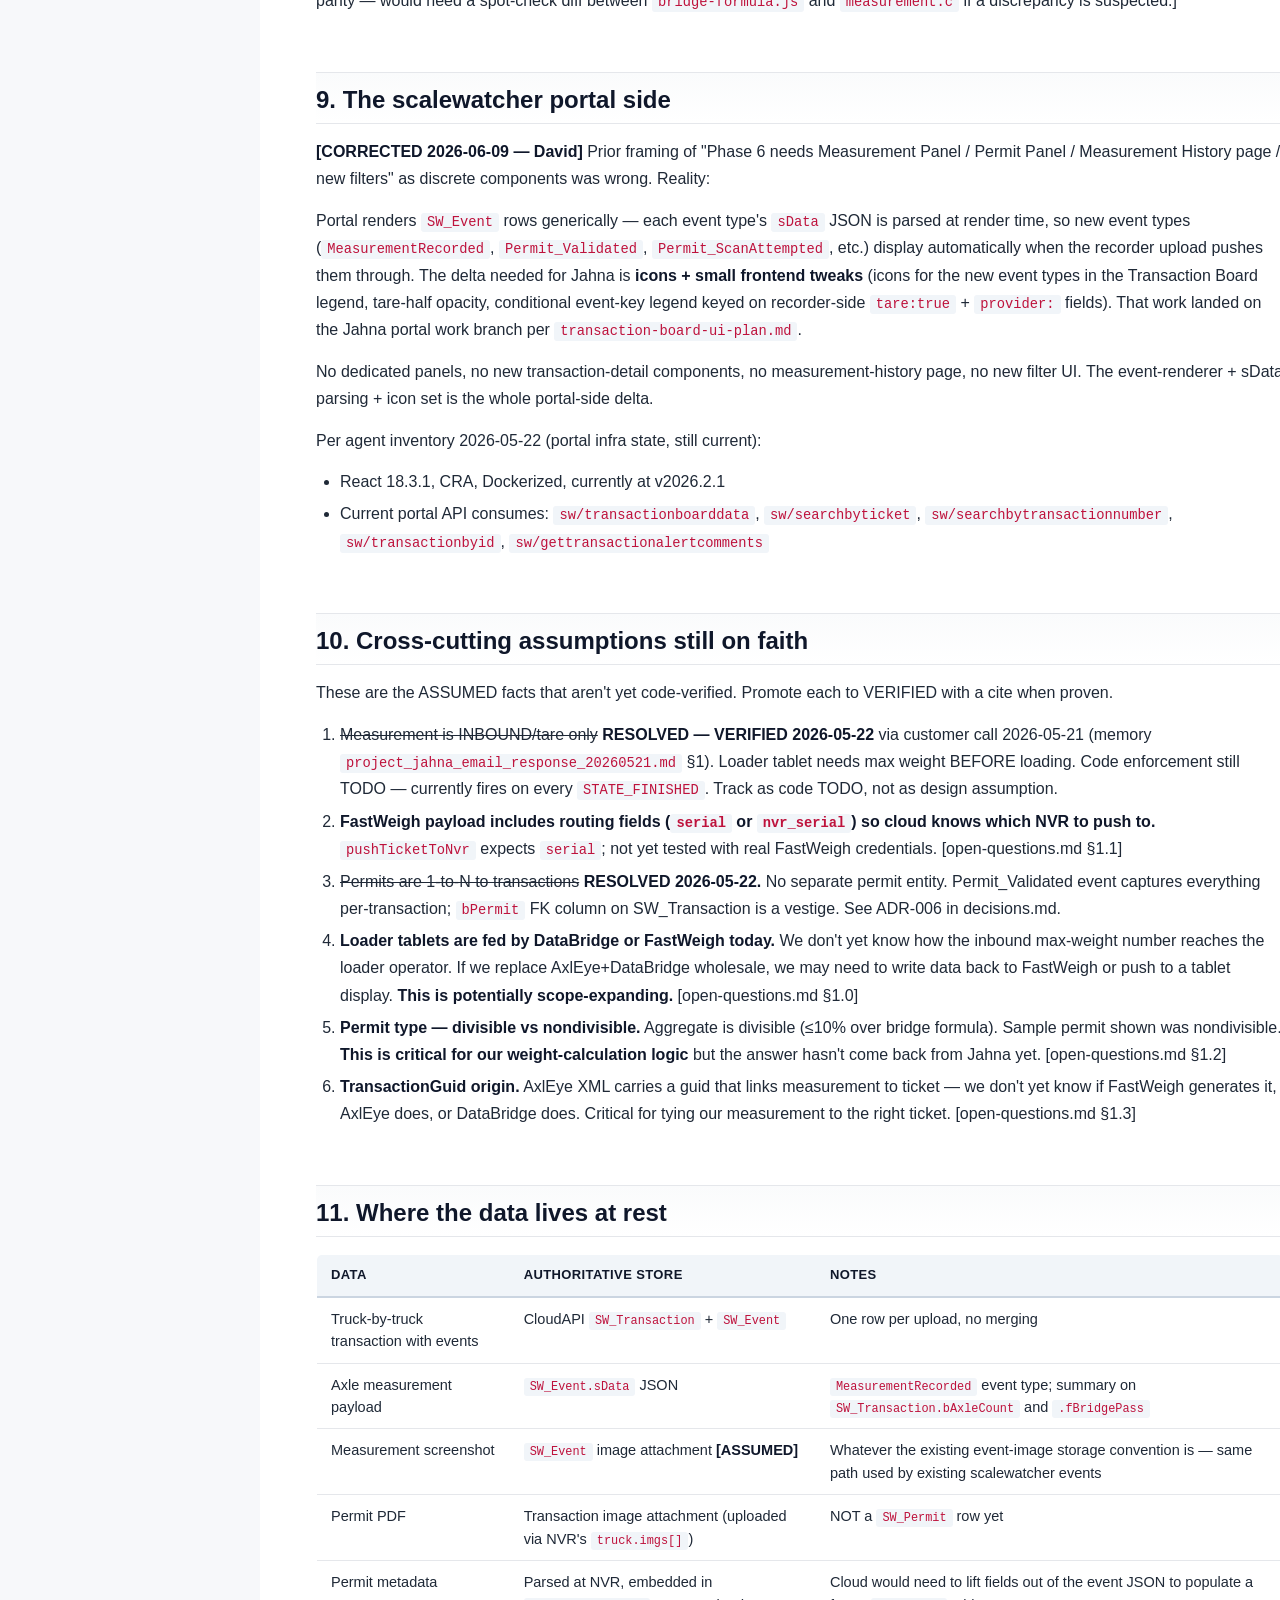
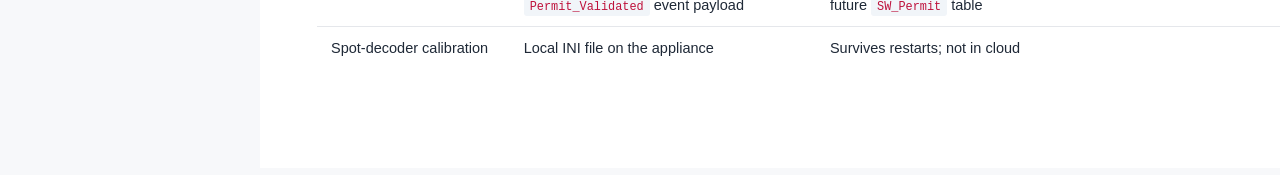
==== commit 071cbb7f: "Add Phase 2 + Phase 3 PDF mockups; plain-English the corpus jargon" ====
--- a/docs/architecture.html
+++ b/docs/architecture.html
@@ -14,7 +14,9 @@
 <p class="subtitle">Scope of Work + reference docs</p>
 <h2>Main</h2>
 <a href="index.html">Scope of Work</a>
-<a href="quote-17938.pdf" target="_blank" class="external">Quote 17938 (PDF)</a>
+<a href="quote-17938.pdf" target="_blank" class="external">Quote 17938 (PDF, actual)</a>
+<a href="quote-mocks/phase2.pdf" target="_blank" class="external">Phase 2 mockup (PDF, budgetary)</a>
+<a href="quote-mocks/phase3.pdf" target="_blank" class="external">Phase 3 mockup (PDF, budgetary)</a>
 <h2>Technical reference</h2>
 <a href="docs/architecture.html" class="active">Architecture</a>
 <a href="docs/open-questions.html">Open questions</a>
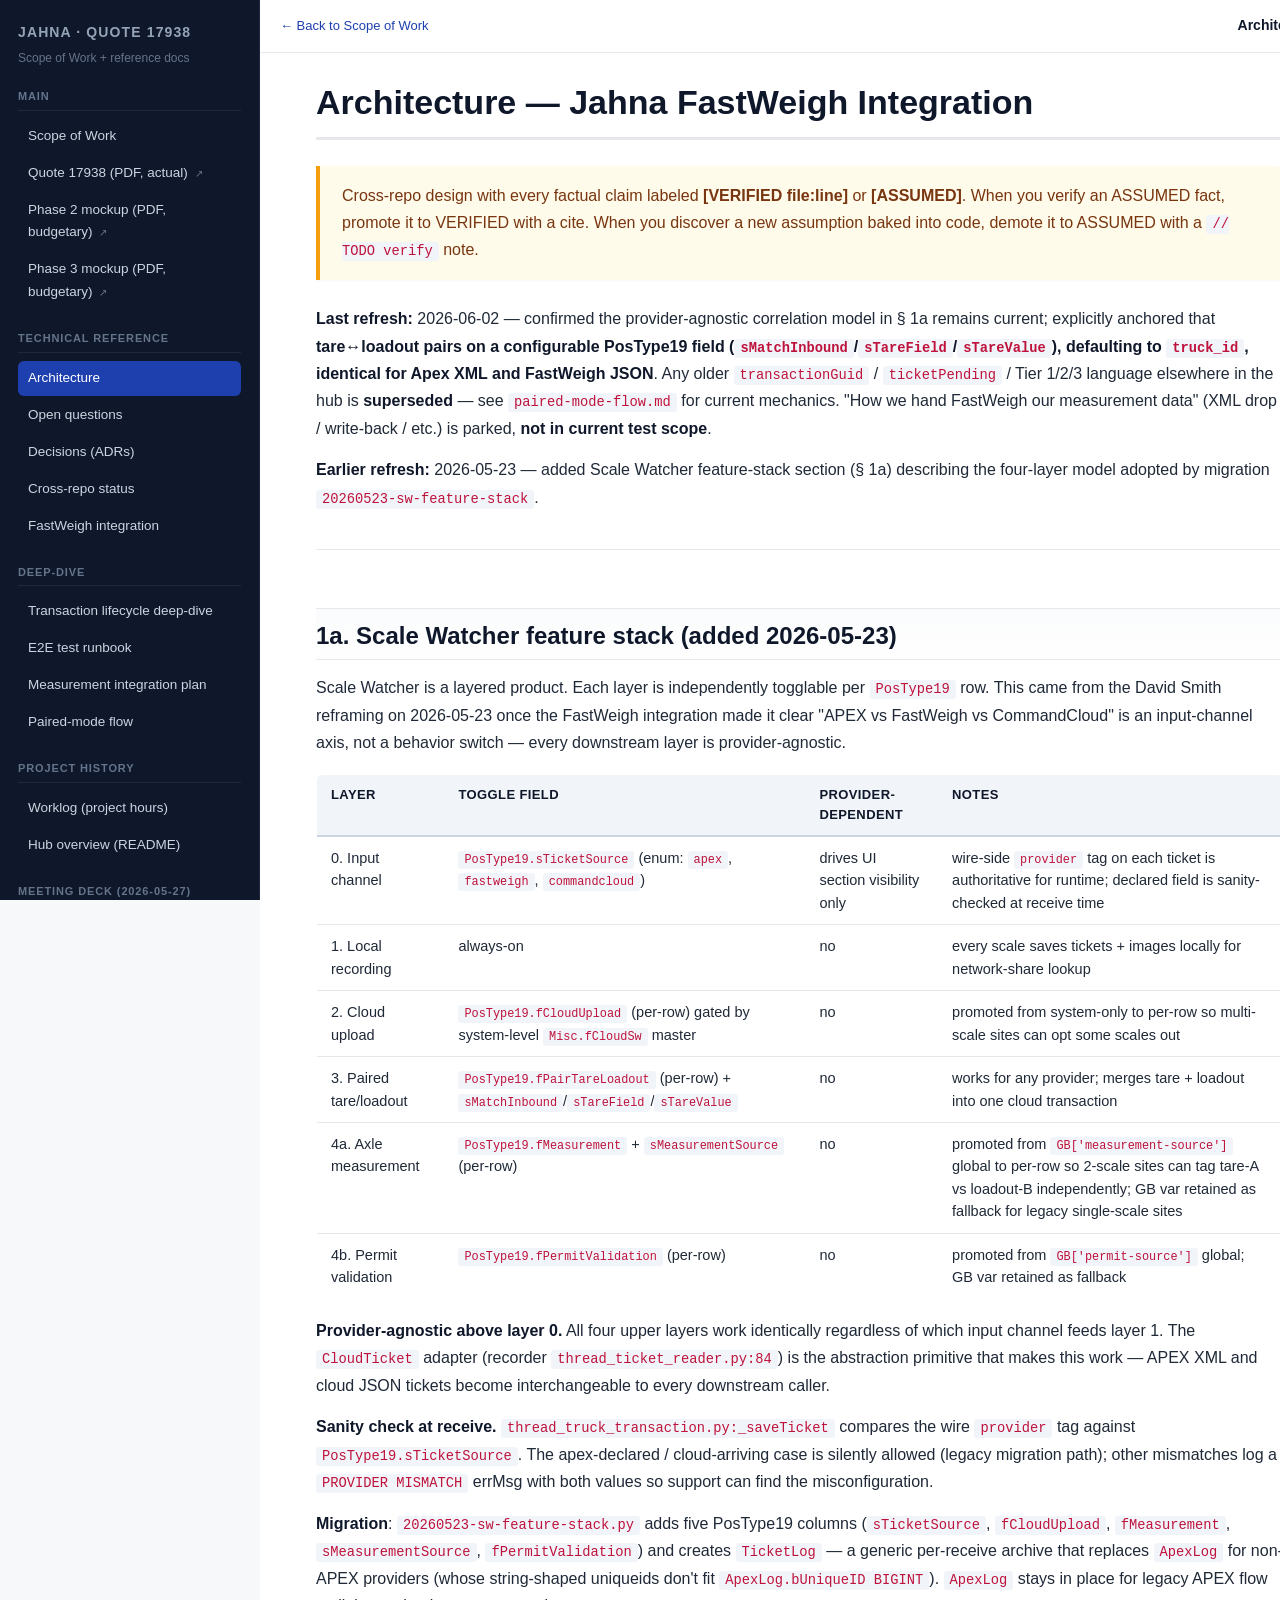
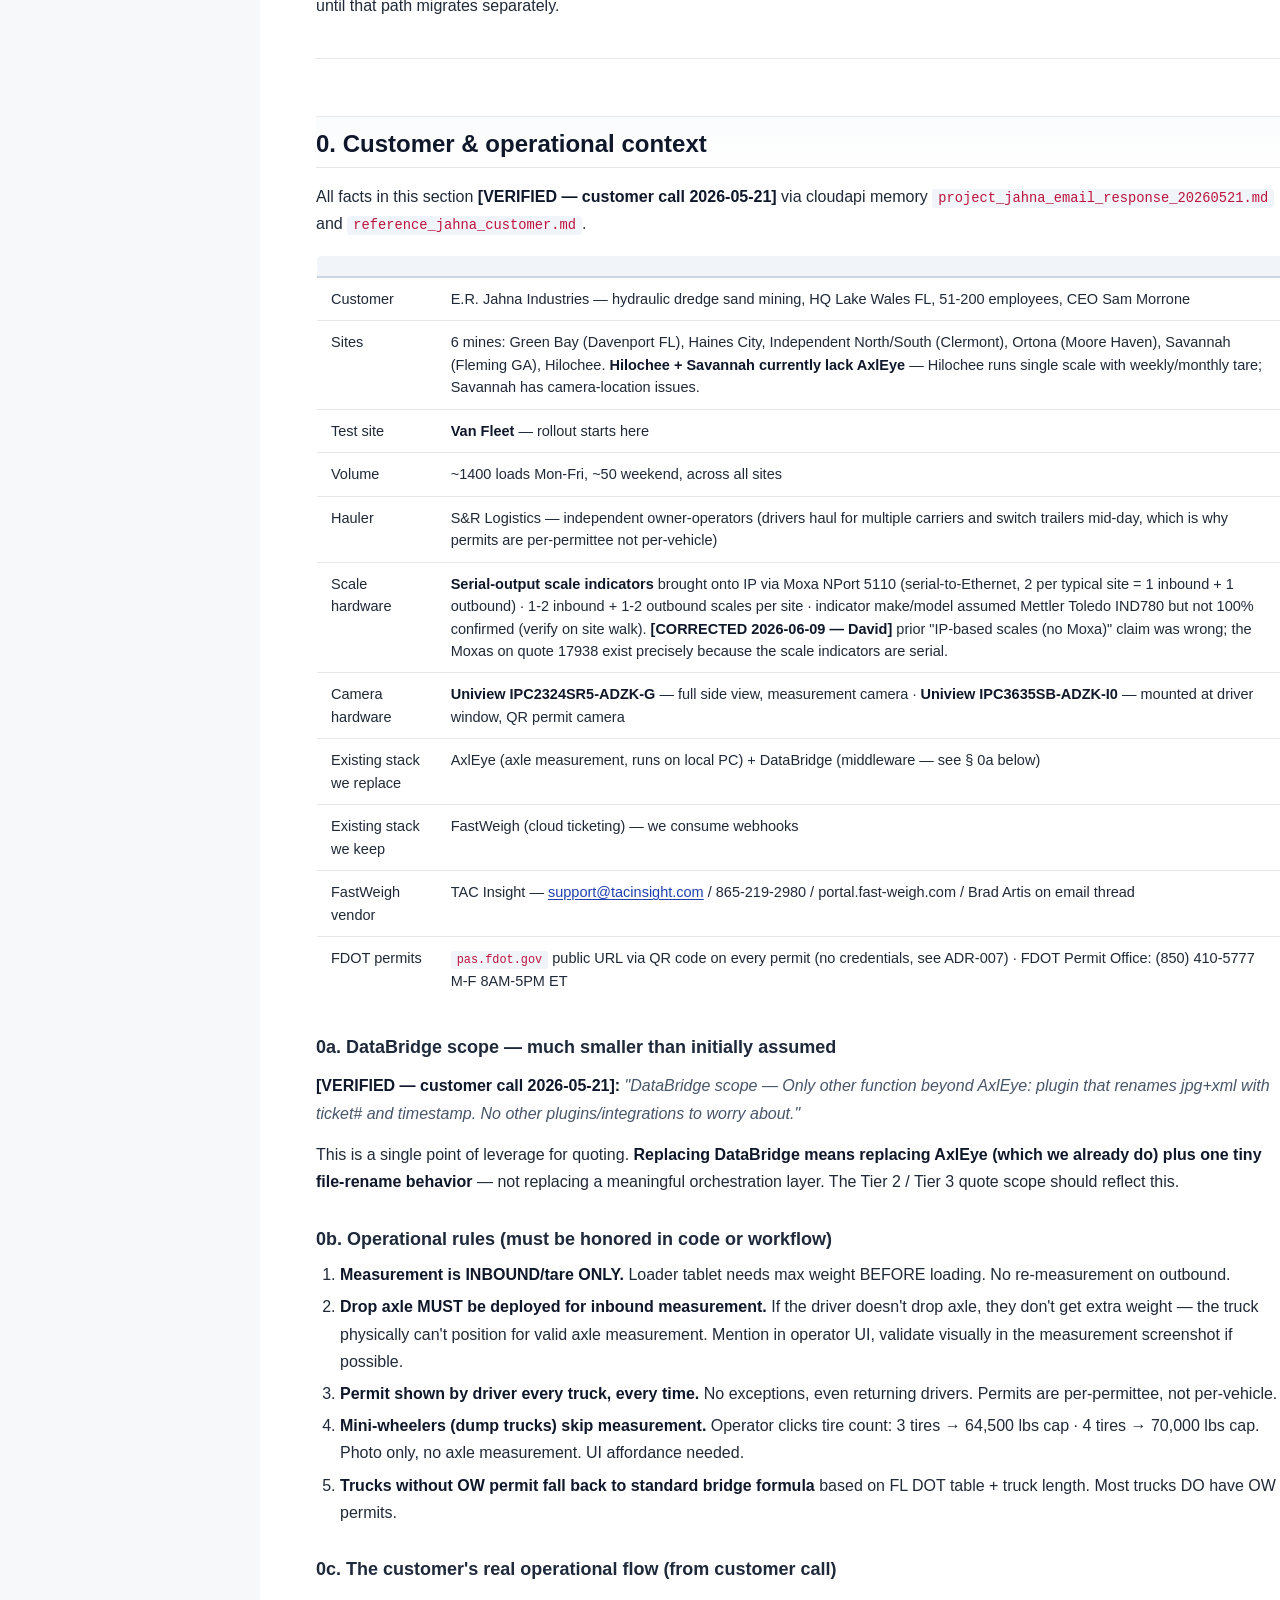
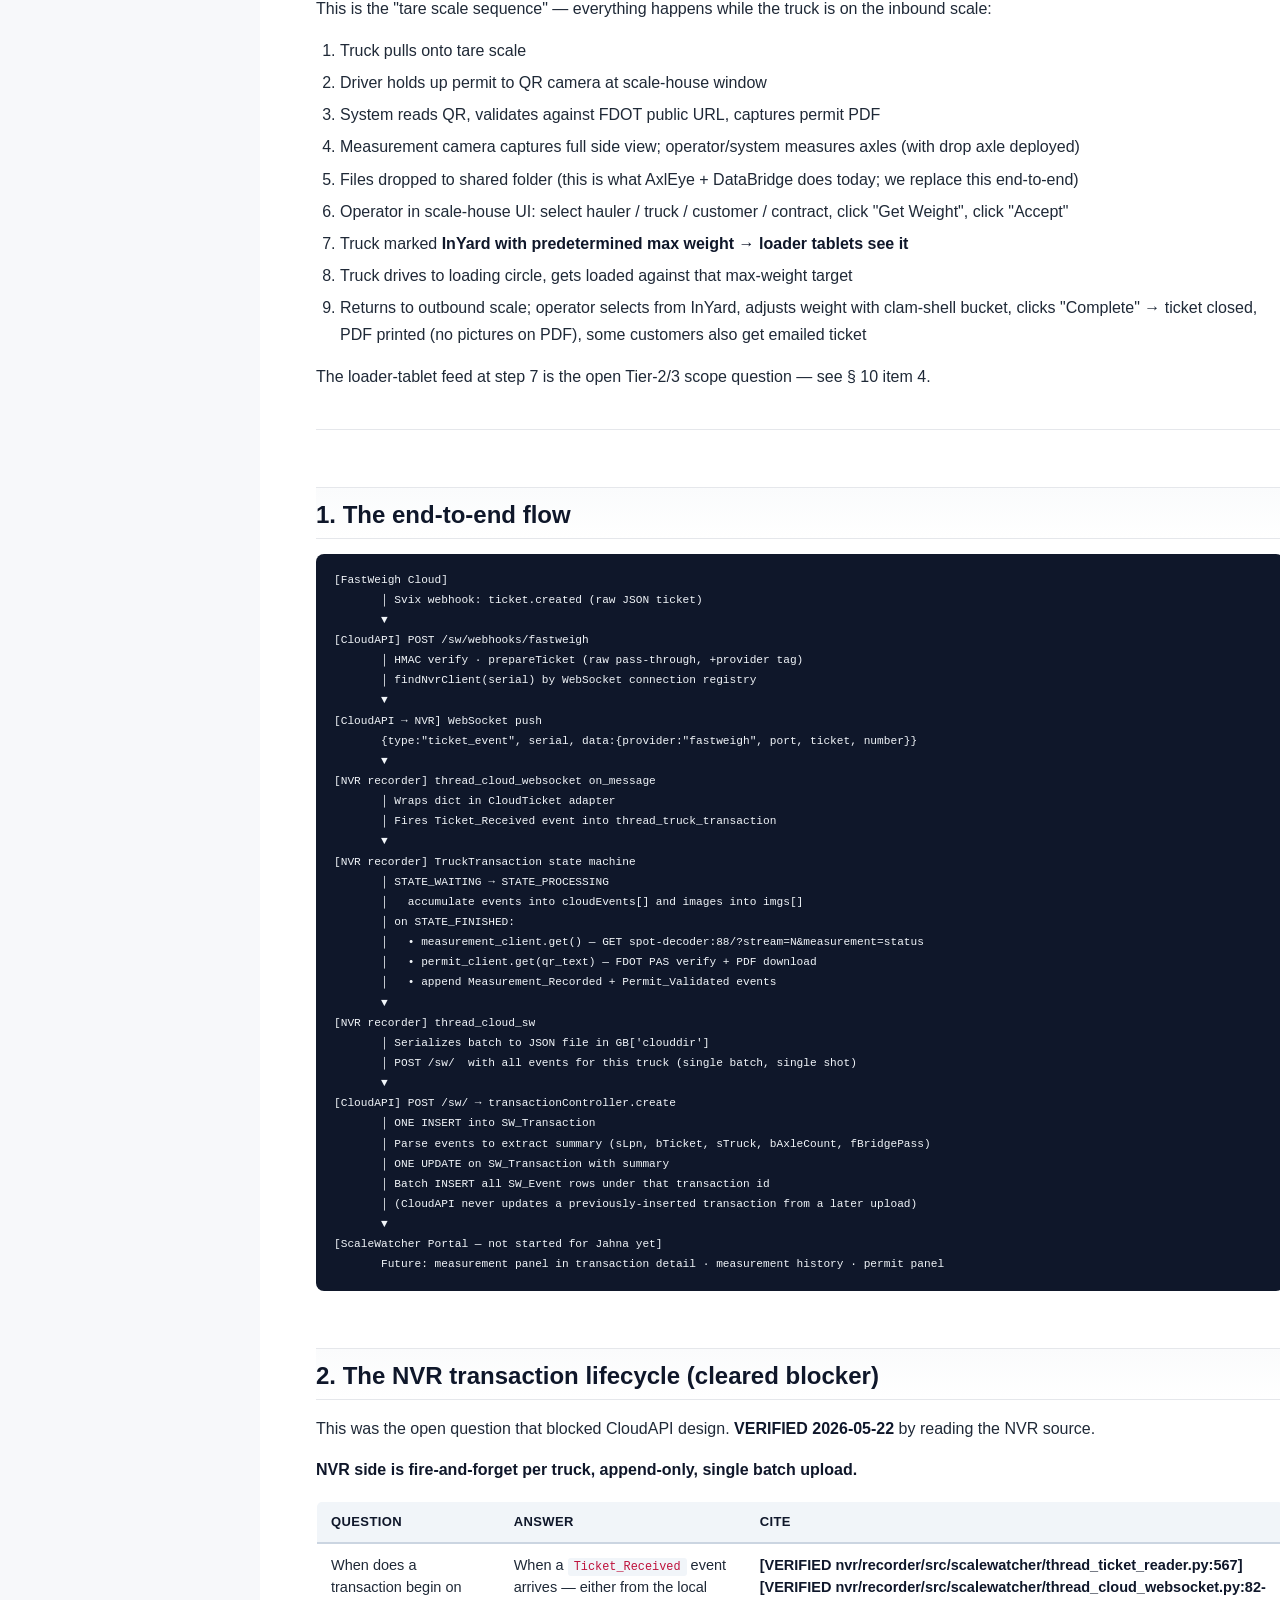
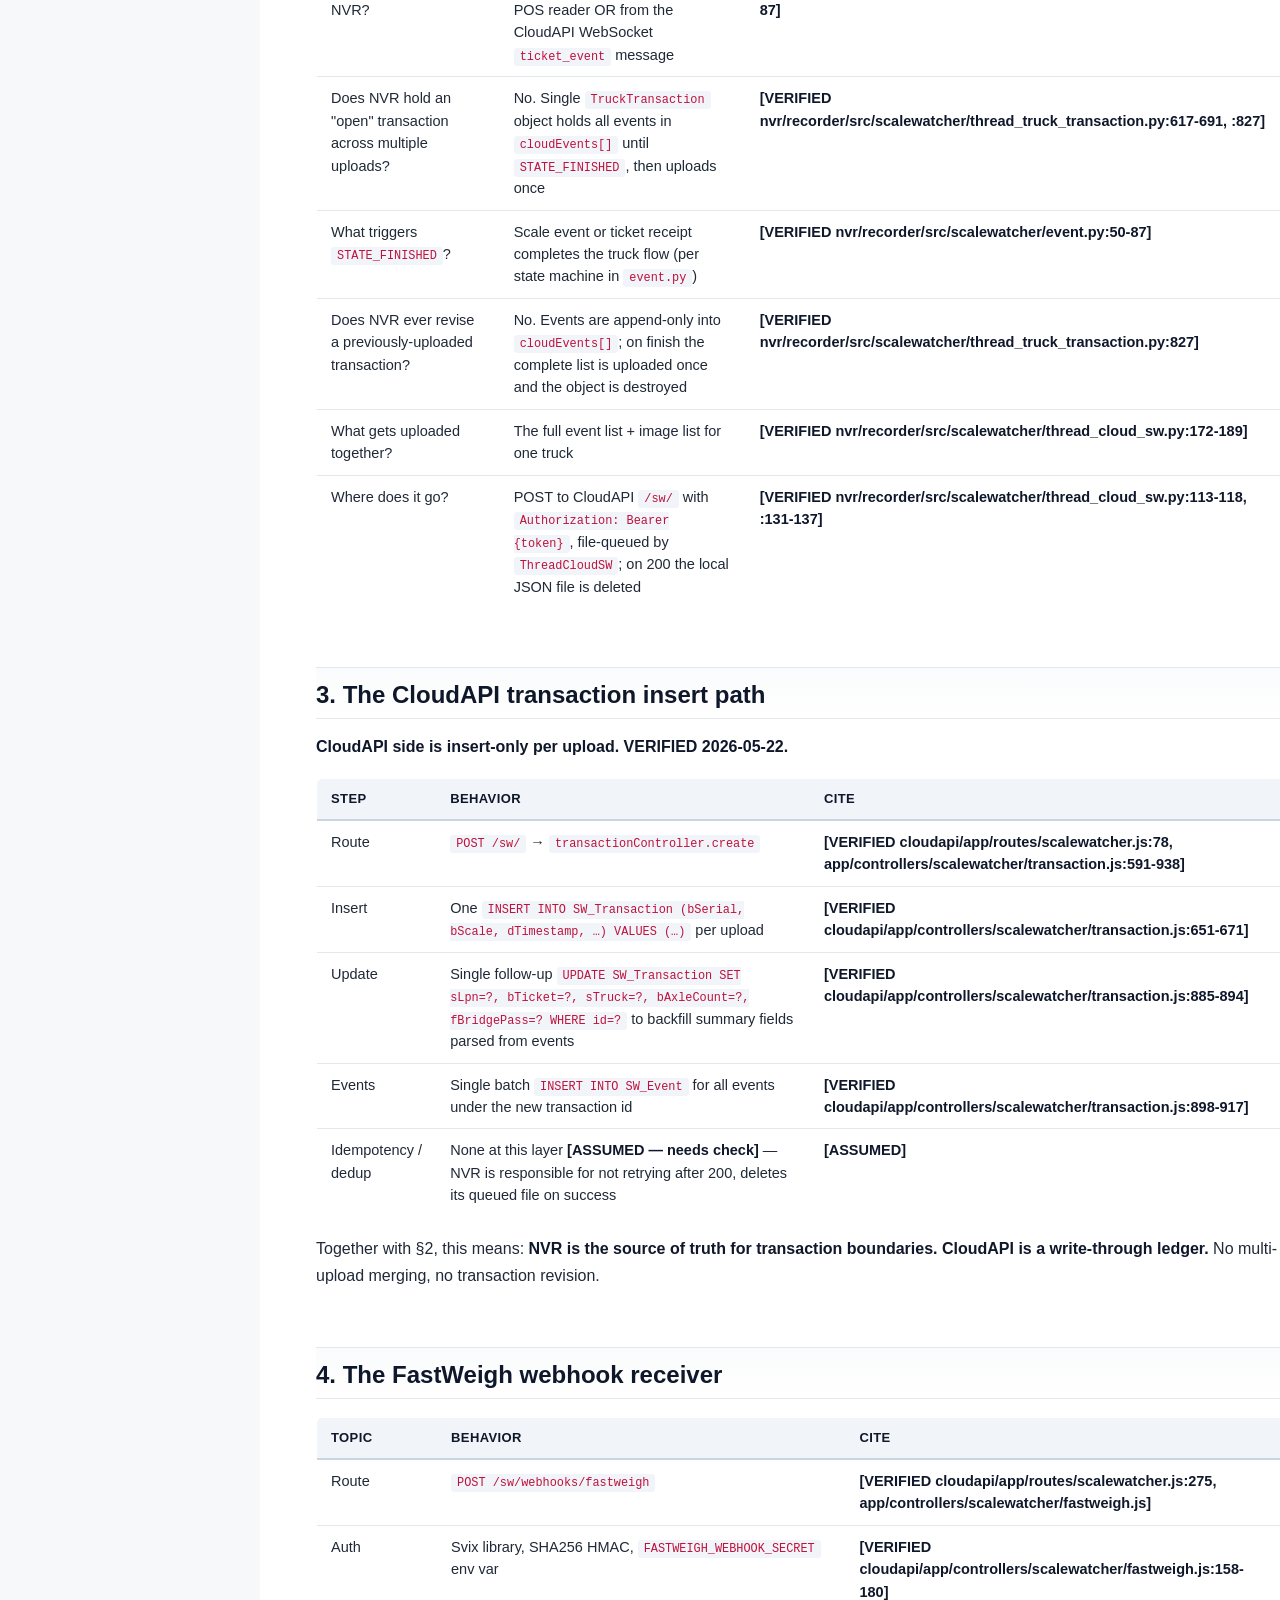
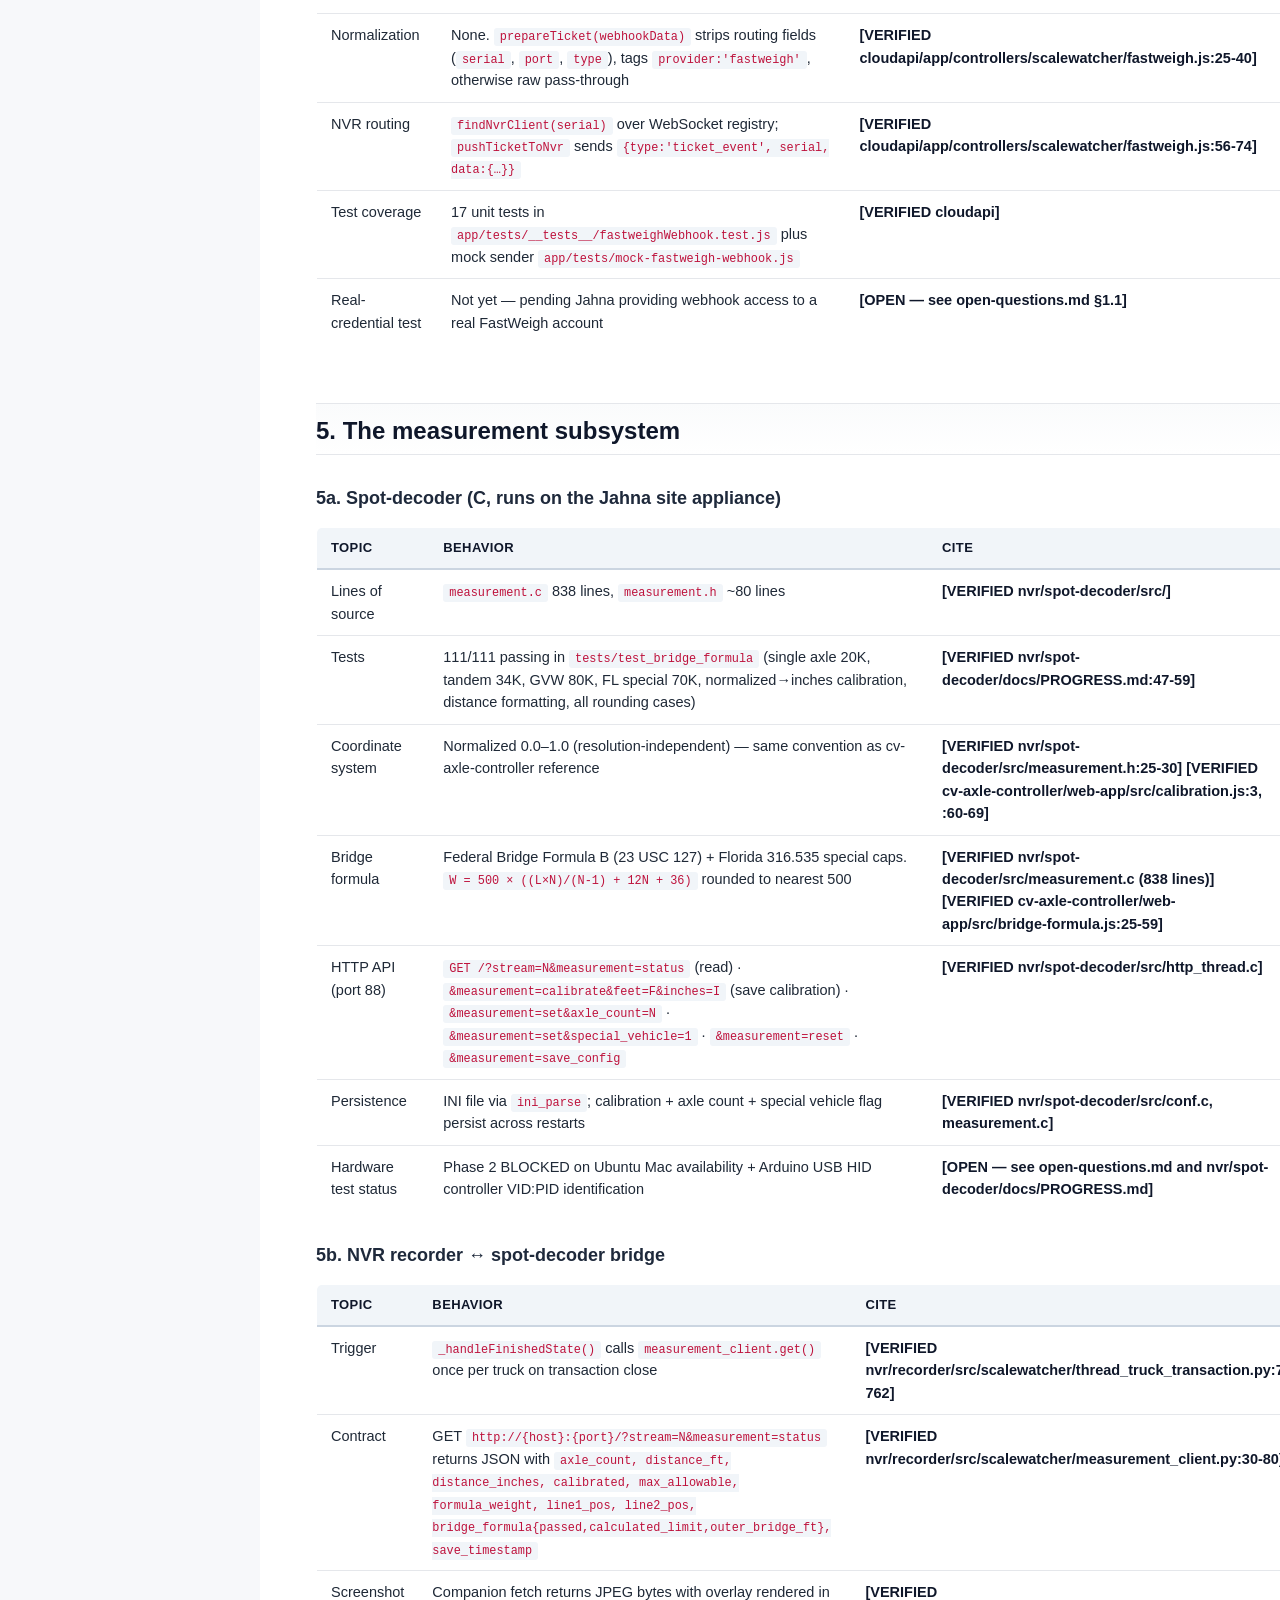
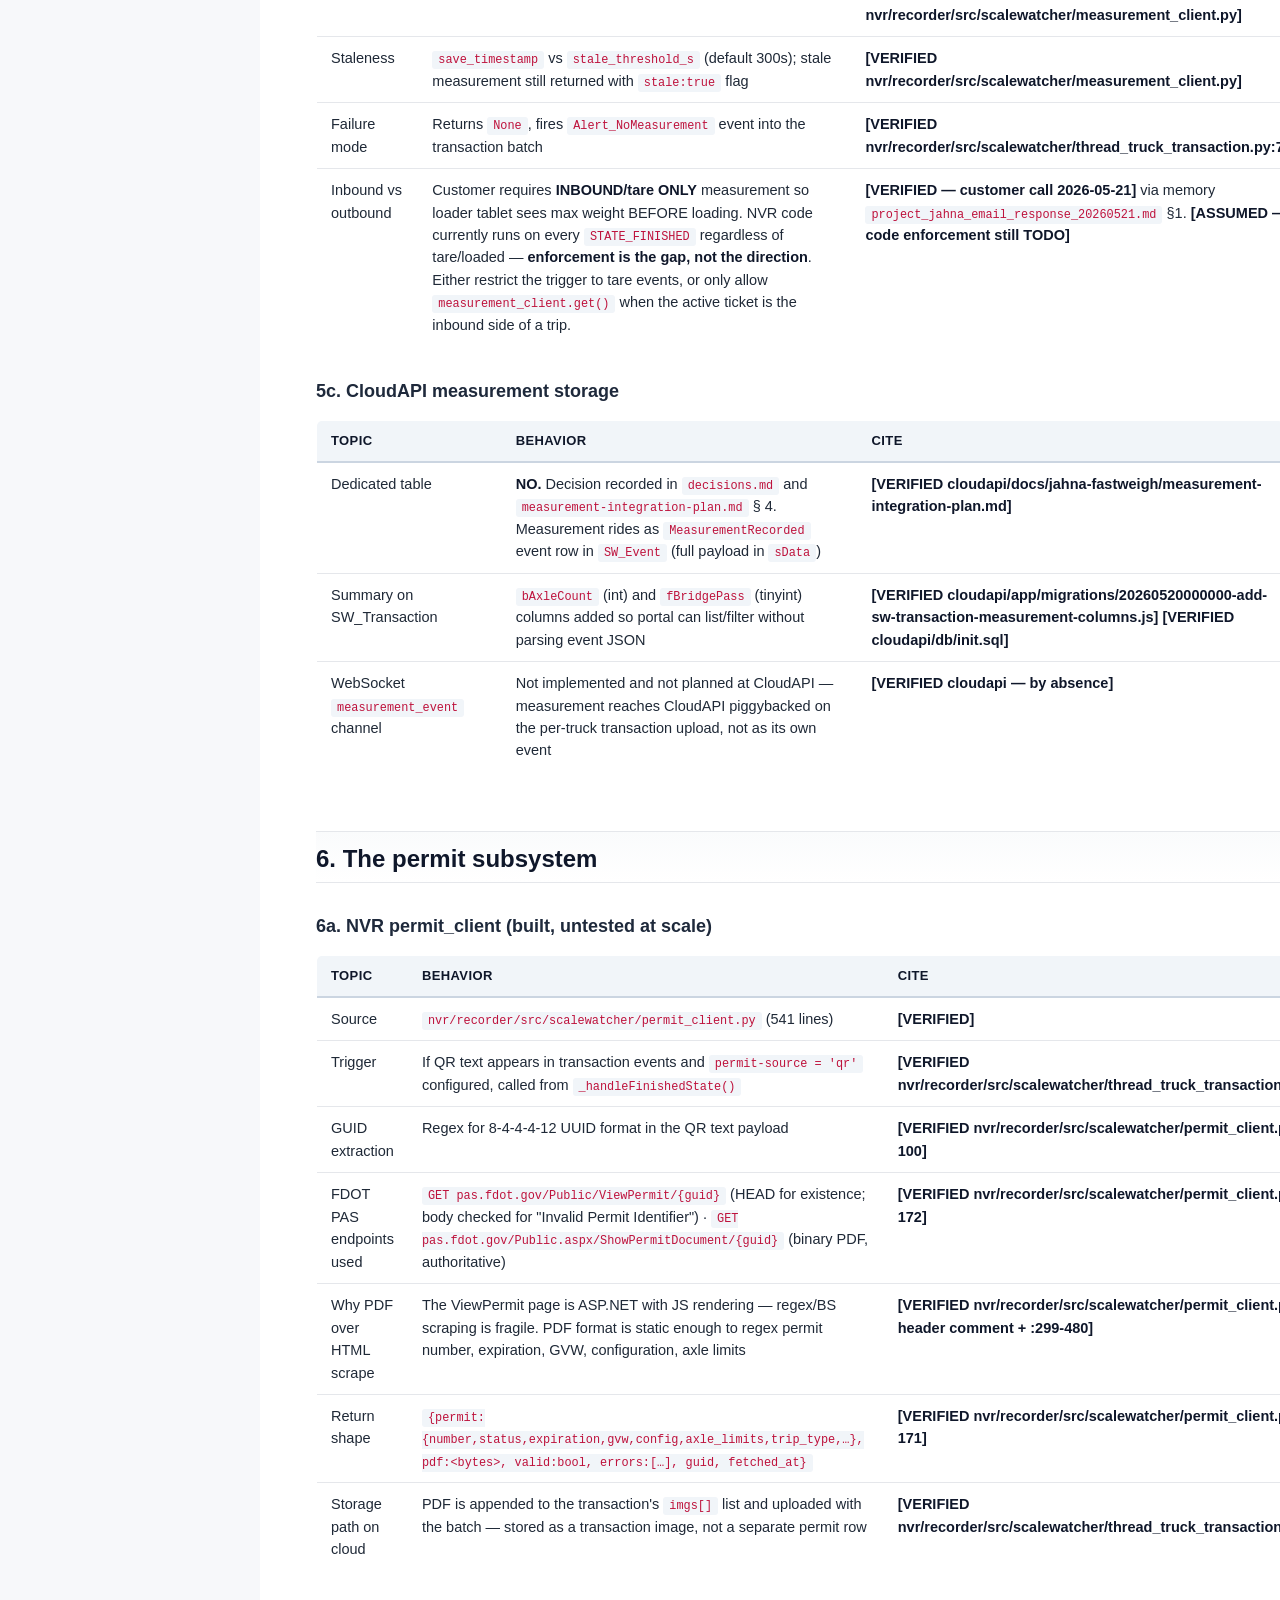
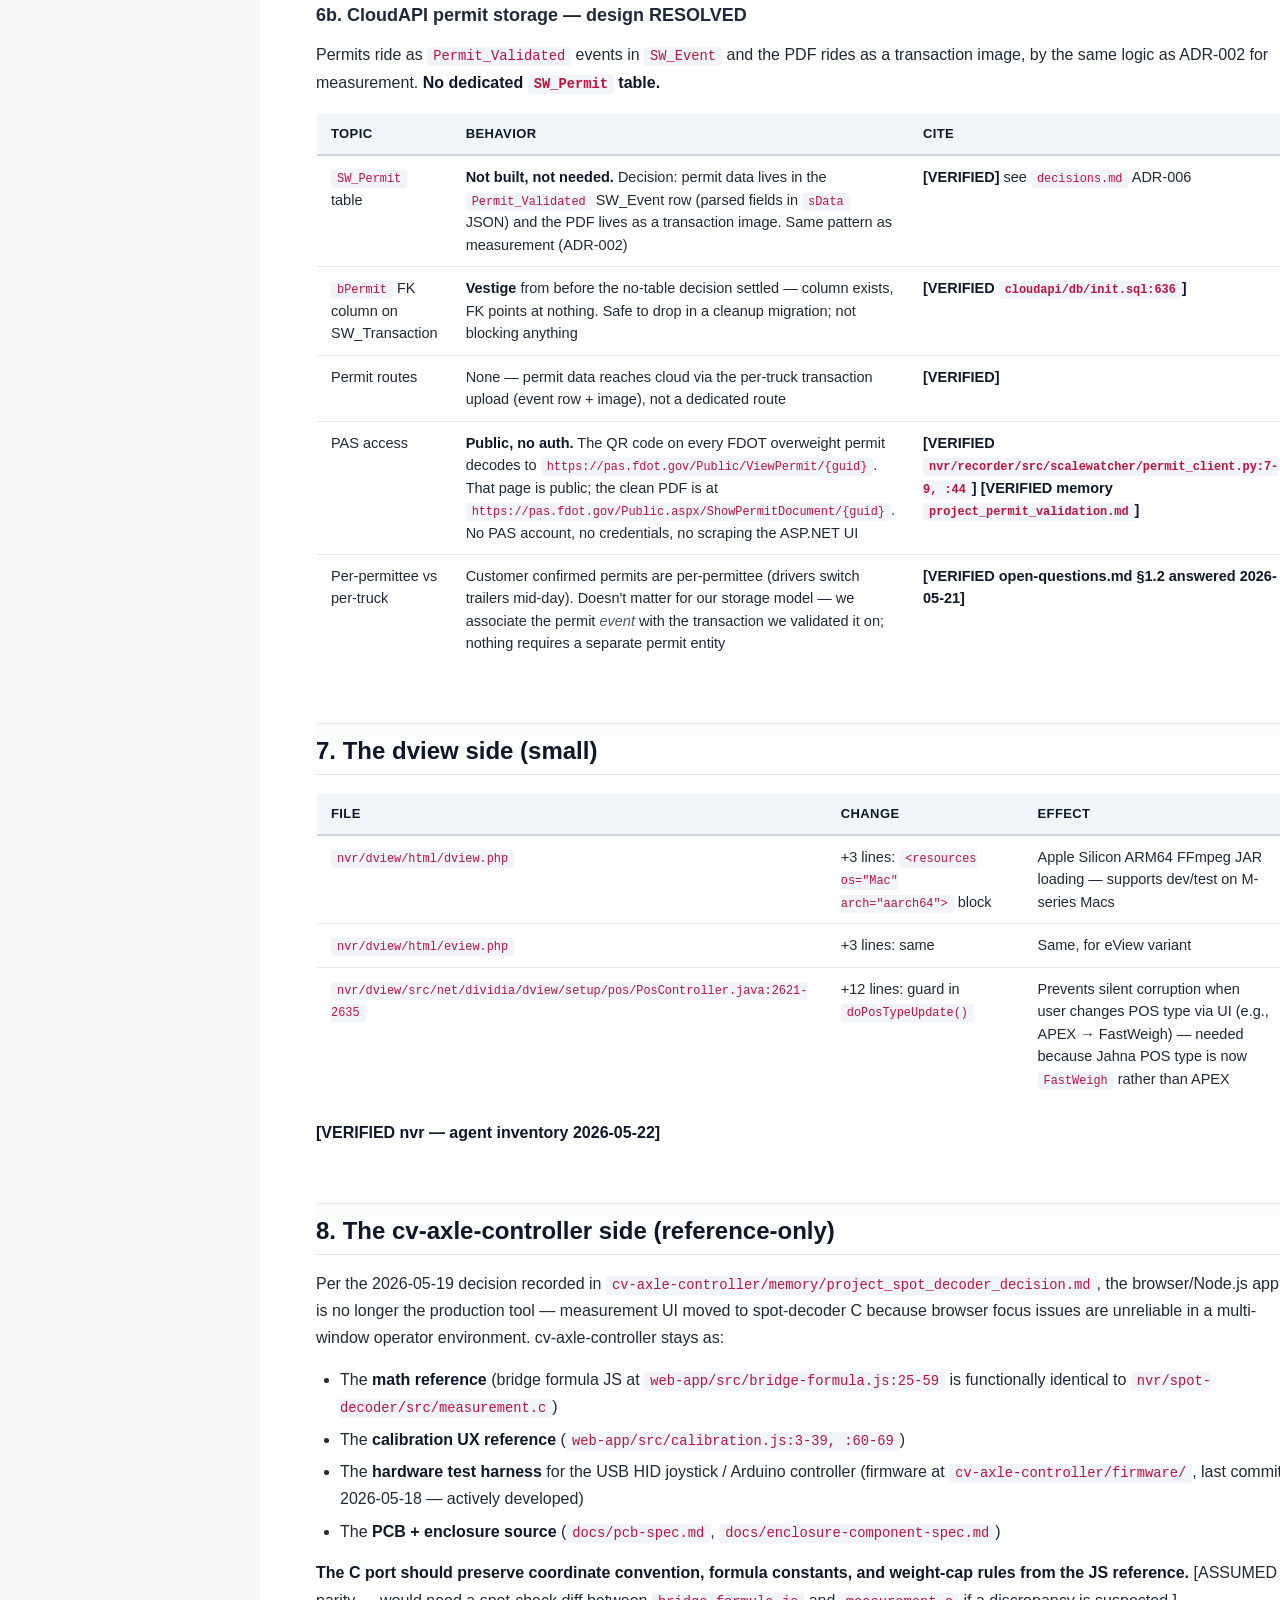
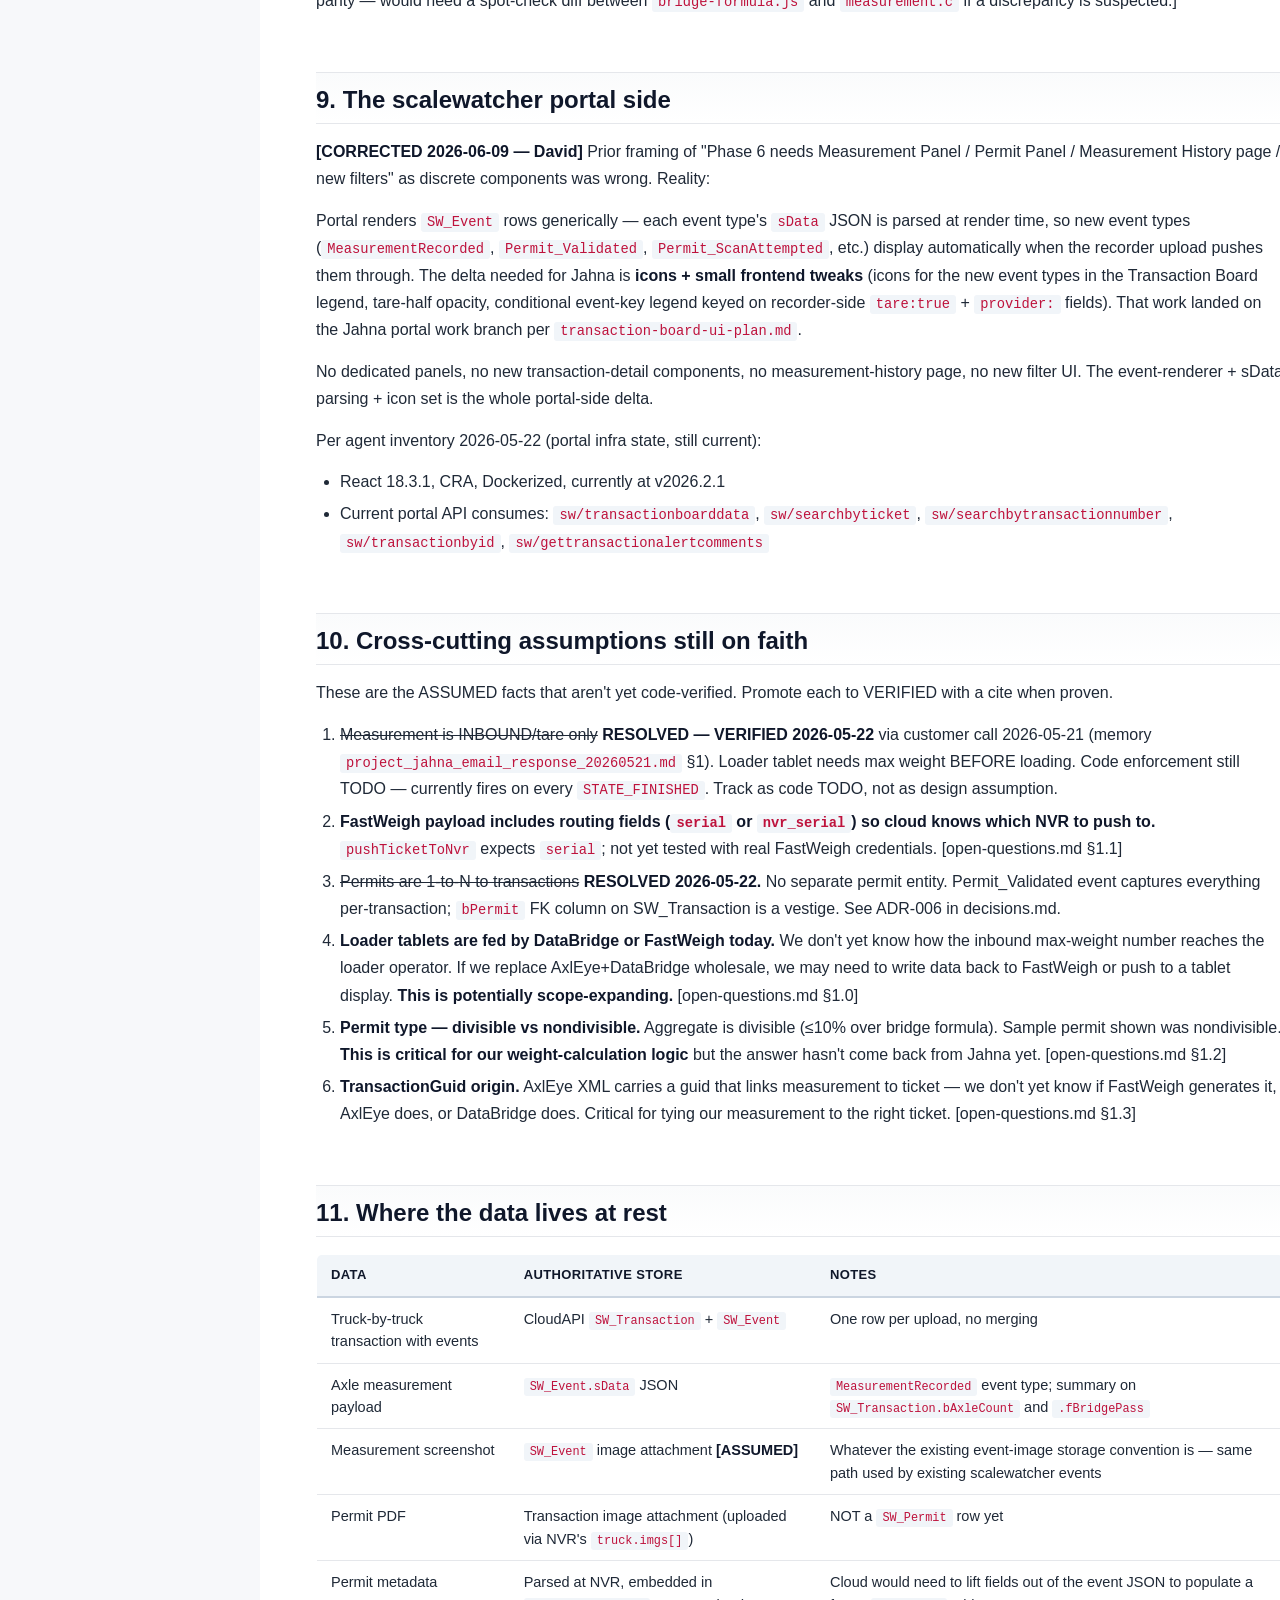
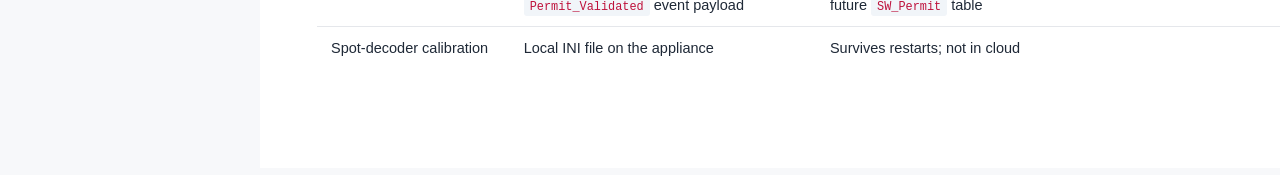
==== commit 2105a693: "Fix sidebar 404s from docs pages; unify naming to Quote A/B/C; add worklog total-hours summary" ====
--- a/docs/architecture.html
+++ b/docs/architecture.html
@@ -13,29 +13,29 @@
 <h1>Jahna · Quote 17938</h1>
 <p class="subtitle">Scope of Work + reference docs</p>
 <h2>Main</h2>
-<a href="index.html">Scope of Work</a>
-<a href="quote-17938.pdf" target="_blank" class="external">Quote 17938 (PDF, actual)</a>
-<a href="quote-mocks/phase2.pdf" target="_blank" class="external">Phase 2 mockup (PDF, budgetary)</a>
-<a href="quote-mocks/phase3.pdf" target="_blank" class="external">Phase 3 mockup (PDF, budgetary)</a>
+<a href="../index.html">Scope of Work</a>
+<a href="../quote-17938.pdf" target="_blank" class="external">Quote 17938 (PDF, actual)</a>
+<a href="../quote-mocks/phase2.pdf" target="_blank" class="external">Phase 2 mockup (PDF, budgetary)</a>
+<a href="../quote-mocks/phase3.pdf" target="_blank" class="external">Phase 3 mockup (PDF, budgetary)</a>
 <h2>Technical reference</h2>
-<a href="docs/architecture.html" class="active">Architecture</a>
-<a href="docs/open-questions.html">Open questions</a>
-<a href="docs/decisions.html">Decisions (ADRs)</a>
-<a href="docs/cross-repo-status.html">Cross-repo status</a>
-<a href="docs/fastweigh-integration.html">FastWeigh integration</a>
+<a href="architecture.html" class="active">Architecture</a>
+<a href="open-questions.html">Open questions</a>
+<a href="decisions.html">Decisions (ADRs)</a>
+<a href="cross-repo-status.html">Cross-repo status</a>
+<a href="fastweigh-integration.html">FastWeigh integration</a>
 <h2>Deep-dive</h2>
-<a href="docs/transaction-lifecycle.html">Transaction lifecycle deep-dive</a>
-<a href="docs/e2e-runbook.html">E2E test runbook</a>
-<a href="docs/measurement-plan.html">Measurement integration plan</a>
-<a href="docs/paired-mode-flow.html">Paired-mode flow</a>
+<a href="transaction-lifecycle.html">Transaction lifecycle deep-dive</a>
+<a href="e2e-runbook.html">E2E test runbook</a>
+<a href="measurement-plan.html">Measurement integration plan</a>
+<a href="paired-mode-flow.html">Paired-mode flow</a>
 <h2>Project history</h2>
-<a href="docs/worklog.html">Worklog (project hours)</a>
-<a href="docs/readme.html">Hub overview (README)</a>
+<a href="worklog.html">Worklog (project hours)</a>
+<a href="readme.html">Hub overview (README)</a>
 <h2>Meeting deck (2026-05-27)</h2>
-<a href="meeting/01-fastweigh-call-bullets.pdf" target="_blank" class="external">FastWeigh vendor call bullets</a>
-<a href="meeting/02-current-vs-future-flow.pdf" target="_blank" class="external">Current vs future flow</a>
-<a href="meeting/03-resilience-and-recovery.pdf" target="_blank" class="external">Resilience and recovery</a>
-<a href="meeting/04-flow-timeline-walkthrough.pdf" target="_blank" class="external">Flow timeline walkthrough</a>
+<a href="../meeting/01-fastweigh-call-bullets.pdf" target="_blank" class="external">FastWeigh vendor call bullets</a>
+<a href="../meeting/02-current-vs-future-flow.pdf" target="_blank" class="external">Current vs future flow</a>
+<a href="../meeting/03-resilience-and-recovery.pdf" target="_blank" class="external">Resilience and recovery</a>
+<a href="../meeting/04-flow-timeline-walkthrough.pdf" target="_blank" class="external">Flow timeline walkthrough</a>
 <div class="meta">
 Bundle generated 2026-06-09.<br>
 Author: David Smith, Dividia.<br>
--- a/assets/style.css
+++ b/assets/style.css
@@ -117,8 +117,10 @@
   margin-bottom: 0.6em;
 }
 
-h1 { font-size: 34px; margin-top: 0; padding-bottom: 14px; border-bottom: 3px solid #e5e7eb; }
-h2 {
+h1, h2, h3, h4 { background: transparent; }
+
+main.content h1 { font-size: 34px; margin-top: 0; padding-bottom: 14px; border-bottom: 3px solid #e5e7eb; }
+main.content h2 {
   font-size: 24px;
   margin-top: 2.4em;
   padding: 12px 0 8px 0;
@@ -126,8 +128,8 @@
   border-bottom: 1px solid #e5e7eb;
   background: linear-gradient(180deg, #fafbfc 0%, white 100%);
 }
-h3 { font-size: 18px; color: #1e293b; margin-top: 1.8em; }
-h4 { font-size: 16px; color: #334155; }
+main.content h3 { font-size: 18px; color: #1e293b; margin-top: 1.8em; }
+main.content h4 { font-size: 16px; color: #334155; }
 
 p { margin: 0.9em 0; }
 
@@ -376,6 +378,16 @@
   letter-spacing: 0;
 }
 
+.quote-card .card-delta {
+  padding: 8px 20px;
+  background: #fef9c3;
+  color: #713f12;
+  font-size: 12px;
+  font-weight: 600;
+  border-bottom: 1px solid #f1f5f9;
+  border-top: 1px solid #fde68a;
+}
+
 .quote-card .card-facts {
   padding: 16px 20px 18px 20px;
   margin: 0;
